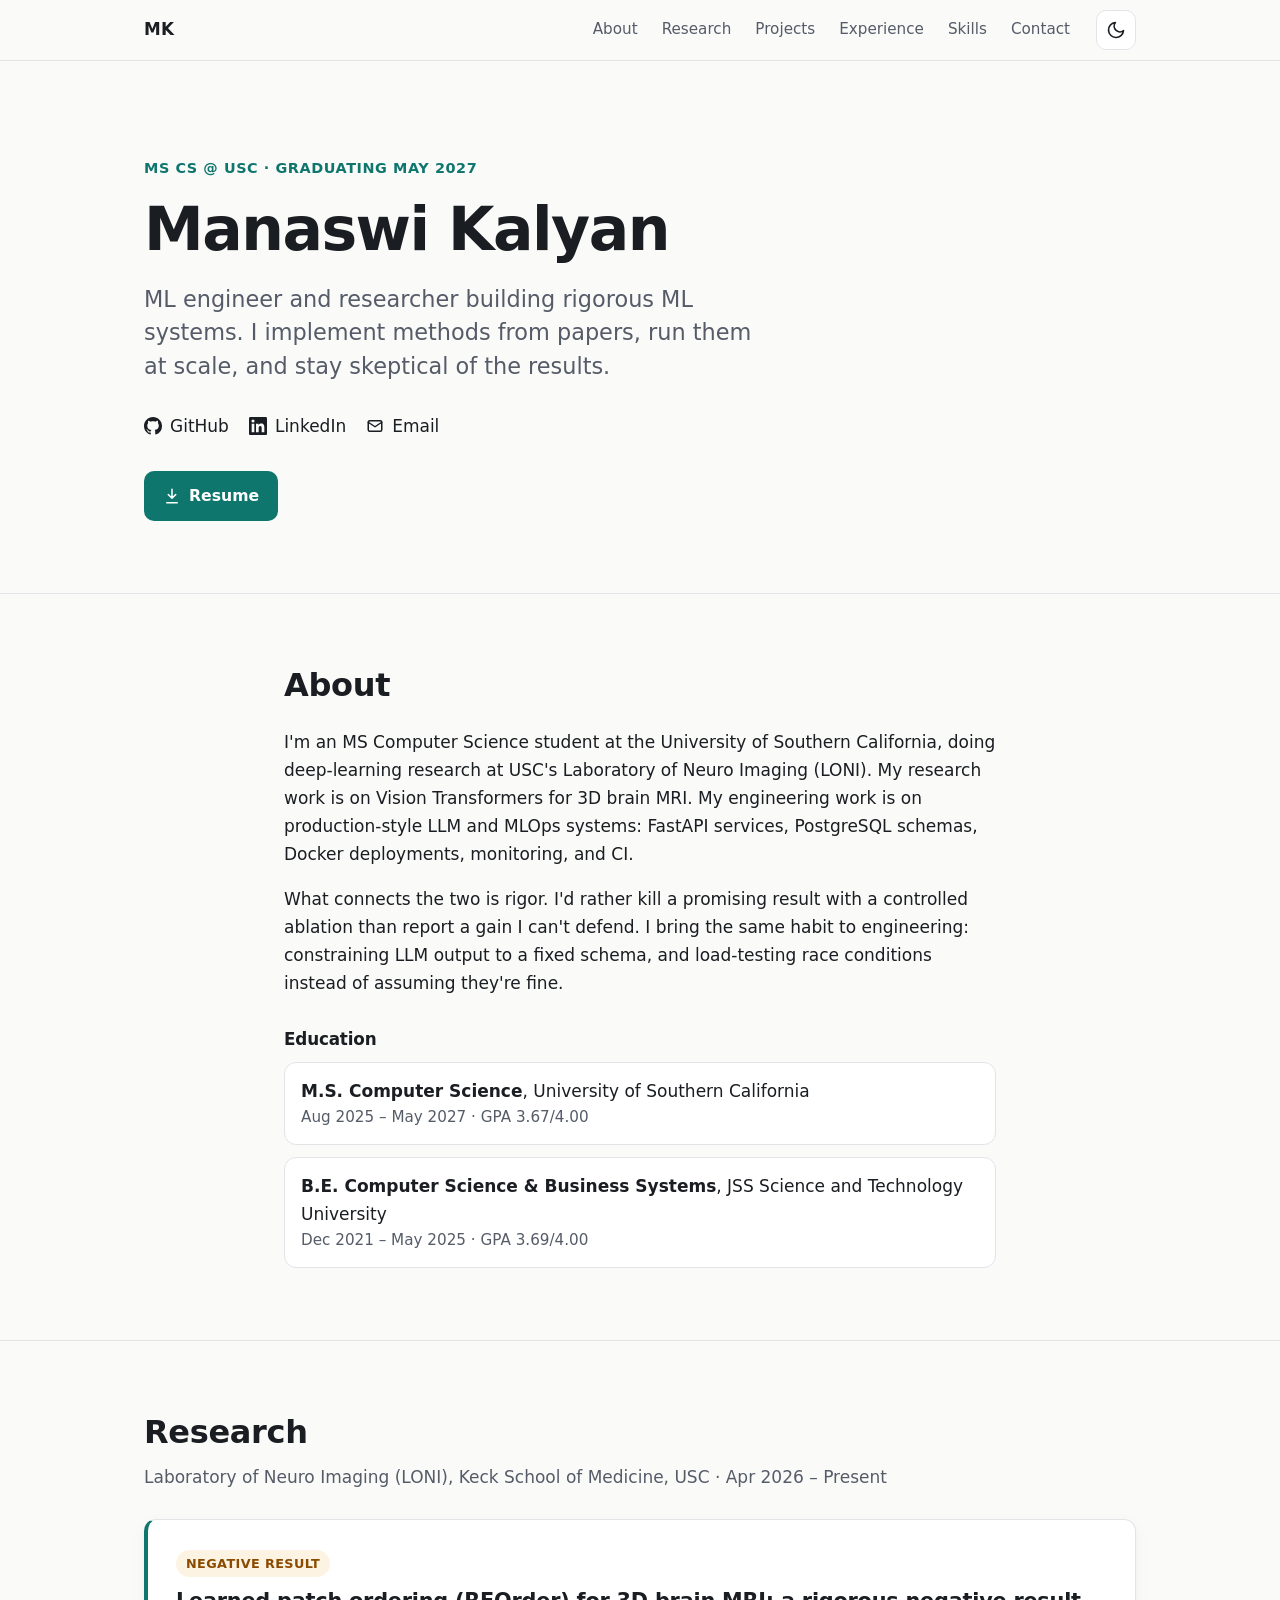
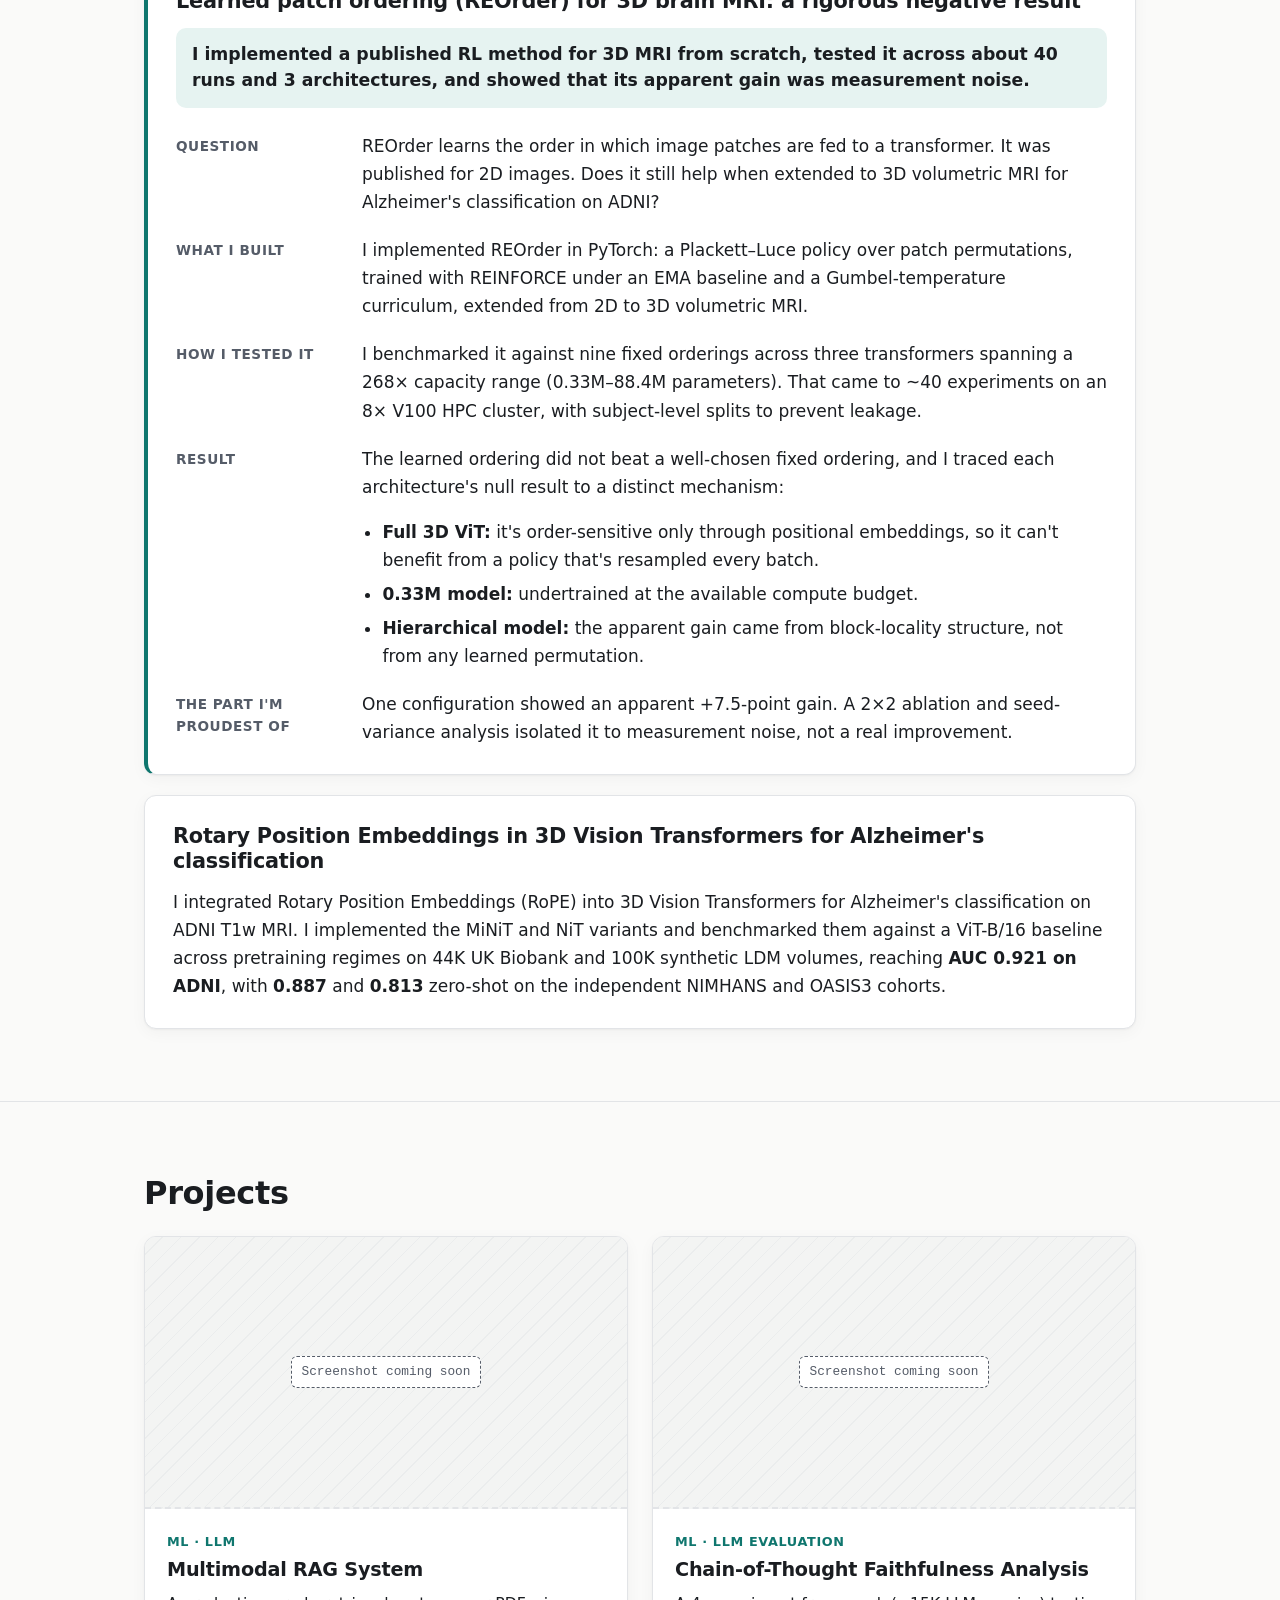
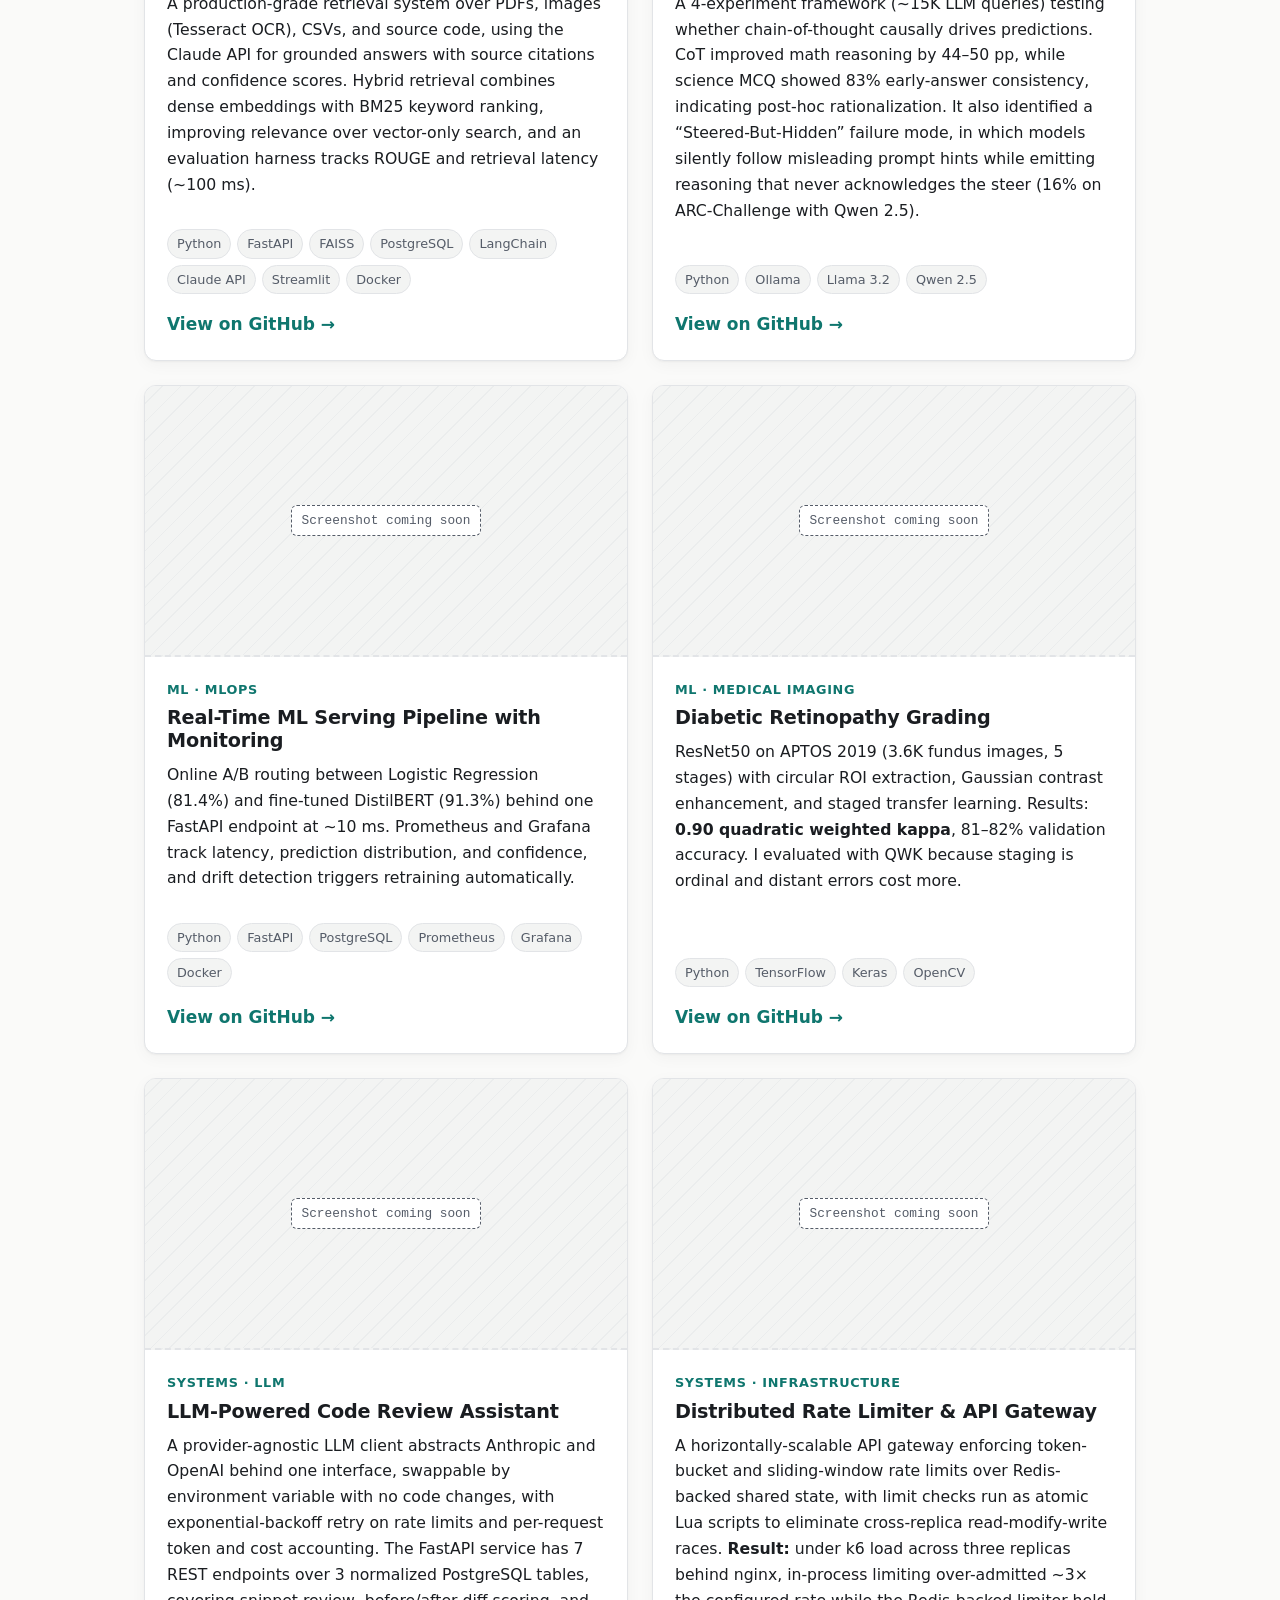
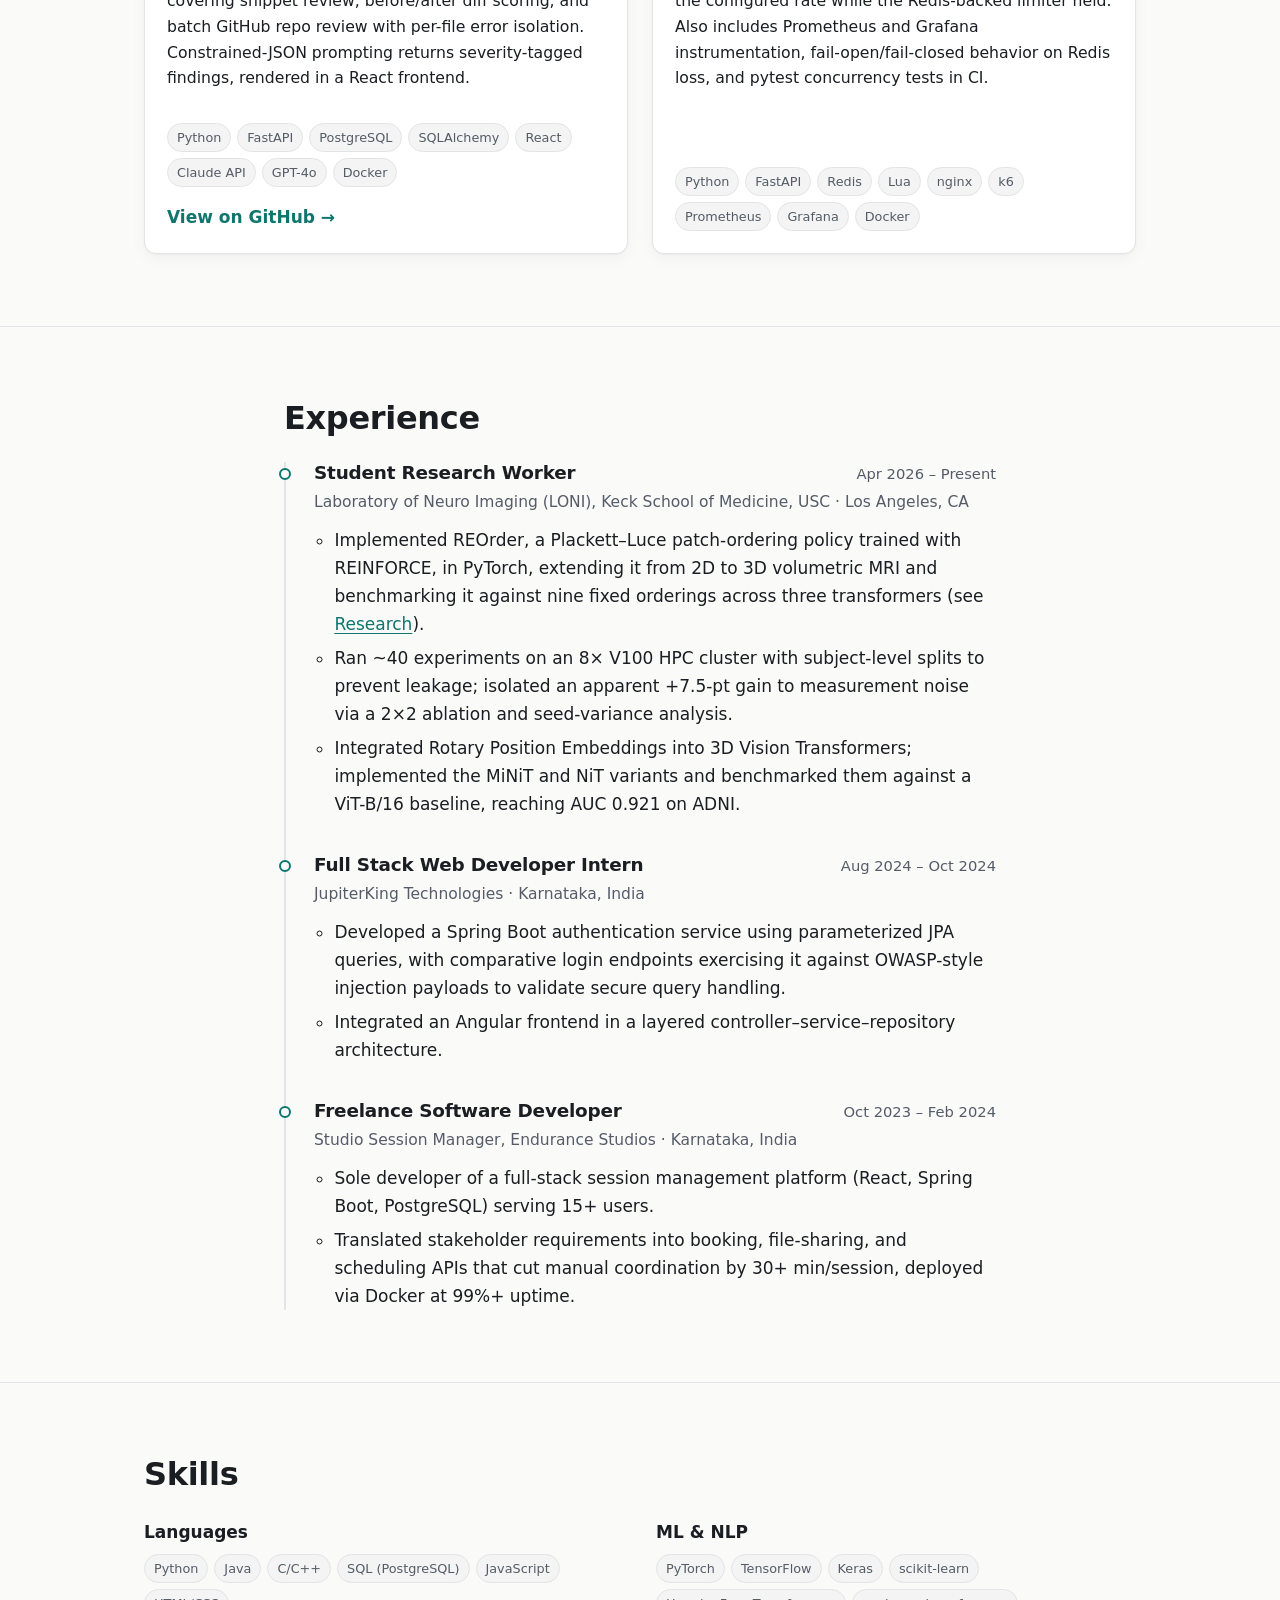
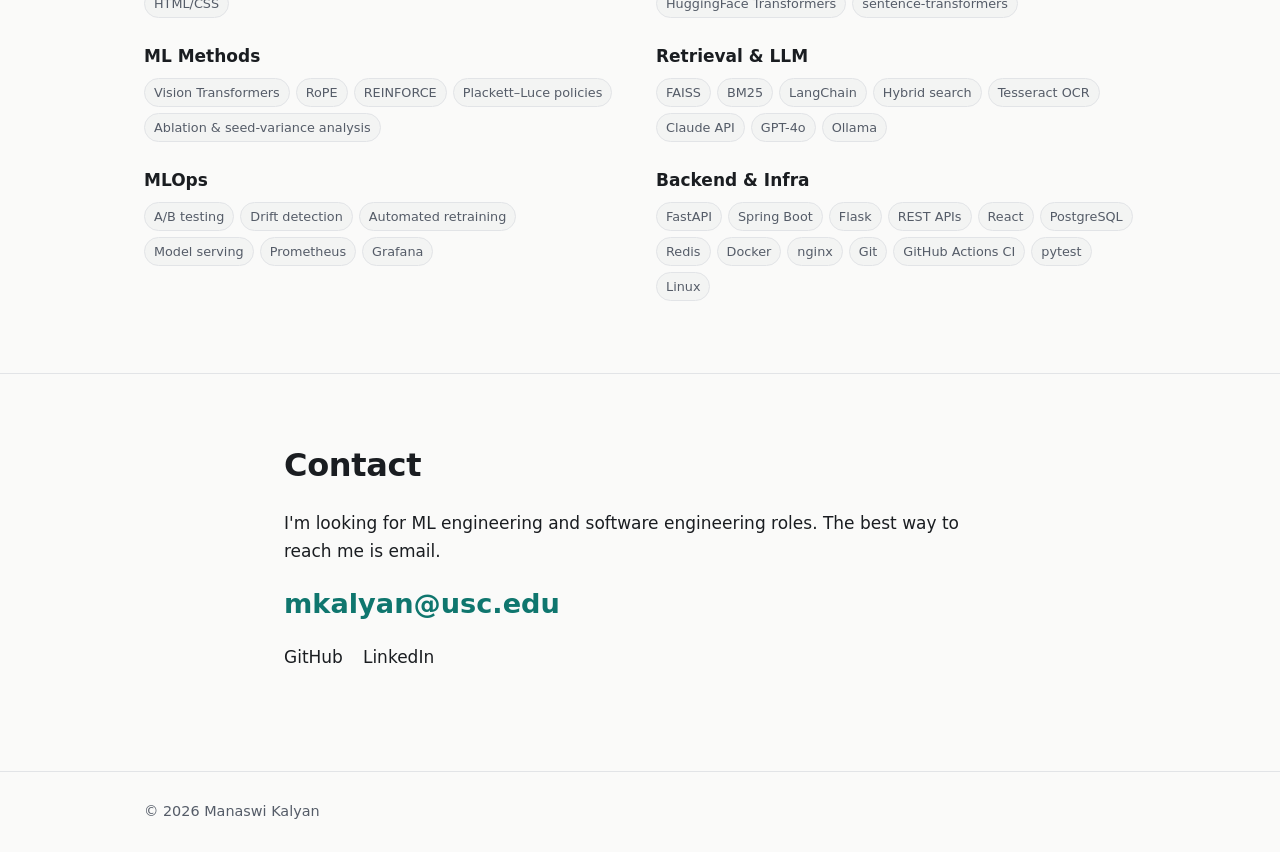
==== index.html @ 708fa66a "Initial portfolio site Co-Authored-By: Claude Opus 5.5 <noreply@anthropic.com>" ====
<!doctype html>
<html lang="en">
<head>
  <meta charset="utf-8">
  <meta name="viewport" content="width=device-width, initial-scale=1">
  <meta name="color-scheme" content="light dark">
  <title>Manaswi Kalyan · ML Engineer &amp; Researcher</title>
  <meta name="description" content="Manaswi Kalyan: MS CS student at USC doing deep-learning research at the Laboratory of Neuro Imaging, building rigorous ML systems and production-grade LLM and MLOps projects.">
  <meta property="og:title" content="Manaswi Kalyan · ML Engineer &amp; Researcher">
  <meta property="og:description" content="Rigorous ML systems: I implement methods from papers, run them at scale, and stay skeptical of the results.">
  <meta property="og:type" content="website">
  <link rel="icon" href="data:image/svg+xml,%3Csvg xmlns='http://www.w3.org/2000/svg' viewBox='0 0 64 64'%3E%3Crect width='64' height='64' rx='14' fill='%230f766e'/%3E%3Ctext x='32' y='42' font-family='system-ui,sans-serif' font-size='28' font-weight='700' fill='white' text-anchor='middle'%3EMK%3C/text%3E%3C/svg%3E">
  <link rel="stylesheet" href="styles.css">
  <!-- Apply a saved theme before the page paints, so there's no light/dark flash. -->
  <script>
    (function () {
      try {
        var t = localStorage.getItem('theme');
        if (t === 'light' || t === 'dark') document.documentElement.setAttribute('data-theme', t);
      } catch (e) {}
    })();
  </script>
  <script src="script.js" defer></script>
</head>
<body>
  <a class="skip-link" href="#main">Skip to content</a>

  <header class="site-header">
    <div class="container header-inner">
      <a class="brand" href="#top" aria-label="Manaswi Kalyan, back to top">MK</a>
      <nav aria-label="Primary">
        <button class="menu-toggle" type="button" aria-expanded="false" aria-controls="nav-links">
          <span class="visually-hidden">Menu</span>
          <svg aria-hidden="true" width="22" height="22" viewBox="0 0 24 24" fill="none" stroke="currentColor" stroke-width="2" stroke-linecap="round"><path d="M4 7h16M4 12h16M4 17h16"/></svg>
        </button>
        <ul id="nav-links" class="nav-links">
          <li><a href="#about">About</a></li>
          <li><a href="#research">Research</a></li>
          <li><a href="#projects">Projects</a></li>
          <li><a href="#experience">Experience</a></li>
          <li><a href="#skills">Skills</a></li>
          <li><a href="#contact">Contact</a></li>
        </ul>
      </nav>
      <button class="theme-toggle" type="button" aria-label="Switch color theme">
        <svg class="icon-moon" aria-hidden="true" width="20" height="20" viewBox="0 0 24 24" fill="none" stroke="currentColor" stroke-width="2" stroke-linecap="round" stroke-linejoin="round"><path d="M21 12.8A9 9 0 1 1 11.2 3a7 7 0 0 0 9.8 9.8z"/></svg>
        <svg class="icon-sun" aria-hidden="true" width="20" height="20" viewBox="0 0 24 24" fill="none" stroke="currentColor" stroke-width="2" stroke-linecap="round"><circle cx="12" cy="12" r="4"/><path d="M12 2v2M12 20v2M4.9 4.9l1.4 1.4M17.7 17.7l1.4 1.4M2 12h2M20 12h2M4.9 19.1l1.4-1.4M17.7 6.3l1.4-1.4"/></svg>
      </button>
    </div>
  </header>

  <main id="main">
    <!-- ============ HERO ============ -->
    <section id="top" class="hero">
      <div class="container">
        <p class="eyebrow">MS CS @ USC · graduating May 2027</p>
        <h1>Manaswi Kalyan</h1>
        <p class="tagline">ML engineer and researcher building rigorous ML systems. I implement methods from papers, run them at scale, and stay skeptical of the results.</p>

        <ul class="social" aria-label="Profiles">
          <li>
            <a href="https://github.com/manaswiiii" rel="noopener" target="_blank">
              <svg aria-hidden="true" width="18" height="18" viewBox="0 0 16 16" fill="currentColor"><path d="M8 0C3.58 0 0 3.58 0 8c0 3.54 2.29 6.53 5.47 7.59.4.07.55-.17.55-.38 0-.19-.01-.82-.01-1.49-2.01.37-2.53-.49-2.69-.94-.09-.23-.48-.94-.82-1.13-.28-.15-.68-.52-.01-.53.63-.01 1.08.58 1.23.82.72 1.21 1.87.87 2.33.66.07-.52.28-.87.51-1.07-1.78-.2-3.64-.89-3.64-3.95 0-.87.31-1.59.82-2.15-.08-.2-.36-1.02.08-2.12 0 0 .67-.21 2.2.82.64-.18 1.32-.27 2-.27.68 0 1.36.09 2 .27 1.53-1.04 2.2-.82 2.2-.82.44 1.1.16 1.92.08 2.12.51.56.82 1.27.82 2.15 0 3.07-1.87 3.75-3.65 3.95.29.25.54.73.54 1.48 0 1.07-.01 1.93-.01 2.2 0 .21.15.46.55.38A8.013 8.013 0 0016 8c0-4.42-3.58-8-8-8z"/></svg>
              GitHub
            </a>
          </li>
          <li>
            <a href="https://www.linkedin.com/in/manaswi-kalyan-5a318822a" rel="noopener" target="_blank">
              <svg aria-hidden="true" width="18" height="18" viewBox="0 0 24 24" fill="currentColor"><path d="M20.45 20.45h-3.55v-5.57c0-1.33-.03-3.04-1.85-3.04-1.86 0-2.14 1.45-2.14 2.94v5.67H9.35V9h3.41v1.56h.05c.48-.9 1.64-1.85 3.37-1.85 3.6 0 4.27 2.37 4.27 5.46v6.28zM5.34 7.43a2.06 2.06 0 1 1 0-4.12 2.06 2.06 0 0 1 0 4.12zM7.12 20.45H3.56V9h3.56v11.45zM22.22 0H1.77C.79 0 0 .77 0 1.73v20.54C0 23.23.79 24 1.77 24h20.45c.98 0 1.78-.77 1.78-1.73V1.73C24 .77 23.2 0 22.22 0z"/></svg>
              LinkedIn
            </a>
          </li>
          <li>
            <a href="mailto:mkalyan@usc.edu">
              <svg aria-hidden="true" width="18" height="18" viewBox="0 0 24 24" fill="none" stroke="currentColor" stroke-width="2" stroke-linecap="round" stroke-linejoin="round"><rect x="3" y="5" width="18" height="14" rx="2"/><path d="m3 7 9 6 9-6"/></svg>
              Email
            </a>
          </li>
        </ul>

        <div class="cta">
          <a class="btn btn-primary" href="resume.pdf" download="Manaswi_Kalyan_Resume.pdf">
            <svg aria-hidden="true" width="18" height="18" viewBox="0 0 24 24" fill="none" stroke="currentColor" stroke-width="2" stroke-linecap="round" stroke-linejoin="round"><path d="M12 3v12M7 10l5 5 5-5M5 21h14"/></svg>
            Resume
          </a>
        </div>
      </div>
    </section>

    <!-- ============ ABOUT ============ -->
    <section id="about" class="section" aria-labelledby="about-title">
      <div class="container narrow">
        <h2 id="about-title">About</h2>
        <p>I'm an MS Computer Science student at the University of Southern California, doing deep-learning research at USC's Laboratory of Neuro Imaging (LONI). My research work is on Vision Transformers for 3D brain MRI. My engineering work is on production-style LLM and MLOps systems: FastAPI services, PostgreSQL schemas, Docker deployments, monitoring, and CI.</p>
        <p>What connects the two is rigor. I'd rather kill a promising result with a controlled ablation than report a gain I can't defend. I bring the same habit to engineering: constraining LLM output to a fixed schema, and load-testing race conditions instead of assuming they're fine.</p>

        <h3 class="subhead">Education</h3>
        <ul class="education">
          <li>
            <div class="edu-main"><strong>M.S. Computer Science</strong>, University of Southern California</div>
            <div class="edu-meta">Aug 2025 – May 2027 · GPA 3.67/4.00</div>
          </li>
          <li>
            <div class="edu-main"><strong>B.E. Computer Science &amp; Business Systems</strong>, JSS Science and Technology University</div>
            <div class="edu-meta">Dec 2021 – May 2025 · GPA 3.69/4.00</div>
          </li>
        </ul>
      </div>
    </section>

    <!-- ============ RESEARCH ============ -->
    <section id="research" class="section" aria-labelledby="research-title">
      <div class="container">
        <h2 id="research-title">Research</h2>
        <p class="section-intro">Laboratory of Neuro Imaging (LONI), Keck School of Medicine, USC · Apr 2026 – Present</p>

        <article class="research-card featured" aria-labelledby="reorder-title">
          <p class="badge">Negative result</p>
          <h3 id="reorder-title">Learned patch ordering (REOrder) for 3D brain MRI: a rigorous negative result</h3>
          <p class="tldr">I implemented a published RL method for 3D MRI from scratch, tested it across about 40 runs and 3 architectures, and showed that its apparent gain was measurement noise.</p>

          <dl class="research-steps">
            <div>
              <dt>Question</dt>
              <dd>REOrder learns the order in which image patches are fed to a transformer. It was published for 2D images. Does it still help when extended to 3D volumetric MRI for Alzheimer's classification on ADNI?</dd>
            </div>
            <div>
              <dt>What I built</dt>
              <dd>I implemented REOrder in PyTorch: a Plackett–Luce policy over patch permutations, trained with REINFORCE under an EMA baseline and a Gumbel-temperature curriculum, extended from 2D to 3D volumetric MRI.</dd>
            </div>
            <div>
              <dt>How I tested it</dt>
              <dd>I benchmarked it against nine fixed orderings across three transformers spanning a 268× capacity range (0.33M–88.4M parameters). That came to ~40 experiments on an 8× V100 HPC cluster, with subject-level splits to prevent leakage.</dd>
            </div>
            <div>
              <dt>Result</dt>
              <dd>
                <p>The learned ordering did not beat a well-chosen fixed ordering, and I traced each architecture's null result to a distinct mechanism:</p>
                <ul>
                  <li><strong>Full 3D ViT:</strong> it's order-sensitive only through positional embeddings, so it can't benefit from a policy that's resampled every batch.</li>
                  <li><strong>0.33M model:</strong> undertrained at the available compute budget.</li>
                  <li><strong>Hierarchical model:</strong> the apparent gain came from block-locality structure, not from any learned permutation.</li>
                </ul>
              </dd>
            </div>
            <div>
              <dt>The part I'm proudest of</dt>
              <dd>One configuration showed an apparent +7.5-point gain. A 2×2 ablation and seed-variance analysis isolated it to measurement noise, not a real improvement.</dd>
            </div>
          </dl>
        </article>

        <article class="research-card" aria-labelledby="rope-title">
          <h3 id="rope-title">Rotary Position Embeddings in 3D Vision Transformers for Alzheimer's classification</h3>
          <p>I integrated Rotary Position Embeddings (RoPE) into 3D Vision Transformers for Alzheimer's classification on ADNI T1w MRI. I implemented the MiNiT and NiT variants and benchmarked them against a ViT-B/16 baseline across pretraining regimes on 44K UK Biobank and 100K synthetic LDM volumes, reaching <strong>AUC 0.921 on ADNI</strong>, with <strong>0.887</strong> and <strong>0.813</strong> zero-shot on the independent NIMHANS and OASIS3 cohorts.</p>
        </article>
      </div>
    </section>

    <!-- ============ PROJECTS ============ -->
    <!--
      HOW TO ADD A SCREENSHOT
      1. Save the image in assets/screenshots/ (for example multimodal-rag.png).
      2. In that project's card, replace the whole <div class="shot">...</div> with:
           <img class="shot-img" src="assets/screenshots/multimodal-rag.png"
                alt="Describe what the screenshot shows" loading="lazy" width="1280" height="720">
    -->
    <section id="projects" class="section" aria-labelledby="projects-title">
      <div class="container">
        <h2 id="projects-title">Projects</h2>

        <div class="project-grid">
          <article class="project-card">
            <div class="shot"><span>Screenshot coming soon</span></div>
            <div class="project-body">
              <p class="kind">ML · LLM</p>
              <h3>Multimodal RAG System</h3>
              <p>A production-grade retrieval system over PDFs, images (Tesseract OCR), CSVs, and source code, using the Claude API for grounded answers with source citations and confidence scores. Hybrid retrieval combines dense embeddings with BM25 keyword ranking, improving relevance over vector-only search, and an evaluation harness tracks ROUGE and retrieval latency (~100 ms).</p>
              <ul class="tags" aria-label="Technologies">
                <li>Python</li><li>FastAPI</li><li>FAISS</li><li>PostgreSQL</li><li>LangChain</li><li>Claude API</li><li>Streamlit</li><li>Docker</li>
              </ul>
              <a class="repo-link" href="https://github.com/manaswiiii/multimodal-rag" rel="noopener" target="_blank">View on GitHub<span class="visually-hidden">: Multimodal RAG System</span> →</a>
            </div>
          </article>

          <article class="project-card">
            <div class="shot"><span>Screenshot coming soon</span></div>
            <div class="project-body">
              <p class="kind">ML · LLM evaluation</p>
              <h3>Chain-of-Thought Faithfulness Analysis</h3>
              <p>A 4-experiment framework (~15K LLM queries) testing whether chain-of-thought causally drives predictions. CoT improved math reasoning by 44–50 pp, while science MCQ showed 83% early-answer consistency, indicating post-hoc rationalization. It also identified a “Steered-But-Hidden” failure mode, in which models silently follow misleading prompt hints while emitting reasoning that never acknowledges the steer (16% on ARC-Challenge with Qwen 2.5).</p>
              <ul class="tags" aria-label="Technologies">
                <li>Python</li><li>Ollama</li><li>Llama 3.2</li><li>Qwen 2.5</li>
              </ul>
              <a class="repo-link" href="https://github.com/manaswiiii/cot_faithfulness" rel="noopener" target="_blank">View on GitHub<span class="visually-hidden">: Chain-of-Thought Faithfulness Analysis</span> →</a>
            </div>
          </article>

          <article class="project-card">
            <div class="shot"><span>Screenshot coming soon</span></div>
            <div class="project-body">
              <p class="kind">ML · MLOps</p>
              <h3>Real-Time ML Serving Pipeline with Monitoring</h3>
              <p>Online A/B routing between Logistic Regression (81.4%) and fine-tuned DistilBERT (91.3%) behind one FastAPI endpoint at ~10 ms. Prometheus and Grafana track latency, prediction distribution, and confidence, and drift detection triggers retraining automatically.</p>
              <ul class="tags" aria-label="Technologies">
                <li>Python</li><li>FastAPI</li><li>PostgreSQL</li><li>Prometheus</li><li>Grafana</li><li>Docker</li>
              </ul>
              <a class="repo-link" href="https://github.com/manaswiiii/ml-pipeline-monitor" rel="noopener" target="_blank">View on GitHub<span class="visually-hidden">: Real-Time ML Serving Pipeline</span> →</a>
            </div>
          </article>

          <article class="project-card">
            <div class="shot"><span>Screenshot coming soon</span></div>
            <div class="project-body">
              <p class="kind">ML · Medical imaging</p>
              <h3>Diabetic Retinopathy Grading</h3>
              <p>ResNet50 on APTOS 2019 (3.6K fundus images, 5 stages) with circular ROI extraction, Gaussian contrast enhancement, and staged transfer learning. Results: <strong>0.90 quadratic weighted kappa</strong>, 81–82% validation accuracy. I evaluated with QWK because staging is ordinal and distant errors cost more.</p>
              <ul class="tags" aria-label="Technologies">
                <li>Python</li><li>TensorFlow</li><li>Keras</li><li>OpenCV</li>
              </ul>
              <a class="repo-link" href="https://github.com/manaswiiii/diabetic-retinopathy-detection" rel="noopener" target="_blank">View on GitHub<span class="visually-hidden">: Diabetic Retinopathy Grading</span> →</a>
            </div>
          </article>

          <article class="project-card">
            <div class="shot"><span>Screenshot coming soon</span></div>
            <div class="project-body">
              <p class="kind">Systems · LLM</p>
              <h3>LLM-Powered Code Review Assistant</h3>
              <p>A provider-agnostic LLM client abstracts Anthropic and OpenAI behind one interface, swappable by environment variable with no code changes, with exponential-backoff retry on rate limits and per-request token and cost accounting. The FastAPI service has 7 REST endpoints over 3 normalized PostgreSQL tables, covering snippet review, before/after diff scoring, and batch GitHub repo review with per-file error isolation. Constrained-JSON prompting returns severity-tagged findings, rendered in a React frontend.</p>
              <ul class="tags" aria-label="Technologies">
                <li>Python</li><li>FastAPI</li><li>PostgreSQL</li><li>SQLAlchemy</li><li>React</li><li>Claude API</li><li>GPT-4o</li><li>Docker</li>
              </ul>
              <a class="repo-link" href="https://github.com/manaswiiii/code-review-assistant" rel="noopener" target="_blank">View on GitHub<span class="visually-hidden">: LLM-Powered Code Review Assistant</span> →</a>
            </div>
          </article>

          <article class="project-card">
            <div class="shot"><span>Screenshot coming soon</span></div>
            <div class="project-body">
              <p class="kind">Systems · Infrastructure</p>
              <h3>Distributed Rate Limiter &amp; API Gateway</h3>
              <p>A horizontally-scalable API gateway enforcing token-bucket and sliding-window rate limits over Redis-backed shared state, with limit checks run as atomic Lua scripts to eliminate cross-replica read-modify-write races. <strong>Result:</strong> under k6 load across three replicas behind nginx, in-process limiting over-admitted ~3× the configured rate while the Redis-backed limiter held. Also includes Prometheus and Grafana instrumentation, fail-open/fail-closed behavior on Redis loss, and pytest concurrency tests in CI.</p>
              <ul class="tags" aria-label="Technologies">
                <li>Python</li><li>FastAPI</li><li>Redis</li><li>Lua</li><li>nginx</li><li>k6</li><li>Prometheus</li><li>Grafana</li><li>Docker</li>
              </ul>
            </div>
          </article>

        </div>
      </div>
    </section>

    <!-- ============ EXPERIENCE ============ -->
    <section id="experience" class="section" aria-labelledby="experience-title">
      <div class="container narrow">
        <h2 id="experience-title">Experience</h2>

        <ol class="timeline">
          <li>
            <div class="role-head">
              <h3>Student Research Worker</h3>
              <p class="dates">Apr 2026 – Present</p>
            </div>
            <p class="org">Laboratory of Neuro Imaging (LONI), Keck School of Medicine, USC · Los Angeles, CA</p>
            <ul>
              <li>Implemented REOrder, a Plackett–Luce patch-ordering policy trained with REINFORCE, in PyTorch, extending it from 2D to 3D volumetric MRI and benchmarking it against nine fixed orderings across three transformers (see <a href="#research">Research</a>).</li>
              <li>Ran ~40 experiments on an 8× V100 HPC cluster with subject-level splits to prevent leakage; isolated an apparent +7.5-pt gain to measurement noise via a 2×2 ablation and seed-variance analysis.</li>
              <li>Integrated Rotary Position Embeddings into 3D Vision Transformers; implemented the MiNiT and NiT variants and benchmarked them against a ViT-B/16 baseline, reaching AUC 0.921 on ADNI.</li>
            </ul>
          </li>
          <li>
            <div class="role-head">
              <h3>Full Stack Web Developer Intern</h3>
              <p class="dates">Aug 2024 – Oct 2024</p>
            </div>
            <p class="org">JupiterKing Technologies · Karnataka, India</p>
            <ul>
              <li>Developed a Spring Boot authentication service using parameterized JPA queries, with comparative login endpoints exercising it against OWASP-style injection payloads to validate secure query handling.</li>
              <li>Integrated an Angular frontend in a layered controller–service–repository architecture.</li>
            </ul>
          </li>
          <li>
            <div class="role-head">
              <h3>Freelance Software Developer</h3>
              <p class="dates">Oct 2023 – Feb 2024</p>
            </div>
            <p class="org">Studio Session Manager, Endurance Studios · Karnataka, India</p>
            <ul>
              <li>Sole developer of a full-stack session management platform (React, Spring Boot, PostgreSQL) serving 15+ users.</li>
              <li>Translated stakeholder requirements into booking, file-sharing, and scheduling APIs that cut manual coordination by 30+ min/session, deployed via Docker at 99%+ uptime.</li>
            </ul>
          </li>
        </ol>
      </div>
    </section>

    <!-- ============ SKILLS ============ -->
    <section id="skills" class="section" aria-labelledby="skills-title">
      <div class="container">
        <h2 id="skills-title">Skills</h2>
        <dl class="skills">
          <div>
            <dt>Languages</dt>
            <dd><ul class="tags"><li>Python</li><li>Java</li><li>C/C++</li><li>SQL (PostgreSQL)</li><li>JavaScript</li><li>HTML/CSS</li></ul></dd>
          </div>
          <div>
            <dt>ML &amp; NLP</dt>
            <dd><ul class="tags"><li>PyTorch</li><li>TensorFlow</li><li>Keras</li><li>scikit-learn</li><li>HuggingFace Transformers</li><li>sentence-transformers</li></ul></dd>
          </div>
          <div>
            <dt>ML Methods</dt>
            <dd><ul class="tags"><li>Vision Transformers</li><li>RoPE</li><li>REINFORCE</li><li>Plackett–Luce policies</li><li>Ablation &amp; seed-variance analysis</li></ul></dd>
          </div>
          <div>
            <dt>Retrieval &amp; LLM</dt>
            <dd><ul class="tags"><li>FAISS</li><li>BM25</li><li>LangChain</li><li>Hybrid search</li><li>Tesseract OCR</li><li>Claude API</li><li>GPT-4o</li><li>Ollama</li></ul></dd>
          </div>
          <div>
            <dt>MLOps</dt>
            <dd><ul class="tags"><li>A/B testing</li><li>Drift detection</li><li>Automated retraining</li><li>Model serving</li><li>Prometheus</li><li>Grafana</li></ul></dd>
          </div>
          <div>
            <dt>Backend &amp; Infra</dt>
            <dd><ul class="tags"><li>FastAPI</li><li>Spring Boot</li><li>Flask</li><li>REST APIs</li><li>React</li><li>PostgreSQL</li><li>Redis</li><li>Docker</li><li>nginx</li><li>Git</li><li>GitHub Actions CI</li><li>pytest</li><li>Linux</li></ul></dd>
          </div>
        </dl>
      </div>
    </section>

    <!-- ============ CONTACT ============ -->
    <section id="contact" class="section contact" aria-labelledby="contact-title">
      <div class="container narrow">
        <h2 id="contact-title">Contact</h2>
        <p>I'm looking for ML engineering and software engineering roles. The best way to reach me is email.</p>
        <p class="contact-email"><a href="mailto:mkalyan@usc.edu">mkalyan@usc.edu</a></p>
        <ul class="social" aria-label="Profiles">
          <li><a href="https://github.com/manaswiiii" rel="noopener" target="_blank">GitHub</a></li>
          <li><a href="https://www.linkedin.com/in/manaswi-kalyan-5a318822a" rel="noopener" target="_blank">LinkedIn</a></li>
        </ul>
      </div>
    </section>
  </main>

  <footer class="site-footer">
    <div class="container">
      <p>© <span id="year">2026</span> Manaswi Kalyan</p>
    </div>
  </footer>
</body>
</html>
---- styles.css ----
/* ---------- Color tokens (light is the default) ---------- */
:root {
  --bg: #fafaf9;
  --surface: #ffffff;
  --surface-2: #f3f4f3;
  --text: #1a1d21;
  --muted: #555c68;
  --border: #e2e4e7;
  --accent: #0f766e;
  --accent-strong: #0b5f58;
  --on-accent: #ffffff;
  --accent-soft: #e6f3f1;
  --warn-soft: #fdf3e2;
  --warn-text: #8a4b00;
  --shadow: 0 1px 2px rgb(0 0 0 / 0.04), 0 4px 16px rgb(0 0 0 / 0.04);

  --radius: 12px;
  --font: system-ui, -apple-system, "Segoe UI", Roboto, "Helvetica Neue", Arial, sans-serif;
  --mono: ui-monospace, SFMono-Regular, Menlo, Consolas, monospace;
  color-scheme: light;
}

/* Dark tokens: follow the OS setting unless the visitor picked light... */
@media (prefers-color-scheme: dark) {
  :root:not([data-theme="light"]) {
    --bg: #0e1014;
    --surface: #151920;
    --surface-2: #1b2029;
    --text: #e6e8ec;
    --muted: #a0a8b6;
    --border: #272d37;
    --accent: #5fd4c4;
    --accent-strong: #8ae3d7;
    --on-accent: #06201d;
    --accent-soft: #10302d;
    --warn-soft: #33260f;
    --warn-text: #f3c77a;
    --shadow: none;
    color-scheme: dark;
  }
}
/* ...or when they explicitly picked dark with the toggle. */
:root[data-theme="dark"] {
  --bg: #0e1014;
  --surface: #151920;
  --surface-2: #1b2029;
  --text: #e6e8ec;
  --muted: #a0a8b6;
  --border: #272d37;
  --accent: #5fd4c4;
  --accent-strong: #8ae3d7;
  --on-accent: #06201d;
  --accent-soft: #10302d;
  --warn-soft: #33260f;
  --warn-text: #f3c77a;
  --shadow: none;
  color-scheme: dark;
}

/* ---------- Base ---------- */
*, *::before, *::after { box-sizing: border-box; }

html { scroll-behavior: smooth; scroll-padding-top: 72px; }
@media (prefers-reduced-motion: reduce) {
  html { scroll-behavior: auto; }
  * { transition: none !important; }
}

body {
  margin: 0;
  background: var(--bg);
  color: var(--text);
  font-family: var(--font);
  font-size: 1.0625rem;
  line-height: 1.65;
  -webkit-font-smoothing: antialiased;
  overflow-wrap: break-word;
}

h1, h2, h3 { line-height: 1.2; margin: 0; letter-spacing: -0.01em; }
p { margin: 0 0 1em; }
p:last-child { margin-bottom: 0; }
a { color: var(--accent); text-underline-offset: 3px; }
a:hover { color: var(--accent-strong); }
:focus-visible { outline: 3px solid var(--accent); outline-offset: 3px; border-radius: 4px; }
img { max-width: 100%; height: auto; display: block; }

.container { width: 100%; max-width: 1040px; margin: 0 auto; padding: 0 24px; }
.container.narrow { max-width: 760px; }

.visually-hidden {
  position: absolute !important; width: 1px; height: 1px; padding: 0; margin: -1px;
  overflow: hidden; clip: rect(0 0 0 0); white-space: nowrap; border: 0;
}
.skip-link {
  position: absolute; left: 16px; top: -48px; z-index: 100;
  background: var(--accent); color: var(--on-accent);
  padding: 8px 14px; border-radius: 8px; text-decoration: none; font-weight: 600;
}
.skip-link:focus { top: 12px; color: var(--on-accent); }

/* ---------- Header / nav ---------- */
.site-header {
  position: sticky; top: 0; z-index: 50;
  background: color-mix(in srgb, var(--bg) 88%, transparent);
  backdrop-filter: saturate(160%) blur(10px);
  -webkit-backdrop-filter: saturate(160%) blur(10px);
  border-bottom: 1px solid var(--border);
}
.header-inner { display: flex; align-items: center; gap: 16px; height: 60px; }
.brand {
  font-weight: 800; font-size: 1.05rem; letter-spacing: 0.02em;
  color: var(--text); text-decoration: none; margin-right: auto;
}
.nav-links { list-style: none; margin: 0; padding: 0; display: flex; gap: 4px; }
.nav-links a {
  display: block; padding: 6px 10px; border-radius: 8px;
  color: var(--muted); text-decoration: none; font-size: 0.95rem; font-weight: 500;
}
.nav-links a:hover { color: var(--text); background: var(--surface-2); }

.menu-toggle, .theme-toggle {
  display: inline-flex; align-items: center; justify-content: center;
  width: 40px; height: 40px; border-radius: 10px;
  border: 1px solid var(--border); background: var(--surface); color: var(--text);
  cursor: pointer;
}
.menu-toggle:hover, .theme-toggle:hover { background: var(--surface-2); }
.menu-toggle { display: none; }

/* Show the moon in light mode, the sun in dark mode. */
.icon-sun { display: none; }
:root[data-theme="dark"] .icon-sun { display: block; }
:root[data-theme="dark"] .icon-moon { display: none; }
@media (prefers-color-scheme: dark) {
  :root:not([data-theme="light"]) .icon-sun { display: block; }
  :root:not([data-theme="light"]) .icon-moon { display: none; }
}

@media (max-width: 760px) {
  .menu-toggle { display: inline-flex; }
  nav { order: 3; }
  .theme-toggle { order: 2; }
  .nav-links {
    display: none;
    position: absolute; left: 0; right: 0; top: 60px;
    flex-direction: column; gap: 0;
    background: var(--bg); border-bottom: 1px solid var(--border);
    padding: 8px 16px 16px;
  }
  .nav-links.open { display: flex; }
  .nav-links a { padding: 12px 8px; font-size: 1rem; }
}

/* ---------- Hero ---------- */
.hero { padding: 96px 0 72px; }
.eyebrow {
  color: var(--accent); font-weight: 600; font-size: 0.9rem;
  letter-spacing: 0.04em; text-transform: uppercase; margin-bottom: 12px;
}
.hero h1 { font-size: clamp(2.4rem, 6vw, 3.75rem); font-weight: 800; letter-spacing: -0.025em; }
.tagline {
  font-size: clamp(1.15rem, 2.2vw, 1.4rem); color: var(--muted);
  max-width: 44ch; margin: 18px 0 28px; line-height: 1.5;
}

.social { list-style: none; padding: 0; margin: 0 0 28px; display: flex; flex-wrap: wrap; gap: 8px 20px; }
.social a {
  display: inline-flex; align-items: center; gap: 8px;
  color: var(--text); text-decoration: none; font-weight: 500;
}
.social a:hover { color: var(--accent); }

.cta { display: flex; flex-wrap: wrap; gap: 12px; }
.btn {
  display: inline-flex; align-items: center; gap: 8px;
  padding: 11px 18px; border-radius: 10px;
  font-weight: 600; font-size: 0.98rem; text-decoration: none;
  border: 1px solid transparent; transition: background 0.15s, border-color 0.15s;
}
.btn-primary { background: var(--accent); color: var(--on-accent); }
.btn-primary:hover { background: var(--accent-strong); color: var(--on-accent); }

/* ---------- Sections ---------- */
.section { padding: 72px 0; border-top: 1px solid var(--border); }
.section h2 { font-size: clamp(1.6rem, 3vw, 2rem); font-weight: 750; margin-bottom: 24px; }
.section-intro { color: var(--muted); margin-top: -12px; margin-bottom: 28px; }
.subhead { font-size: 1.05rem; margin: 32px 0 12px; }

/* About: education */
.education { list-style: none; padding: 0; margin: 0; display: grid; gap: 12px; }
.education li {
  padding: 14px 16px; border: 1px solid var(--border);
  border-radius: var(--radius); background: var(--surface);
}
.edu-meta { color: var(--muted); font-size: 0.95rem; }

/* ---------- Research ---------- */
.research-card {
  background: var(--surface); border: 1px solid var(--border);
  border-radius: var(--radius); padding: 28px; box-shadow: var(--shadow);
}
.research-card + .research-card { margin-top: 20px; }
.research-card h3 { font-size: 1.3rem; margin-bottom: 14px; }
.research-card.featured { border-left: 4px solid var(--accent); }
.badge {
  display: inline-block; margin-bottom: 12px;
  padding: 3px 10px; border-radius: 999px;
  background: var(--warn-soft); color: var(--warn-text);
  font-size: 0.8rem; font-weight: 700; letter-spacing: 0.03em; text-transform: uppercase;
}
.tldr {
  font-weight: 700; font-size: 1.08rem; line-height: 1.5;
  padding: 14px 16px; border-radius: 10px; background: var(--accent-soft);
  margin-bottom: 24px;
}
.research-steps { margin: 0; display: grid; gap: 20px; }
.research-steps > div { display: grid; grid-template-columns: 170px 1fr; gap: 16px; }
.research-steps dt {
  font-weight: 700; font-size: 0.85rem; letter-spacing: 0.04em;
  text-transform: uppercase; color: var(--muted); padding-top: 3px;
}
.research-steps dd { margin: 0; }
.research-steps ul { margin: 0; padding-left: 1.2em; display: grid; gap: 6px; }
@media (max-width: 640px) {
  .research-steps > div { grid-template-columns: 1fr; gap: 4px; }
  .research-card { padding: 20px; }
}

/* ---------- Projects ---------- */
.project-grid { display: grid; grid-template-columns: repeat(2, minmax(0, 1fr)); gap: 24px; }
@media (max-width: 760px) { .project-grid { grid-template-columns: 1fr; } }

.project-card {
  display: flex; flex-direction: column;
  background: var(--surface); border: 1px solid var(--border);
  border-radius: var(--radius); overflow: hidden; box-shadow: var(--shadow);
}
.shot, .shot-img { aspect-ratio: 16 / 9; width: 100%; object-fit: cover; }
.shot {
  display: flex; align-items: center; justify-content: center;
  background:
    repeating-linear-gradient(135deg, transparent 0 12px, color-mix(in srgb, var(--border) 45%, transparent) 12px 13px),
    var(--surface-2);
  border-bottom: 2px dashed var(--border);
}
.shot span {
  font-family: var(--mono); font-size: 0.8rem; color: var(--muted);
  background: var(--surface); border: 1px dashed var(--muted);
  padding: 4px 10px; border-radius: 6px;
}
.shot-img { border-bottom: 1px solid var(--border); }
.project-body { padding: 22px; display: flex; flex-direction: column; flex: 1; }
.kind {
  color: var(--accent); font-size: 0.8rem; font-weight: 700;
  letter-spacing: 0.05em; text-transform: uppercase; margin-bottom: 6px;
}
.project-body h3 { font-size: 1.2rem; margin-bottom: 10px; }
.project-body > p:not(.kind) { color: var(--text); font-size: 0.98rem; }
.repo-link { margin-top: 16px; font-weight: 600; text-decoration: none; align-self: flex-start; }
.repo-link:hover { text-decoration: underline; }

.tags { list-style: none; padding: 0; margin: 16px 0 0; display: flex; flex-wrap: wrap; gap: 6px; }
.tags li {
  font-size: 0.8rem; padding: 3px 9px; border-radius: 999px;
  background: var(--surface-2); color: var(--muted); border: 1px solid var(--border);
}
.project-body .tags { margin-top: auto; padding-top: 16px; }

/* ---------- Experience ---------- */
.timeline { list-style: none; margin: 0; padding: 0; }
.timeline > li {
  position: relative; padding: 0 0 36px 28px;
  border-left: 2px solid var(--border);
}
.timeline > li:last-child { padding-bottom: 0; }
.timeline > li::before {
  content: ""; position: absolute; left: -7px; top: 6px;
  width: 12px; height: 12px; border-radius: 50%;
  background: var(--bg); border: 2px solid var(--accent);
}
.role-head { display: flex; flex-wrap: wrap; justify-content: space-between; align-items: baseline; gap: 4px 16px; }
.role-head h3 { font-size: 1.15rem; }
.dates { color: var(--muted); font-size: 0.92rem; margin: 0; font-variant-numeric: tabular-nums; }
.org { color: var(--muted); margin: 4px 0 10px; font-size: 0.97rem; }
.timeline ul { margin: 0; padding-left: 1.2em; display: grid; gap: 6px; }

/* ---------- Skills ---------- */
.skills { margin: 0; display: grid; grid-template-columns: repeat(2, minmax(0, 1fr)); gap: 24px 32px; }
.skills dt { font-weight: 700; margin-bottom: 2px; }
.skills dd { margin: 0; }
.skills .tags { margin-top: 8px; }
@media (max-width: 640px) { .skills { grid-template-columns: 1fr; } }

/* ---------- Contact / footer ---------- */
.contact-email { font-size: clamp(1.3rem, 3vw, 1.7rem); font-weight: 700; margin: 12px 0 16px; }
.contact-email a { text-decoration: none; }
.contact-email a:hover { text-decoration: underline; }

.site-footer { border-top: 1px solid var(--border); padding: 28px 0; color: var(--muted); font-size: 0.9rem; }

@media (max-width: 480px) {
  .container { padding: 0 16px; }
  .hero { padding: 64px 0 56px; }
  .section { padding: 56px 0; }
}
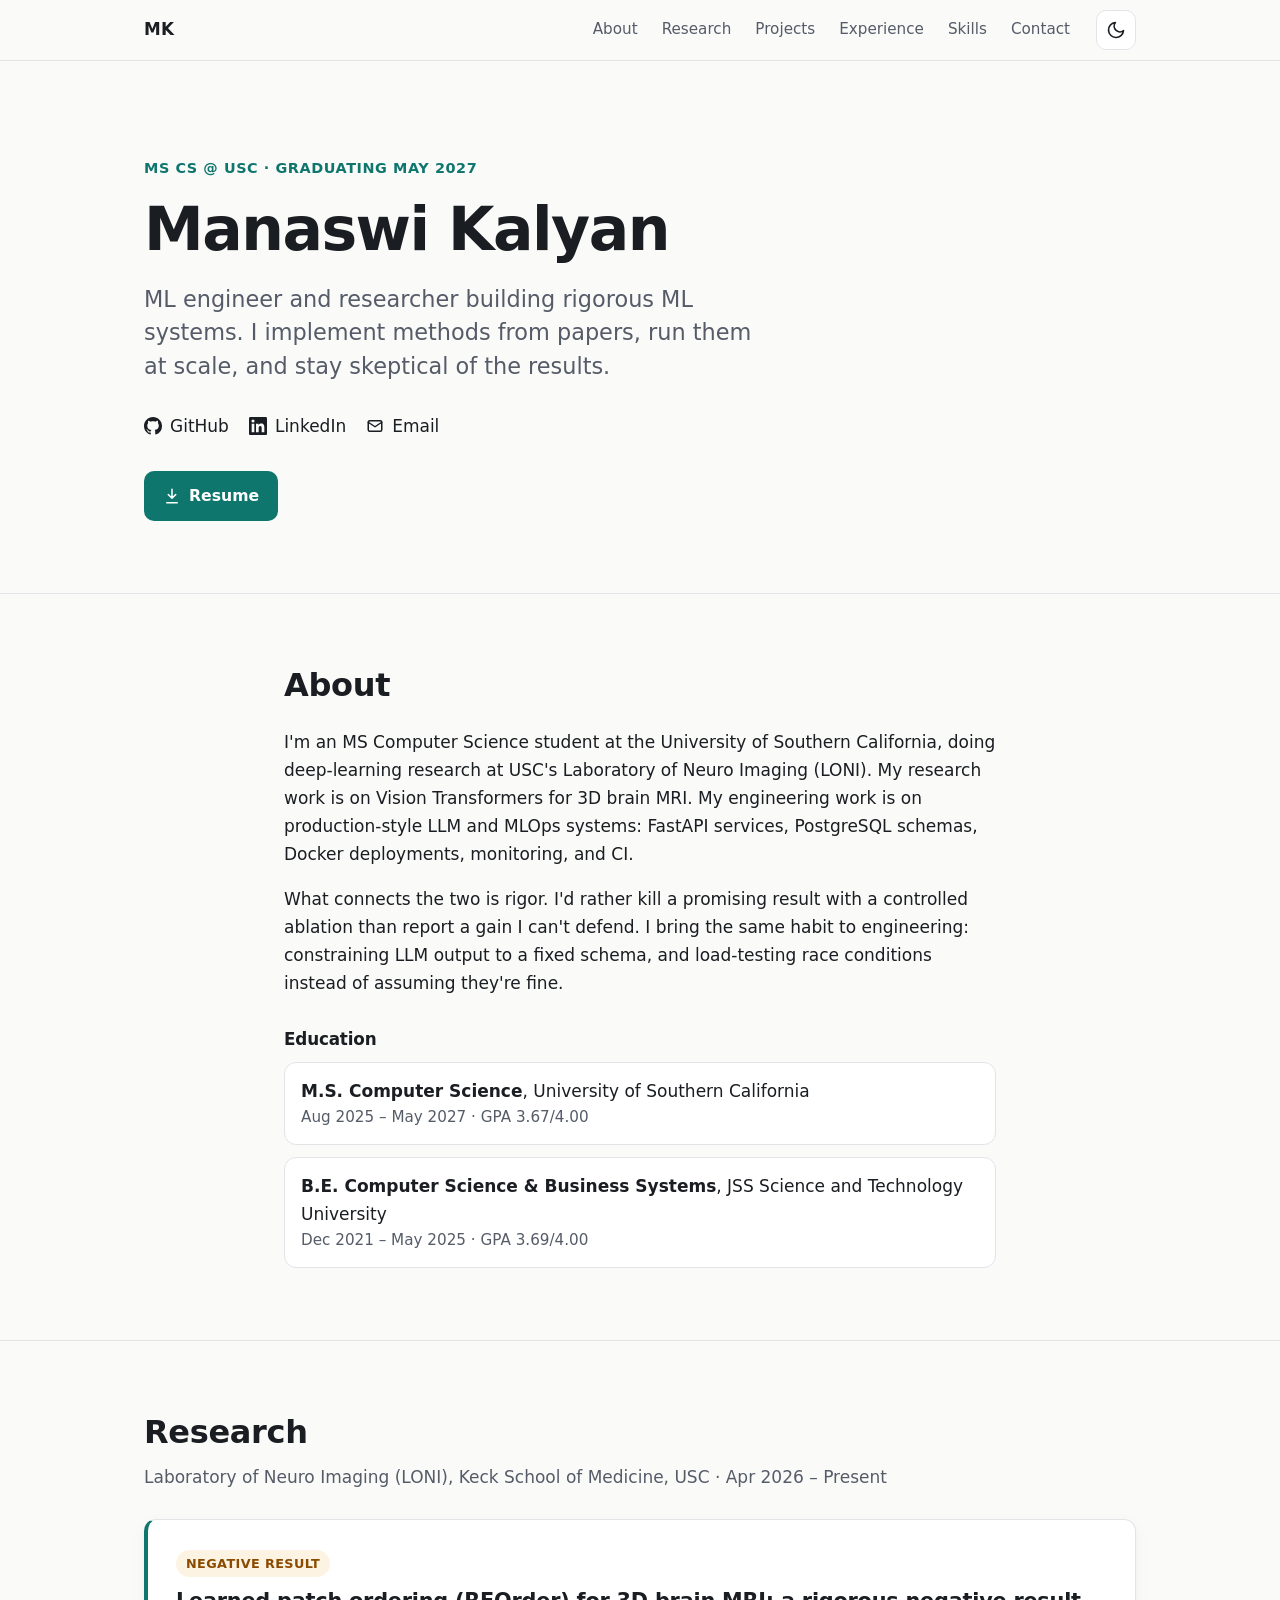
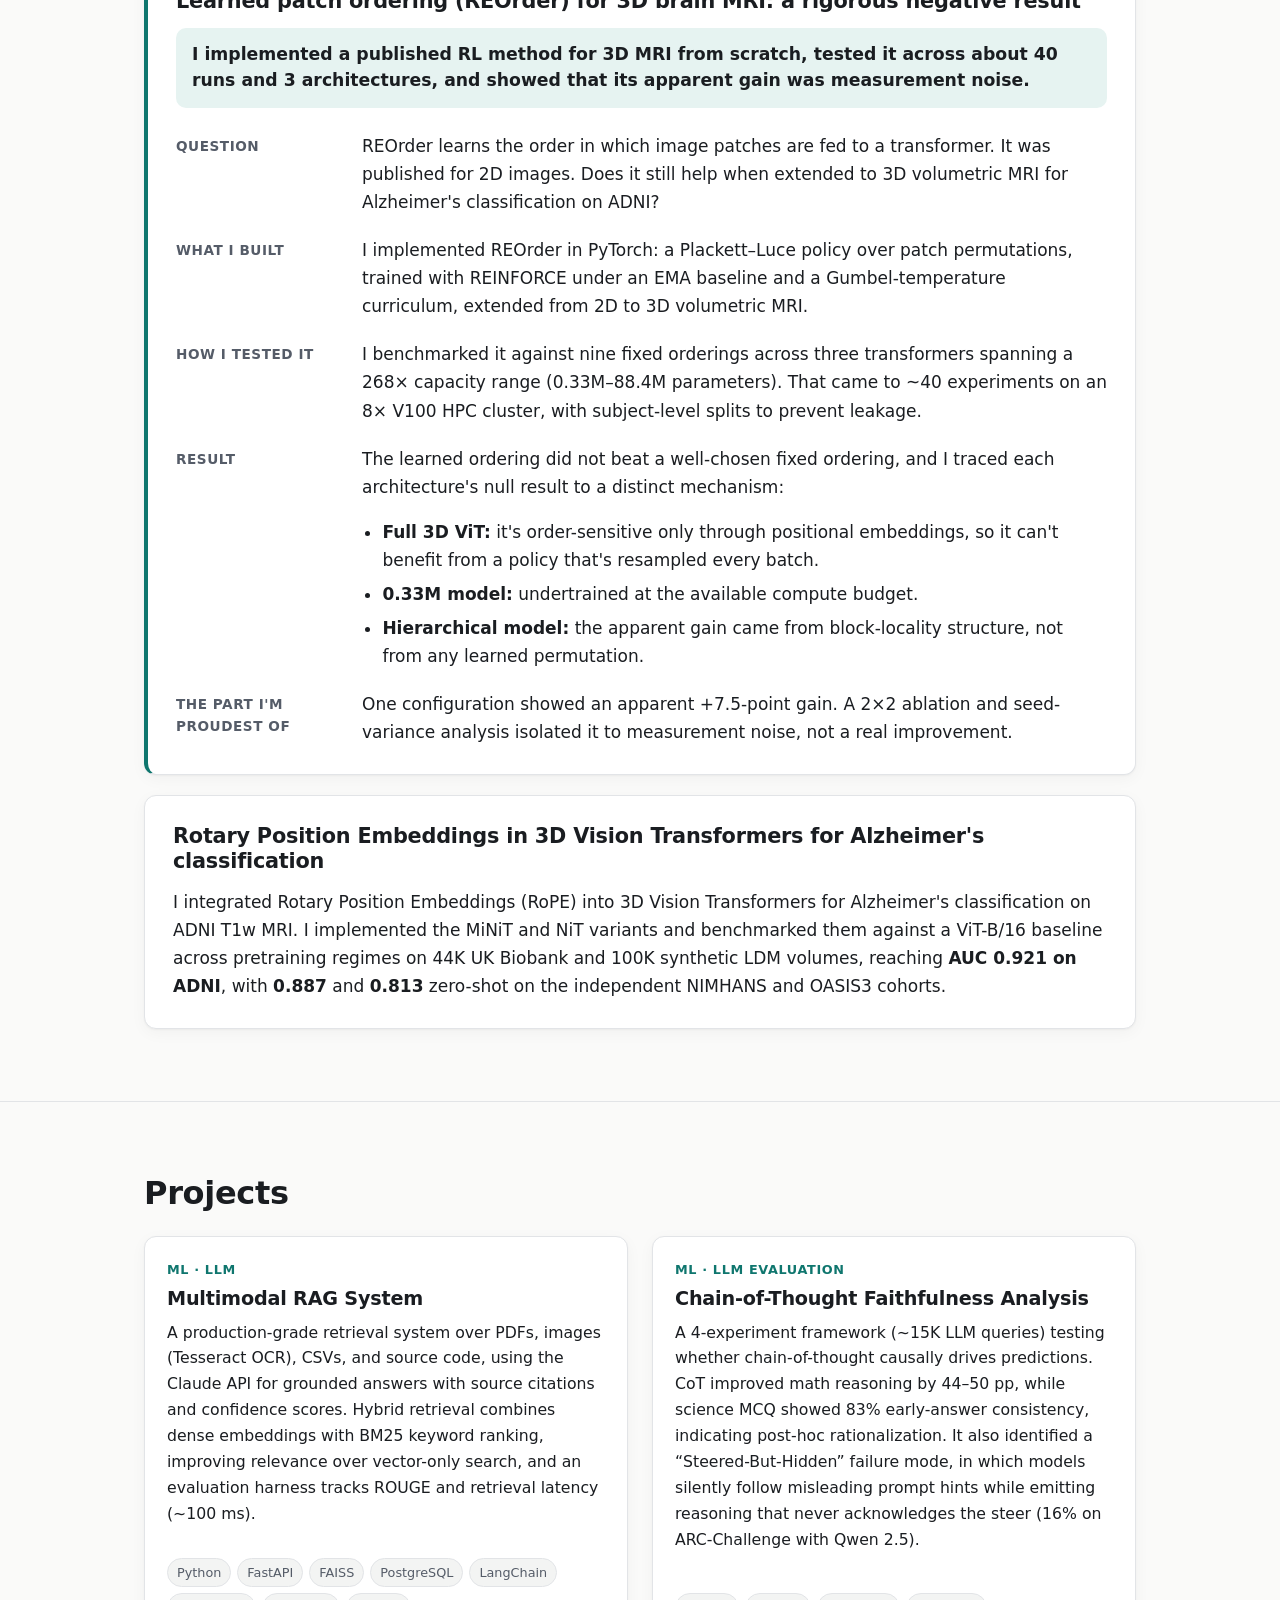
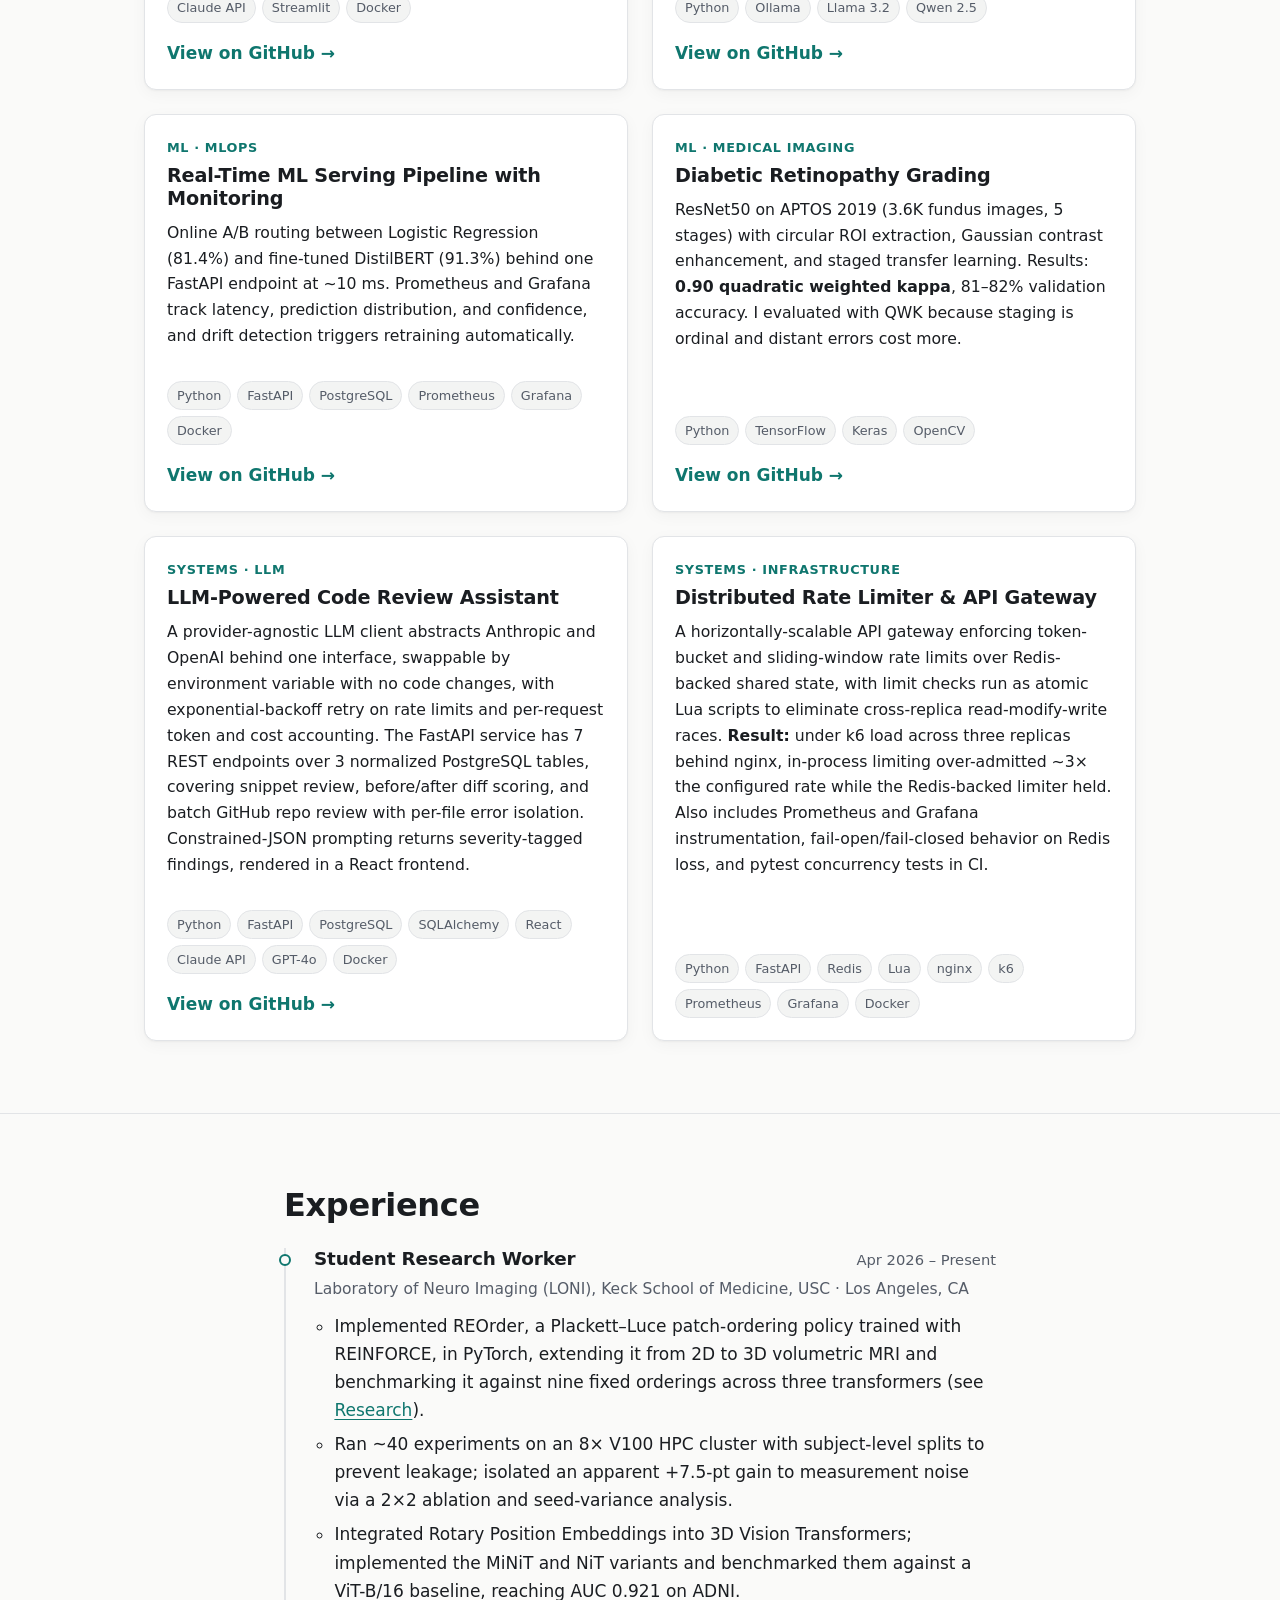
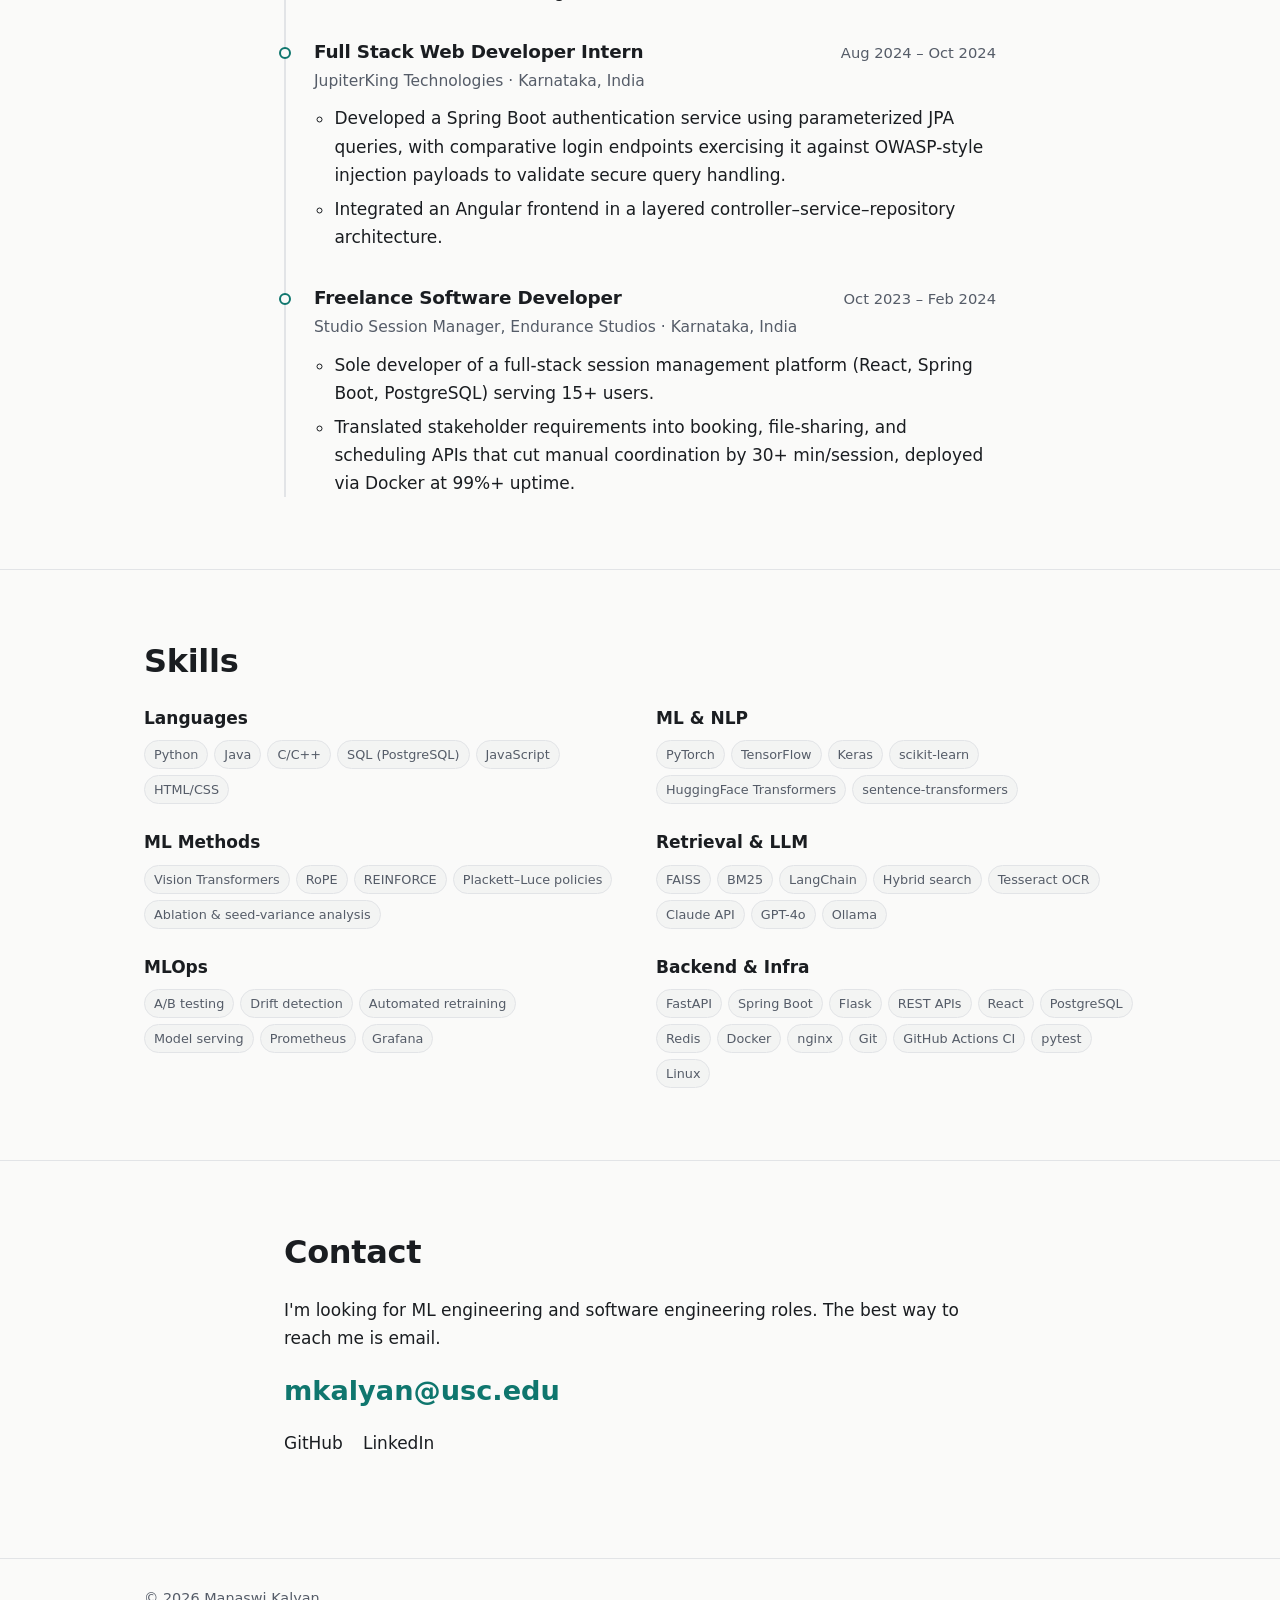
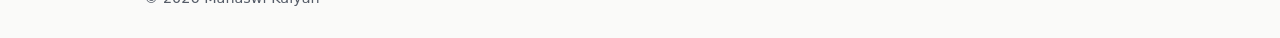
==== commit f7682700: "Hide screenshot placeholders, add hidden rate limiter repo link" ====
--- a/index.html
+++ b/index.html
@@ -9,7 +9,9 @@
   <meta property="og:title" content="Manaswi Kalyan · ML Engineer &amp; Researcher">
   <meta property="og:description" content="Rigorous ML systems: I implement methods from papers, run them at scale, and stay skeptical of the results.">
   <meta property="og:type" content="website">
-  <link rel="icon" href="data:image/svg+xml,%3Csvg xmlns='http://www.w3.org/2000/svg' viewBox='0 0 64 64'%3E%3Crect width='64' height='64' rx='14' fill='%230f766e'/%3E%3Ctext x='32' y='42' font-family='system-ui,sans-serif' font-size='28' font-weight='700' fill='white' text-anchor='middle'%3EMK%3C/text%3E%3C/svg%3E">
+  <link rel="icon" href="favicon.ico" sizes="48x48">
+  <link rel="icon" href="favicon.svg" type="image/svg+xml">
+  <link rel="apple-touch-icon" href="apple-touch-icon.png">
   <link rel="stylesheet" href="styles.css">
   <!-- Apply a saved theme before the page paints, so there's no light/dark flash. -->
   <script>
@@ -159,6 +161,10 @@
 
     <!-- ============ PROJECTS ============ -->
     <!--
+      SCREENSHOT PLACEHOLDERS ARE HIDDEN FOR NOW
+      The "hide-placeholders" class on the project grid below hides every
+      "Screenshot coming soon" box. Delete that class to show them again.
+
       HOW TO ADD A SCREENSHOT
       1. Save the image in assets/screenshots/ (for example multimodal-rag.png).
       2. In that project's card, replace the whole <div class="shot">...</div> with:
@@ -169,7 +175,7 @@
       <div class="container">
         <h2 id="projects-title">Projects</h2>
 
-        <div class="project-grid">
+        <div class="project-grid hide-placeholders">
           <article class="project-card">
             <div class="shot"><span>Screenshot coming soon</span></div>
             <div class="project-body">
@@ -244,6 +250,8 @@
               <ul class="tags" aria-label="Technologies">
                 <li>Python</li><li>FastAPI</li><li>Redis</li><li>Lua</li><li>nginx</li><li>k6</li><li>Prometheus</li><li>Grafana</li><li>Docker</li>
               </ul>
+              <!-- TO DO: replace REPO-NAME with the real repo name, then delete the word "hidden" to show this link. -->
+              <a class="repo-link" href="https://github.com/manaswiiii/REPO-NAME" rel="noopener" target="_blank" hidden>View on GitHub<span class="visually-hidden">: Distributed Rate Limiter &amp; API Gateway</span> →</a>
             </div>
           </article>
 
--- a/styles.css
+++ b/styles.css
@@ -250,6 +250,7 @@
   padding: 4px 10px; border-radius: 6px;
 }
 .shot-img { border-bottom: 1px solid var(--border); }
+.hide-placeholders .shot { display: none; }
 .project-body { padding: 22px; display: flex; flex-direction: column; flex: 1; }
 .kind {
   color: var(--accent); font-size: 0.8rem; font-weight: 700;
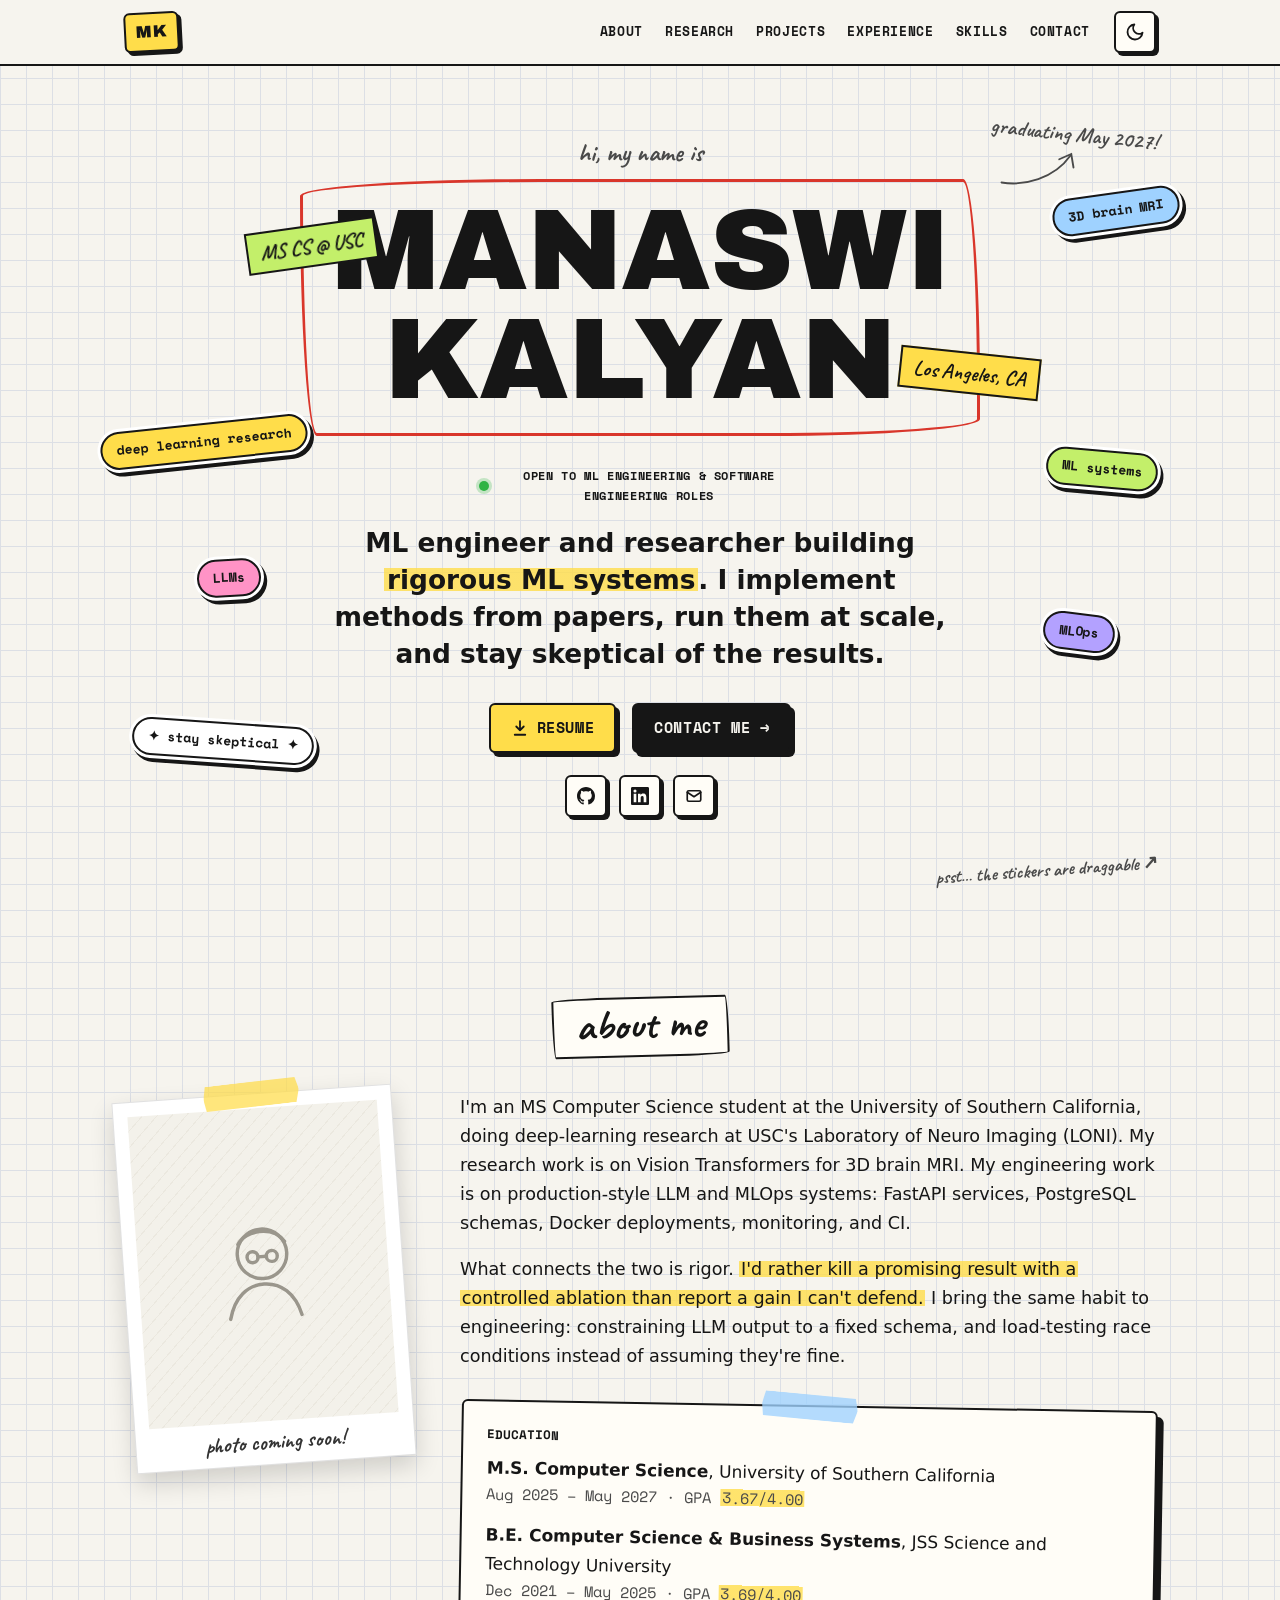
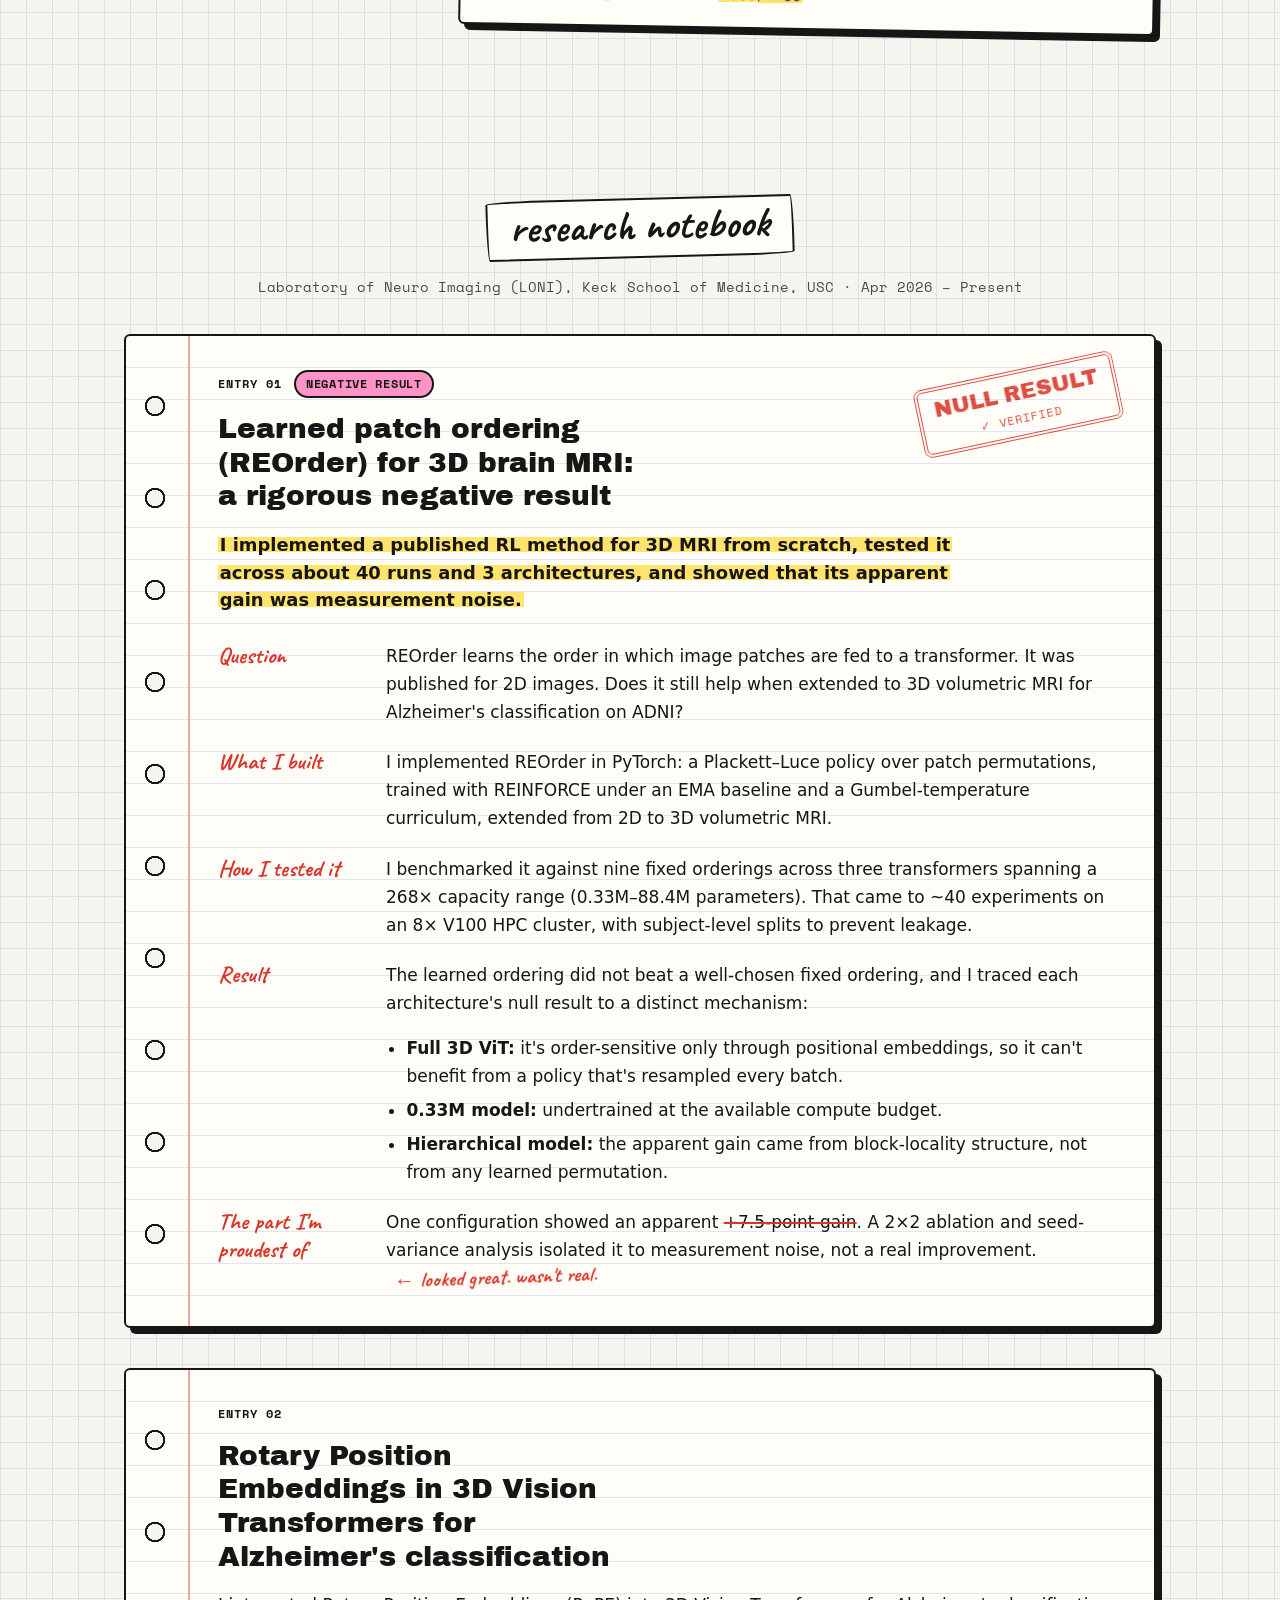
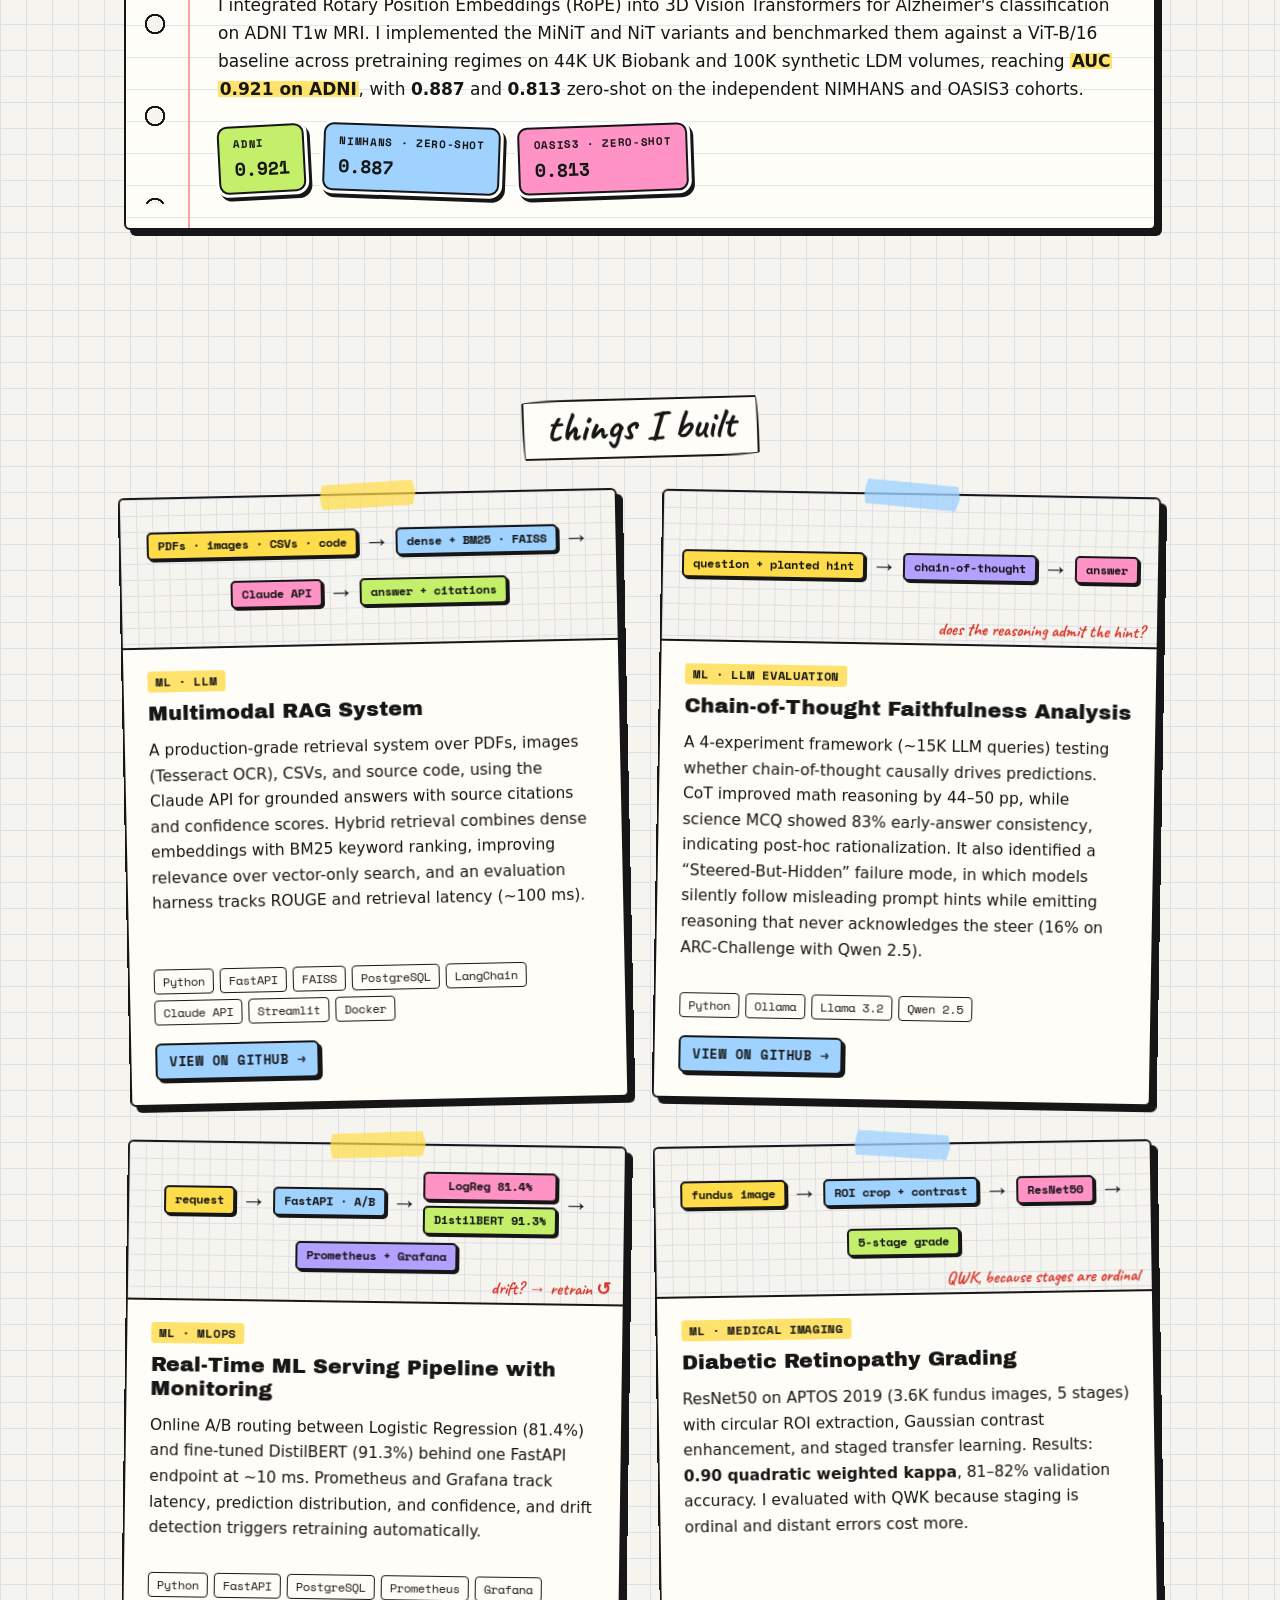
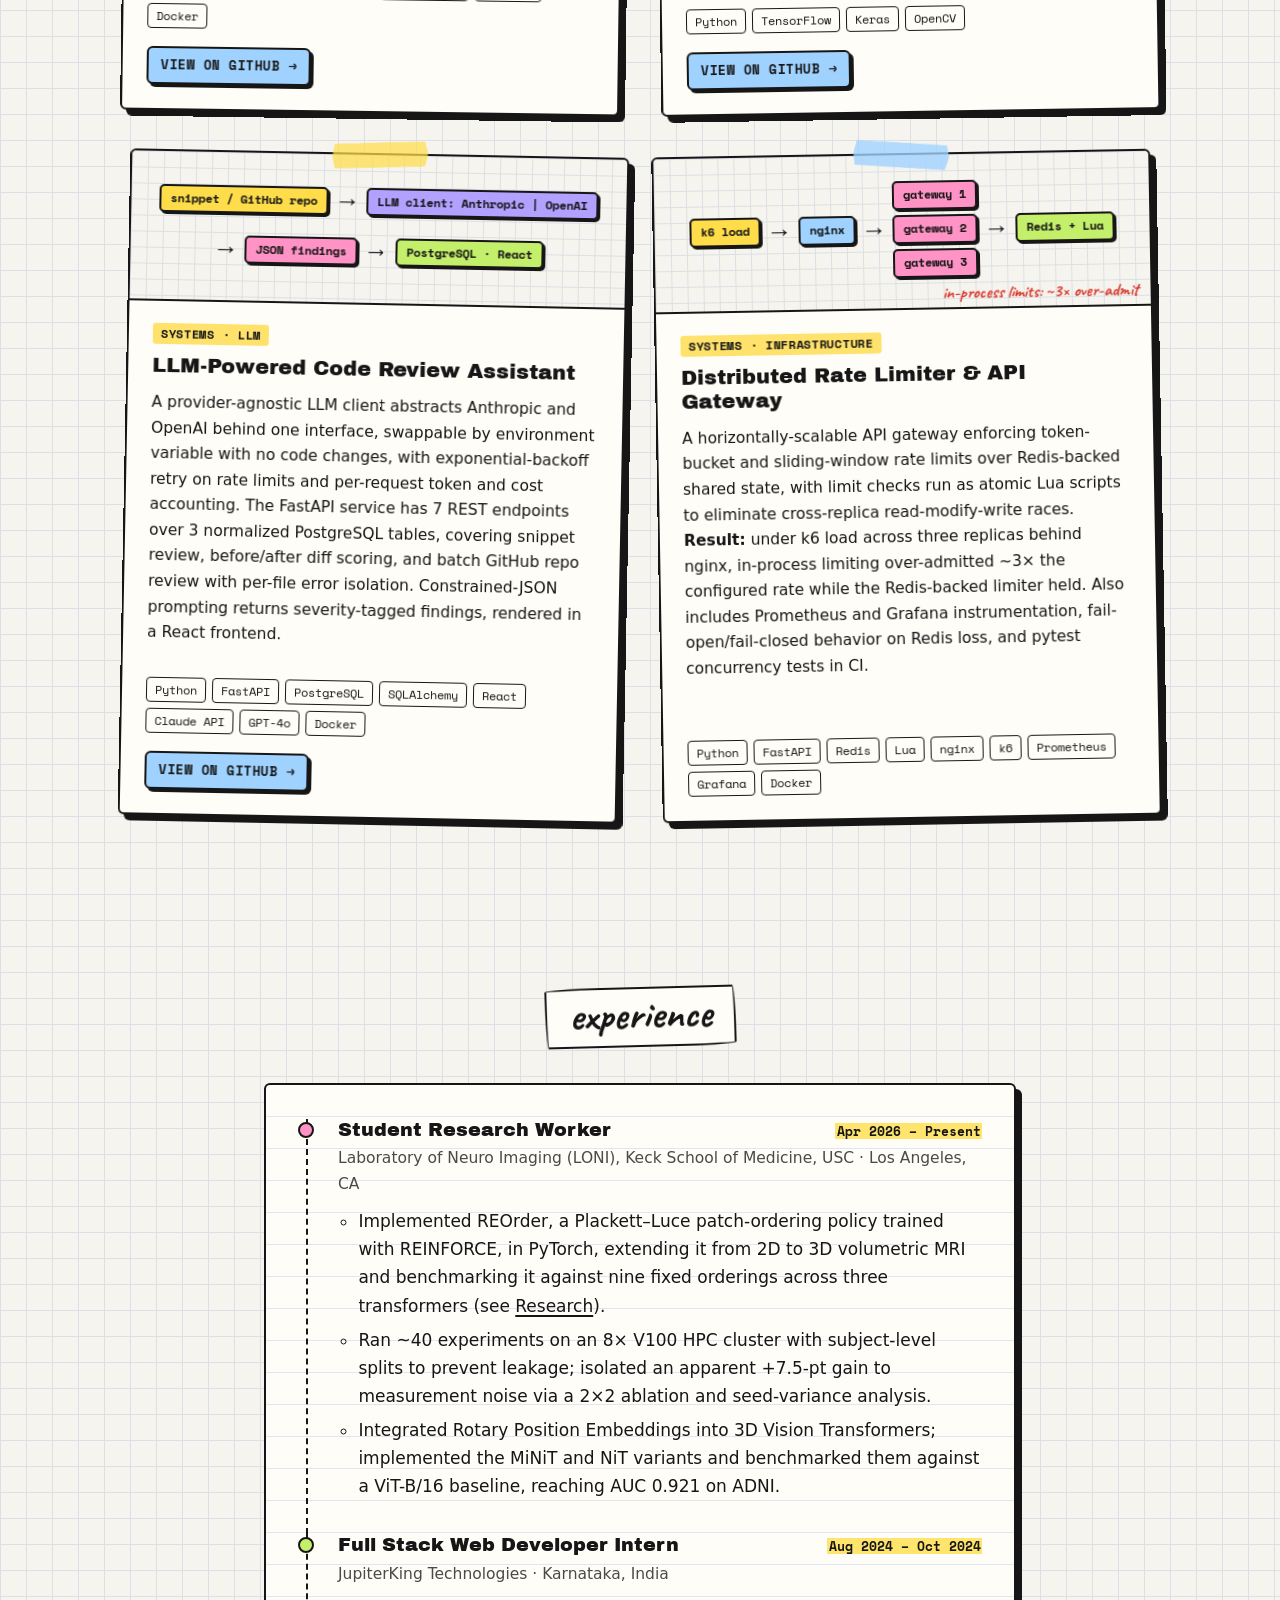
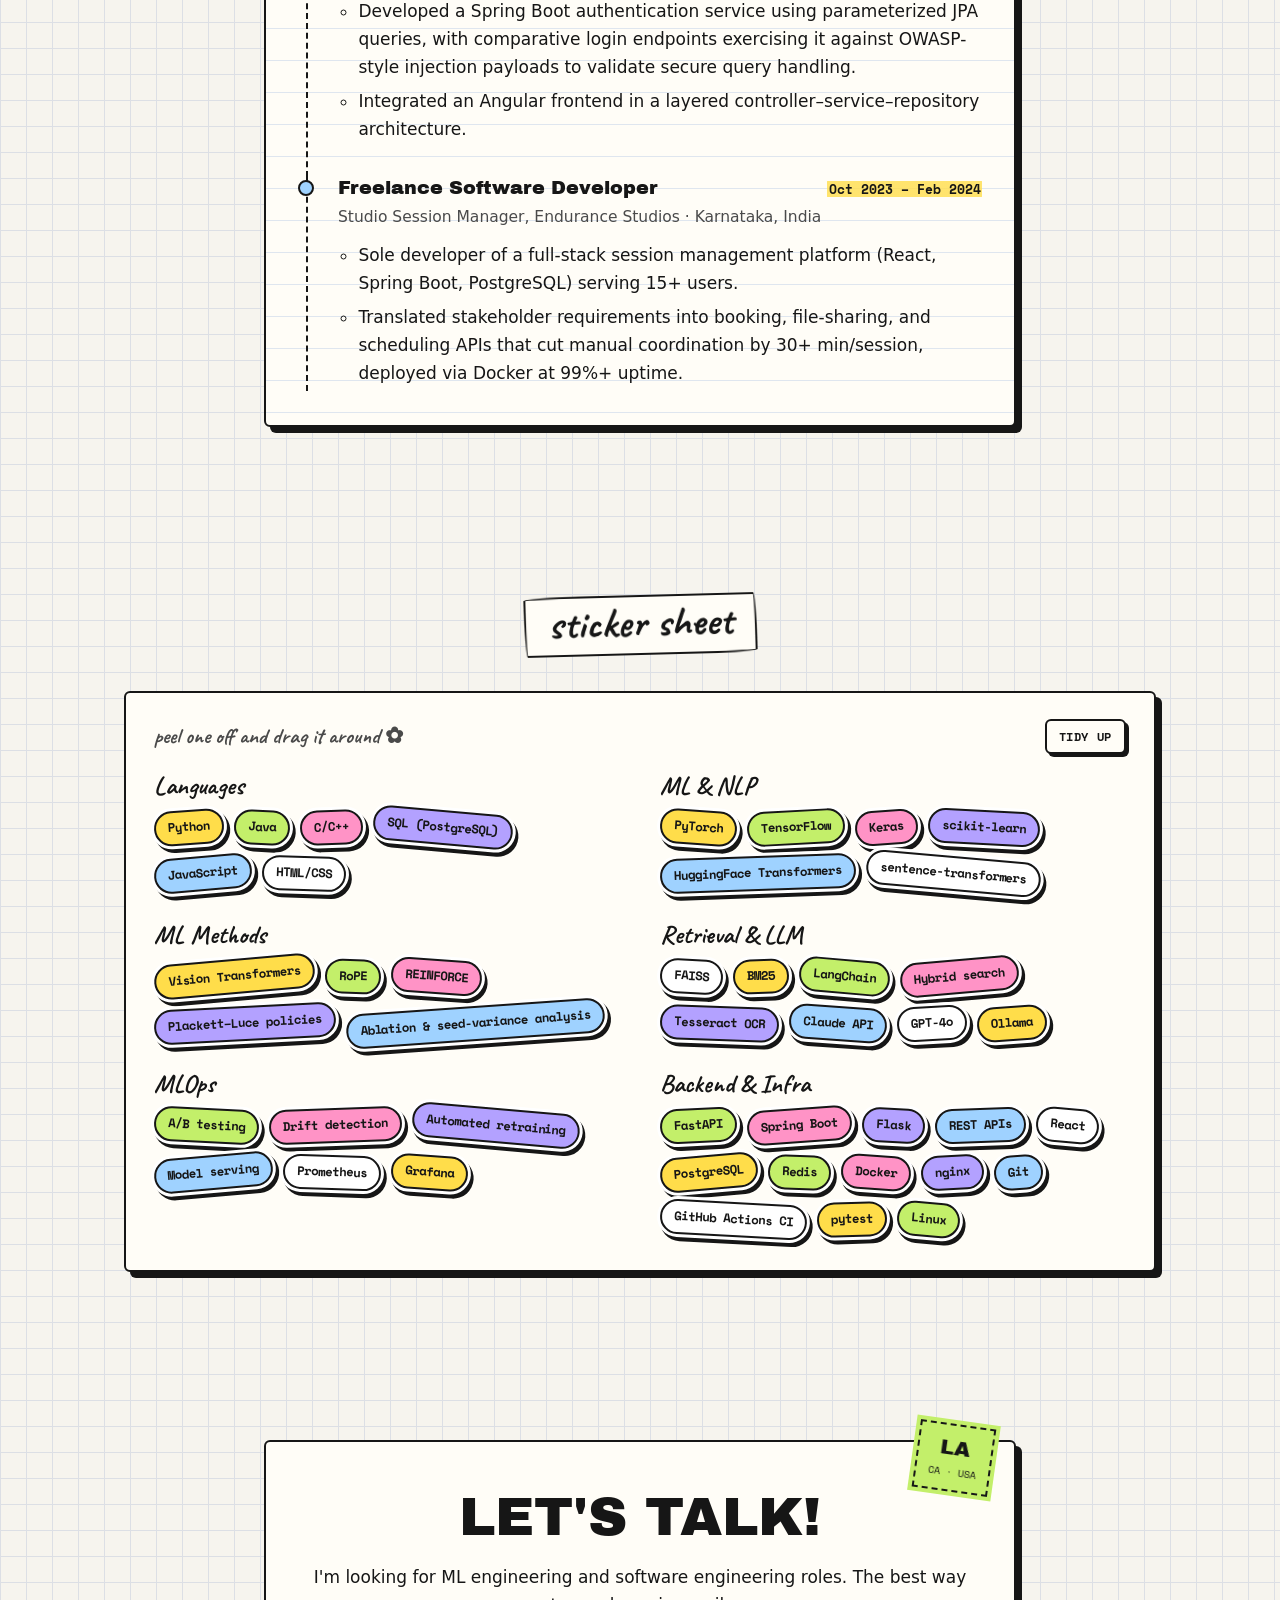
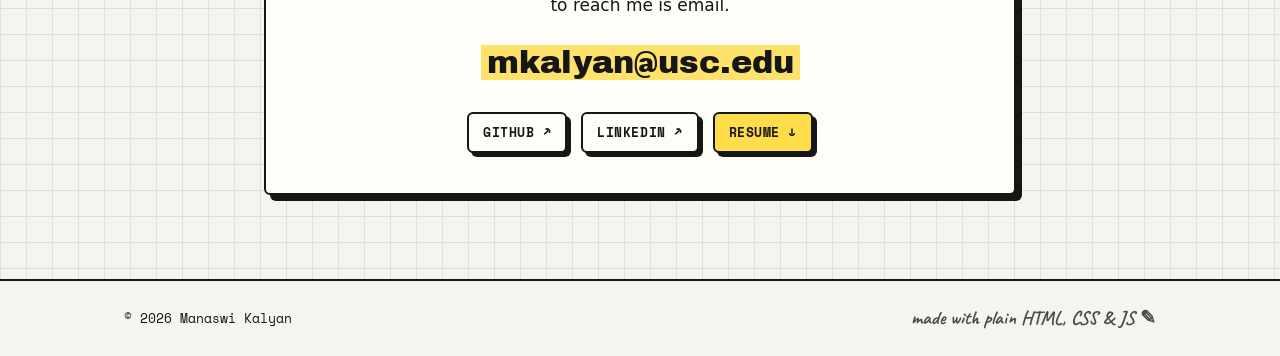
==== commit 51dc39e6: "Redesign: lab notebook theme (graph paper, stickers, notebook research pages, blueprint dark mode) C" ====
--- a/index.html
+++ b/index.html
@@ -12,13 +12,18 @@
   <link rel="icon" href="favicon.ico" sizes="48x48">
   <link rel="icon" href="favicon.svg" type="image/svg+xml">
   <link rel="apple-touch-icon" href="apple-touch-icon.png">
+  <link rel="preconnect" href="https://fonts.googleapis.com">
+  <link rel="preconnect" href="https://fonts.gstatic.com" crossorigin>
+  <link rel="stylesheet" href="https://fonts.googleapis.com/css2?family=Archivo+Black&family=Caveat:wght@500;700&family=Space+Mono:wght@400;700&display=swap">
   <link rel="stylesheet" href="styles.css">
-  <!-- Apply a saved theme before the page paints, so there's no light/dark flash. -->
+  <!-- Apply a saved theme before the page paints, and flag that JS is on (for animations). -->
   <script>
     (function () {
+      var root = document.documentElement;
+      root.classList.add('js');
       try {
         var t = localStorage.getItem('theme');
-        if (t === 'light' || t === 'dark') document.documentElement.setAttribute('data-theme', t);
+        if (t === 'light' || t === 'dark') root.setAttribute('data-theme', t);
       } catch (e) {}
     })();
   </script>
@@ -31,9 +36,9 @@
     <div class="container header-inner">
       <a class="brand" href="#top" aria-label="Manaswi Kalyan, back to top">MK</a>
       <nav aria-label="Primary">
-        <button class="menu-toggle" type="button" aria-expanded="false" aria-controls="nav-links">
+        <button class="menu-toggle icon-btn" type="button" aria-expanded="false" aria-controls="nav-links">
           <span class="visually-hidden">Menu</span>
-          <svg aria-hidden="true" width="22" height="22" viewBox="0 0 24 24" fill="none" stroke="currentColor" stroke-width="2" stroke-linecap="round"><path d="M4 7h16M4 12h16M4 17h16"/></svg>
+          <svg aria-hidden="true" width="20" height="20" viewBox="0 0 24 24" fill="none" stroke="currentColor" stroke-width="2.4" stroke-linecap="round"><path d="M4 7h16M4 12h16M4 17h16"/></svg>
         </button>
         <ul id="nav-links" class="nav-links">
           <li><a href="#about">About</a></li>
@@ -44,9 +49,9 @@
           <li><a href="#contact">Contact</a></li>
         </ul>
       </nav>
-      <button class="theme-toggle" type="button" aria-label="Switch color theme">
-        <svg class="icon-moon" aria-hidden="true" width="20" height="20" viewBox="0 0 24 24" fill="none" stroke="currentColor" stroke-width="2" stroke-linecap="round" stroke-linejoin="round"><path d="M21 12.8A9 9 0 1 1 11.2 3a7 7 0 0 0 9.8 9.8z"/></svg>
-        <svg class="icon-sun" aria-hidden="true" width="20" height="20" viewBox="0 0 24 24" fill="none" stroke="currentColor" stroke-width="2" stroke-linecap="round"><circle cx="12" cy="12" r="4"/><path d="M12 2v2M12 20v2M4.9 4.9l1.4 1.4M17.7 17.7l1.4 1.4M2 12h2M20 12h2M4.9 19.1l1.4-1.4M17.7 6.3l1.4-1.4"/></svg>
+      <button class="theme-toggle icon-btn" type="button" aria-label="Switch color theme">
+        <svg class="icon-moon" aria-hidden="true" width="20" height="20" viewBox="0 0 24 24" fill="none" stroke="currentColor" stroke-width="2.2" stroke-linecap="round" stroke-linejoin="round"><path d="M21 12.8A9 9 0 1 1 11.2 3a7 7 0 0 0 9.8 9.8z"/></svg>
+        <svg class="icon-sun" aria-hidden="true" width="20" height="20" viewBox="0 0 24 24" fill="none" stroke="currentColor" stroke-width="2.2" stroke-linecap="round"><circle cx="12" cy="12" r="4"/><path d="M12 2v2M12 20v2M4.9 4.9l1.4 1.4M17.7 17.7l1.4 1.4M2 12h2M20 12h2M4.9 19.1l1.4-1.4M17.7 6.3l1.4-1.4"/></svg>
       </button>
     </div>
   </header>
@@ -54,74 +59,116 @@
   <main id="main">
     <!-- ============ HERO ============ -->
     <section id="top" class="hero">
-      <div class="container">
-        <p class="eyebrow">MS CS @ USC · graduating May 2027</p>
-        <h1>Manaswi Kalyan</h1>
-        <p class="tagline">ML engineer and researcher building rigorous ML systems. I implement methods from papers, run them at scale, and stay skeptical of the results.</p>
-
-        <ul class="social" aria-label="Profiles">
-          <li>
-            <a href="https://github.com/manaswiiii" rel="noopener" target="_blank">
-              <svg aria-hidden="true" width="18" height="18" viewBox="0 0 16 16" fill="currentColor"><path d="M8 0C3.58 0 0 3.58 0 8c0 3.54 2.29 6.53 5.47 7.59.4.07.55-.17.55-.38 0-.19-.01-.82-.01-1.49-2.01.37-2.53-.49-2.69-.94-.09-.23-.48-.94-.82-1.13-.28-.15-.68-.52-.01-.53.63-.01 1.08.58 1.23.82.72 1.21 1.87.87 2.33.66.07-.52.28-.87.51-1.07-1.78-.2-3.64-.89-3.64-3.95 0-.87.31-1.59.82-2.15-.08-.2-.36-1.02.08-2.12 0 0 .67-.21 2.2.82.64-.18 1.32-.27 2-.27.68 0 1.36.09 2 .27 1.53-1.04 2.2-.82 2.2-.82.44 1.1.16 1.92.08 2.12.51.56.82 1.27.82 2.15 0 3.07-1.87 3.75-3.65 3.95.29.25.54.73.54 1.48 0 1.07-.01 1.93-.01 2.2 0 .21.15.46.55.38A8.013 8.013 0 0016 8c0-4.42-3.58-8-8-8z"/></svg>
-              GitHub
-            </a>
-          </li>
-          <li>
-            <a href="https://www.linkedin.com/in/manaswi-kalyan-5a318822a" rel="noopener" target="_blank">
-              <svg aria-hidden="true" width="18" height="18" viewBox="0 0 24 24" fill="currentColor"><path d="M20.45 20.45h-3.55v-5.57c0-1.33-.03-3.04-1.85-3.04-1.86 0-2.14 1.45-2.14 2.94v5.67H9.35V9h3.41v1.56h.05c.48-.9 1.64-1.85 3.37-1.85 3.6 0 4.27 2.37 4.27 5.46v6.28zM5.34 7.43a2.06 2.06 0 1 1 0-4.12 2.06 2.06 0 0 1 0 4.12zM7.12 20.45H3.56V9h3.56v11.45zM22.22 0H1.77C.79 0 0 .77 0 1.73v20.54C0 23.23.79 24 1.77 24h20.45c.98 0 1.78-.77 1.78-1.73V1.73C24 .77 23.2 0 22.22 0z"/></svg>
-              LinkedIn
-            </a>
-          </li>
-          <li>
-            <a href="mailto:mkalyan@usc.edu">
-              <svg aria-hidden="true" width="18" height="18" viewBox="0 0 24 24" fill="none" stroke="currentColor" stroke-width="2" stroke-linecap="round" stroke-linejoin="round"><rect x="3" y="5" width="18" height="14" rx="2"/><path d="m3 7 9 6 9-6"/></svg>
-              Email
-            </a>
-          </li>
-        </ul>
+      <div class="container hero-inner">
+        <p class="hand hi" aria-hidden="true">hi, my name is</p>
+
+        <div class="name-wrap">
+          <span class="note-chip chip-left" aria-hidden="true">MS CS @ USC</span>
+          <span class="note-chip chip-right" aria-hidden="true">Los Angeles, CA</span>
+          <h1 class="name"><span>Manaswi</span> <span>Kalyan</span></h1>
+          <svg class="name-arrow" aria-hidden="true" viewBox="0 0 120 60" fill="none" stroke="currentColor" stroke-width="2.5" stroke-linecap="round"><path d="M110 50 C 80 55, 40 45, 18 14"/><path d="M14 30 L 17 12 L 33 19"/></svg>
+          <p class="hand name-note" aria-hidden="true">graduating May 2027!</p>
+        </div>
+
+        <p class="status"><span class="dot" aria-hidden="true"></span> Open to ML engineering &amp; software engineering roles</p>
+
+        <p class="tagline">ML engineer and researcher building <mark class="hl">rigorous ML systems</mark>. I implement methods from papers, run them at scale, and stay skeptical of the results.</p>
 
         <div class="cta">
-          <a class="btn btn-primary" href="resume.pdf" download="Manaswi_Kalyan_Resume.pdf">
-            <svg aria-hidden="true" width="18" height="18" viewBox="0 0 24 24" fill="none" stroke="currentColor" stroke-width="2" stroke-linecap="round" stroke-linejoin="round"><path d="M12 3v12M7 10l5 5 5-5M5 21h14"/></svg>
+          <a class="btn btn-yellow" href="resume.pdf" download="Manaswi_Kalyan_Resume.pdf">
+            <svg aria-hidden="true" width="18" height="18" viewBox="0 0 24 24" fill="none" stroke="currentColor" stroke-width="2.4" stroke-linecap="round" stroke-linejoin="round"><path d="M12 3v12M7 10l5 5 5-5M5 21h14"/></svg>
             Resume
           </a>
-        </div>
+          <a class="btn btn-ink" href="#contact">Contact me →</a>
+        </div>
+
+        <ul class="social" aria-label="Profiles">
+          <li>
+            <a class="icon-btn" href="https://github.com/manaswiiii" rel="noopener" target="_blank" aria-label="GitHub">
+              <svg aria-hidden="true" width="18" height="18" viewBox="0 0 16 16" fill="currentColor"><path d="M8 0C3.58 0 0 3.58 0 8c0 3.54 2.29 6.53 5.47 7.59.4.07.55-.17.55-.38 0-.19-.01-.82-.01-1.49-2.01.37-2.53-.49-2.69-.94-.09-.23-.48-.94-.82-1.13-.28-.15-.68-.52-.01-.53.63-.01 1.08.58 1.23.82.72 1.21 1.87.87 2.33.66.07-.52.28-.87.51-1.07-1.78-.2-3.64-.89-3.64-3.95 0-.87.31-1.59.82-2.15-.08-.2-.36-1.02.08-2.12 0 0 .67-.21 2.2.82.64-.18 1.32-.27 2-.27.68 0 1.36.09 2 .27 1.53-1.04 2.2-.82 2.2-.82.44 1.1.16 1.92.08 2.12.51.56.82 1.27.82 2.15 0 3.07-1.87 3.75-3.65 3.95.29.25.54.73.54 1.48 0 1.07-.01 1.93-.01 2.2 0 .21.15.46.55.38A8.013 8.013 0 0016 8c0-4.42-3.58-8-8-8z"/></svg>
+            </a>
+          </li>
+          <li>
+            <a class="icon-btn" href="https://www.linkedin.com/in/manaswi-kalyan-5a318822a" rel="noopener" target="_blank" aria-label="LinkedIn">
+              <svg aria-hidden="true" width="18" height="18" viewBox="0 0 24 24" fill="currentColor"><path d="M20.45 20.45h-3.55v-5.57c0-1.33-.03-3.04-1.85-3.04-1.86 0-2.14 1.45-2.14 2.94v5.67H9.35V9h3.41v1.56h.05c.48-.9 1.64-1.85 3.37-1.85 3.6 0 4.27 2.37 4.27 5.46v6.28zM5.34 7.43a2.06 2.06 0 1 1 0-4.12 2.06 2.06 0 0 1 0 4.12zM7.12 20.45H3.56V9h3.56v11.45zM22.22 0H1.77C.79 0 0 .77 0 1.73v20.54C0 23.23.79 24 1.77 24h20.45c.98 0 1.78-.77 1.78-1.73V1.73C24 .77 23.2 0 22.22 0z"/></svg>
+            </a>
+          </li>
+          <li>
+            <a class="icon-btn" href="mailto:mkalyan@usc.edu" aria-label="Email">
+              <svg aria-hidden="true" width="18" height="18" viewBox="0 0 24 24" fill="none" stroke="currentColor" stroke-width="2.2" stroke-linecap="round" stroke-linejoin="round"><rect x="3" y="5" width="18" height="14" rx="2"/><path d="m3 7 9 6 9-6"/></svg>
+            </a>
+          </li>
+        </ul>
+
+        <!-- Decorative stickers: drag them around. -->
+        <div class="hero-stickers" aria-hidden="true">
+          <span class="sticker s-yellow" data-drag style="--r:-6deg">deep learning research</span>
+          <span class="sticker s-lime" data-drag style="--r:5deg">ML systems</span>
+          <span class="sticker s-pink" data-drag style="--r:-3deg">LLMs</span>
+          <span class="sticker s-purple" data-drag style="--r:7deg">MLOps</span>
+          <span class="sticker s-blue" data-drag style="--r:-8deg">3D brain MRI</span>
+          <span class="sticker s-white" data-drag style="--r:4deg">✦ stay skeptical ✦</span>
+        </div>
+        <p class="hand drag-hint" aria-hidden="true">psst… the stickers are draggable ↗</p>
       </div>
     </section>
 
     <!-- ============ ABOUT ============ -->
     <section id="about" class="section" aria-labelledby="about-title">
-      <div class="container narrow">
-        <h2 id="about-title">About</h2>
-        <p>I'm an MS Computer Science student at the University of Southern California, doing deep-learning research at USC's Laboratory of Neuro Imaging (LONI). My research work is on Vision Transformers for 3D brain MRI. My engineering work is on production-style LLM and MLOps systems: FastAPI services, PostgreSQL schemas, Docker deployments, monitoring, and CI.</p>
-        <p>What connects the two is rigor. I'd rather kill a promising result with a controlled ablation than report a gain I can't defend. I bring the same habit to engineering: constraining LLM output to a fixed schema, and load-testing race conditions instead of assuming they're fine.</p>
-
-        <h3 class="subhead">Education</h3>
-        <ul class="education">
-          <li>
-            <div class="edu-main"><strong>M.S. Computer Science</strong>, University of Southern California</div>
-            <div class="edu-meta">Aug 2025 – May 2027 · GPA 3.67/4.00</div>
-          </li>
-          <li>
-            <div class="edu-main"><strong>B.E. Computer Science &amp; Business Systems</strong>, JSS Science and Technology University</div>
-            <div class="edu-meta">Dec 2021 – May 2025 · GPA 3.69/4.00</div>
-          </li>
-        </ul>
+      <div class="container">
+        <h2 id="about-title" class="label-heading"><span>about me</span></h2>
+
+        <div class="about-grid">
+          <!--
+            PHOTO SLOT: when your photo is in assets/photos/, replace the
+            <div class="photo-placeholder">...</div> below with:
+              <img src="assets/photos/me.jpg" alt="Manaswi Kalyan" width="600" height="750" loading="lazy">
+          -->
+          <figure class="polaroid tape" style="--r:-4deg">
+            <div class="photo-placeholder" aria-hidden="true">
+              <svg viewBox="0 0 100 100" fill="none" stroke="currentColor" stroke-width="2.5" stroke-linecap="round" stroke-linejoin="round"><circle cx="50" cy="42" r="18"/><path d="M24 88c4-16 14-24 26-24s22 8 26 24"/><path d="M33 34c6-10 26-12 34 0"/><circle cx="43" cy="44" r="4"/><circle cx="57" cy="44" r="4"/><path d="M47 44h6"/></svg>
+            </div>
+            <figcaption class="hand">photo coming soon!</figcaption>
+          </figure>
+
+          <div class="about-text">
+            <p>I'm an MS Computer Science student at the University of Southern California, doing deep-learning research at USC's Laboratory of Neuro Imaging (LONI). My research work is on Vision Transformers for 3D brain MRI. My engineering work is on production-style LLM and MLOps systems: FastAPI services, PostgreSQL schemas, Docker deployments, monitoring, and CI.</p>
+            <p>What connects the two is rigor. <mark class="hl">I'd rather kill a promising result with a controlled ablation than report a gain I can't defend.</mark> I bring the same habit to engineering: constraining LLM output to a fixed schema, and load-testing race conditions instead of assuming they're fine.</p>
+
+            <div class="index-card tape tape-blue" style="--r:1deg">
+              <h3 class="mono-label">Education</h3>
+              <ul class="education">
+                <li>
+                  <div><strong>M.S. Computer Science</strong>, University of Southern California</div>
+                  <div class="meta">Aug 2025 – May 2027 · GPA <mark class="hl">3.67/4.00</mark></div>
+                </li>
+                <li>
+                  <div><strong>B.E. Computer Science &amp; Business Systems</strong>, JSS Science and Technology University</div>
+                  <div class="meta">Dec 2021 – May 2025 · GPA <mark class="hl">3.69/4.00</mark></div>
+                </li>
+              </ul>
+            </div>
+          </div>
+        </div>
       </div>
     </section>
 
     <!-- ============ RESEARCH ============ -->
     <section id="research" class="section" aria-labelledby="research-title">
       <div class="container">
-        <h2 id="research-title">Research</h2>
+        <h2 id="research-title" class="label-heading"><span>research notebook</span></h2>
         <p class="section-intro">Laboratory of Neuro Imaging (LONI), Keck School of Medicine, USC · Apr 2026 – Present</p>
 
-        <article class="research-card featured" aria-labelledby="reorder-title">
-          <p class="badge">Negative result</p>
+        <article class="notebook" aria-labelledby="reorder-title">
+          <div class="nb-head">
+            <span class="mono-label">Entry 01</span>
+            <span class="badge">Negative result</span>
+          </div>
+          <p class="stamp" aria-hidden="true">Null result<br><small>✓ verified</small></p>
           <h3 id="reorder-title">Learned patch ordering (REOrder) for 3D brain MRI: a rigorous negative result</h3>
-          <p class="tldr">I implemented a published RL method for 3D MRI from scratch, tested it across about 40 runs and 3 architectures, and showed that its apparent gain was measurement noise.</p>
-
-          <dl class="research-steps">
+          <p class="tldr"><mark class="hl">I implemented a published RL method for 3D MRI from scratch, tested it across about 40 runs and 3 architectures, and showed that its apparent gain was measurement noise.</mark></p>
+
+          <dl class="nb-steps">
             <div>
               <dt>Question</dt>
               <dd>REOrder learns the order in which image patches are fed to a transformer. It was published for 2D images. Does it still help when extended to 3D volumetric MRI for Alzheimer's classification on ADNI?</dd>
@@ -147,37 +194,49 @@
             </div>
             <div>
               <dt>The part I'm proudest of</dt>
-              <dd>One configuration showed an apparent +7.5-point gain. A 2×2 ablation and seed-variance analysis isolated it to measurement noise, not a real improvement.</dd>
+              <dd>One configuration showed an apparent <s>+7.5-point gain</s>. A 2×2 ablation and seed-variance analysis isolated it to measurement noise, not a real improvement.
+                <span class="hand margin-note" aria-hidden="true">← looked great. wasn't real.</span>
+              </dd>
             </div>
           </dl>
         </article>
 
-        <article class="research-card" aria-labelledby="rope-title">
+        <article class="notebook nb-short" aria-labelledby="rope-title">
+          <div class="nb-head">
+            <span class="mono-label">Entry 02</span>
+          </div>
           <h3 id="rope-title">Rotary Position Embeddings in 3D Vision Transformers for Alzheimer's classification</h3>
-          <p>I integrated Rotary Position Embeddings (RoPE) into 3D Vision Transformers for Alzheimer's classification on ADNI T1w MRI. I implemented the MiNiT and NiT variants and benchmarked them against a ViT-B/16 baseline across pretraining regimes on 44K UK Biobank and 100K synthetic LDM volumes, reaching <strong>AUC 0.921 on ADNI</strong>, with <strong>0.887</strong> and <strong>0.813</strong> zero-shot on the independent NIMHANS and OASIS3 cohorts.</p>
+          <p>I integrated Rotary Position Embeddings (RoPE) into 3D Vision Transformers for Alzheimer's classification on ADNI T1w MRI. I implemented the MiNiT and NiT variants and benchmarked them against a ViT-B/16 baseline across pretraining regimes on 44K UK Biobank and 100K synthetic LDM volumes, reaching <mark class="hl"><strong>AUC 0.921 on ADNI</strong></mark>, with <strong>0.887</strong> and <strong>0.813</strong> zero-shot on the independent NIMHANS and OASIS3 cohorts.</p>
+          <ul class="score-strip" aria-label="AUC by cohort">
+            <li class="sticker s-lime" style="--r:-3deg"><span>ADNI</span> 0.921</li>
+            <li class="sticker s-blue" style="--r:2deg"><span>NIMHANS · zero-shot</span> 0.887</li>
+            <li class="sticker s-pink" style="--r:-2deg"><span>OASIS3 · zero-shot</span> 0.813</li>
+          </ul>
         </article>
       </div>
     </section>
 
     <!-- ============ PROJECTS ============ -->
     <!--
-      SCREENSHOT PLACEHOLDERS ARE HIDDEN FOR NOW
-      The "hide-placeholders" class on the project grid below hides every
-      "Screenshot coming soon" box. Delete that class to show them again.
-
-      HOW TO ADD A SCREENSHOT
+      Each card starts with a hand-drawn style "sketch" of how the system works.
+      HOW TO ADD A SCREENSHOT INSTEAD
       1. Save the image in assets/screenshots/ (for example multimodal-rag.png).
-      2. In that project's card, replace the whole <div class="shot">...</div> with:
+      2. In that project's card, replace the whole <div class="sketch" ...>...</div> with:
            <img class="shot-img" src="assets/screenshots/multimodal-rag.png"
                 alt="Describe what the screenshot shows" loading="lazy" width="1280" height="720">
     -->
     <section id="projects" class="section" aria-labelledby="projects-title">
       <div class="container">
-        <h2 id="projects-title">Projects</h2>
-
-        <div class="project-grid hide-placeholders">
-          <article class="project-card">
-            <div class="shot"><span>Screenshot coming soon</span></div>
+        <h2 id="projects-title" class="label-heading"><span>things I built</span></h2>
+
+        <div class="project-grid">
+          <article class="project-card tape" style="--r:-1.2deg">
+            <div class="sketch" role="img" aria-label="Diagram: PDFs, images, CSVs and code go into hybrid retrieval (dense plus BM25 over FAISS), then the Claude API, producing an answer with citations.">
+              <span class="node n-yellow">PDFs · images · CSVs · code</span><span class="arr">→</span>
+              <span class="node n-blue">dense + BM25 · FAISS</span><span class="arr">→</span>
+              <span class="node n-pink">Claude API</span><span class="arr">→</span>
+              <span class="node n-lime">answer + citations</span>
+            </div>
             <div class="project-body">
               <p class="kind">ML · LLM</p>
               <h3>Multimodal RAG System</h3>
@@ -189,8 +248,13 @@
             </div>
           </article>
 
-          <article class="project-card">
-            <div class="shot"><span>Screenshot coming soon</span></div>
+          <article class="project-card tape tape-blue" style="--r:1deg">
+            <div class="sketch" role="img" aria-label="Diagram: a question with a planted misleading hint goes through chain-of-thought to an answer; the check is whether the reasoning admits the hint.">
+              <span class="node n-yellow">question + planted hint</span><span class="arr">→</span>
+              <span class="node n-purple">chain-of-thought</span><span class="arr">→</span>
+              <span class="node n-pink">answer</span>
+              <span class="hand sketch-note">does the reasoning admit the hint?</span>
+            </div>
             <div class="project-body">
               <p class="kind">ML · LLM evaluation</p>
               <h3>Chain-of-Thought Faithfulness Analysis</h3>
@@ -202,8 +266,14 @@
             </div>
           </article>
 
-          <article class="project-card">
-            <div class="shot"><span>Screenshot coming soon</span></div>
+          <article class="project-card tape" style="--r:0.8deg">
+            <div class="sketch" role="img" aria-label="Diagram: requests hit a FastAPI endpoint that A/B routes between Logistic Regression and DistilBERT, monitored by Prometheus and Grafana, with drift triggering retraining.">
+              <span class="node n-yellow">request</span><span class="arr">→</span>
+              <span class="node n-blue">FastAPI · A/B</span><span class="arr">→</span>
+              <span class="stack"><span class="node n-pink">LogReg 81.4%</span><span class="node n-lime">DistilBERT 91.3%</span></span><span class="arr">→</span>
+              <span class="node n-purple">Prometheus + Grafana</span>
+              <span class="hand sketch-note">drift? → retrain ↺</span>
+            </div>
             <div class="project-body">
               <p class="kind">ML · MLOps</p>
               <h3>Real-Time ML Serving Pipeline with Monitoring</h3>
@@ -215,8 +285,14 @@
             </div>
           </article>
 
-          <article class="project-card">
-            <div class="shot"><span>Screenshot coming soon</span></div>
+          <article class="project-card tape tape-blue" style="--r:-0.9deg">
+            <div class="sketch" role="img" aria-label="Diagram: a fundus image goes through ROI crop and contrast enhancement, then ResNet50, producing a 5-stage grade.">
+              <span class="node n-yellow">fundus image</span><span class="arr">→</span>
+              <span class="node n-blue">ROI crop + contrast</span><span class="arr">→</span>
+              <span class="node n-pink">ResNet50</span><span class="arr">→</span>
+              <span class="node n-lime">5-stage grade</span>
+              <span class="hand sketch-note">QWK, because stages are ordinal</span>
+            </div>
             <div class="project-body">
               <p class="kind">ML · Medical imaging</p>
               <h3>Diabetic Retinopathy Grading</h3>
@@ -228,8 +304,13 @@
             </div>
           </article>
 
-          <article class="project-card">
-            <div class="shot"><span>Screenshot coming soon</span></div>
+          <article class="project-card tape" style="--r:1.1deg">
+            <div class="sketch" role="img" aria-label="Diagram: a code snippet or GitHub repo goes to an LLM client that can use Anthropic or OpenAI, which returns JSON findings stored in PostgreSQL and shown in React.">
+              <span class="node n-yellow">snippet / GitHub repo</span><span class="arr">→</span>
+              <span class="node n-purple">LLM client: Anthropic | OpenAI</span><span class="arr">→</span>
+              <span class="node n-pink">JSON findings</span><span class="arr">→</span>
+              <span class="node n-lime">PostgreSQL · React</span>
+            </div>
             <div class="project-body">
               <p class="kind">Systems · LLM</p>
               <h3>LLM-Powered Code Review Assistant</h3>
@@ -241,8 +322,14 @@
             </div>
           </article>
 
-          <article class="project-card">
-            <div class="shot"><span>Screenshot coming soon</span></div>
+          <article class="project-card tape tape-blue" style="--r:-1deg">
+            <div class="sketch" role="img" aria-label="Diagram: k6 load goes through nginx to three gateway replicas that share limits in Redis via atomic Lua scripts.">
+              <span class="node n-yellow">k6 load</span><span class="arr">→</span>
+              <span class="node n-blue">nginx</span><span class="arr">→</span>
+              <span class="stack"><span class="node n-pink">gateway 1</span><span class="node n-pink">gateway 2</span><span class="node n-pink">gateway 3</span></span><span class="arr">→</span>
+              <span class="node n-lime">Redis + Lua</span>
+              <span class="hand sketch-note">in-process limits: ~3× over-admit</span>
+            </div>
             <div class="project-body">
               <p class="kind">Systems · Infrastructure</p>
               <h3>Distributed Rate Limiter &amp; API Gateway</h3>
@@ -254,7 +341,6 @@
               <a class="repo-link" href="https://github.com/manaswiiii/REPO-NAME" rel="noopener" target="_blank" hidden>View on GitHub<span class="visually-hidden">: Distributed Rate Limiter &amp; API Gateway</span> →</a>
             </div>
           </article>
-
         </div>
       </div>
     </section>
@@ -262,13 +348,13 @@
     <!-- ============ EXPERIENCE ============ -->
     <section id="experience" class="section" aria-labelledby="experience-title">
       <div class="container narrow">
-        <h2 id="experience-title">Experience</h2>
-
-        <ol class="timeline">
+        <h2 id="experience-title" class="label-heading"><span>experience</span></h2>
+
+        <ol class="timeline ruled">
           <li>
             <div class="role-head">
               <h3>Student Research Worker</h3>
-              <p class="dates">Apr 2026 – Present</p>
+              <p class="dates"><mark class="hl">Apr 2026 – Present</mark></p>
             </div>
             <p class="org">Laboratory of Neuro Imaging (LONI), Keck School of Medicine, USC · Los Angeles, CA</p>
             <ul>
@@ -280,7 +366,7 @@
           <li>
             <div class="role-head">
               <h3>Full Stack Web Developer Intern</h3>
-              <p class="dates">Aug 2024 – Oct 2024</p>
+              <p class="dates"><mark class="hl">Aug 2024 – Oct 2024</mark></p>
             </div>
             <p class="org">JupiterKing Technologies · Karnataka, India</p>
             <ul>
@@ -291,7 +377,7 @@
           <li>
             <div class="role-head">
               <h3>Freelance Software Developer</h3>
-              <p class="dates">Oct 2023 – Feb 2024</p>
+              <p class="dates"><mark class="hl">Oct 2023 – Feb 2024</mark></p>
             </div>
             <p class="org">Studio Session Manager, Endurance Studios · Karnataka, India</p>
             <ul>
@@ -306,53 +392,64 @@
     <!-- ============ SKILLS ============ -->
     <section id="skills" class="section" aria-labelledby="skills-title">
       <div class="container">
-        <h2 id="skills-title">Skills</h2>
-        <dl class="skills">
-          <div>
-            <dt>Languages</dt>
-            <dd><ul class="tags"><li>Python</li><li>Java</li><li>C/C++</li><li>SQL (PostgreSQL)</li><li>JavaScript</li><li>HTML/CSS</li></ul></dd>
+        <h2 id="skills-title" class="label-heading"><span>sticker sheet</span></h2>
+        <div class="sticker-sheet">
+          <div class="sheet-bar">
+            <p class="hand">peel one off and drag it around ✿</p>
+            <button class="tidy-btn" type="button">tidy up</button>
           </div>
-          <div>
-            <dt>ML &amp; NLP</dt>
-            <dd><ul class="tags"><li>PyTorch</li><li>TensorFlow</li><li>Keras</li><li>scikit-learn</li><li>HuggingFace Transformers</li><li>sentence-transformers</li></ul></dd>
-          </div>
-          <div>
-            <dt>ML Methods</dt>
-            <dd><ul class="tags"><li>Vision Transformers</li><li>RoPE</li><li>REINFORCE</li><li>Plackett–Luce policies</li><li>Ablation &amp; seed-variance analysis</li></ul></dd>
-          </div>
-          <div>
-            <dt>Retrieval &amp; LLM</dt>
-            <dd><ul class="tags"><li>FAISS</li><li>BM25</li><li>LangChain</li><li>Hybrid search</li><li>Tesseract OCR</li><li>Claude API</li><li>GPT-4o</li><li>Ollama</li></ul></dd>
-          </div>
-          <div>
-            <dt>MLOps</dt>
-            <dd><ul class="tags"><li>A/B testing</li><li>Drift detection</li><li>Automated retraining</li><li>Model serving</li><li>Prometheus</li><li>Grafana</li></ul></dd>
-          </div>
-          <div>
-            <dt>Backend &amp; Infra</dt>
-            <dd><ul class="tags"><li>FastAPI</li><li>Spring Boot</li><li>Flask</li><li>REST APIs</li><li>React</li><li>PostgreSQL</li><li>Redis</li><li>Docker</li><li>nginx</li><li>Git</li><li>GitHub Actions CI</li><li>pytest</li><li>Linux</li></ul></dd>
-          </div>
-        </dl>
+          <dl class="skills">
+            <div>
+              <dt>Languages</dt>
+              <dd><ul class="stickers"><li>Python</li><li>Java</li><li>C/C++</li><li>SQL (PostgreSQL)</li><li>JavaScript</li><li>HTML/CSS</li></ul></dd>
+            </div>
+            <div>
+              <dt>ML &amp; NLP</dt>
+              <dd><ul class="stickers"><li>PyTorch</li><li>TensorFlow</li><li>Keras</li><li>scikit-learn</li><li>HuggingFace Transformers</li><li>sentence-transformers</li></ul></dd>
+            </div>
+            <div>
+              <dt>ML Methods</dt>
+              <dd><ul class="stickers"><li>Vision Transformers</li><li>RoPE</li><li>REINFORCE</li><li>Plackett–Luce policies</li><li>Ablation &amp; seed-variance analysis</li></ul></dd>
+            </div>
+            <div>
+              <dt>Retrieval &amp; LLM</dt>
+              <dd><ul class="stickers"><li>FAISS</li><li>BM25</li><li>LangChain</li><li>Hybrid search</li><li>Tesseract OCR</li><li>Claude API</li><li>GPT-4o</li><li>Ollama</li></ul></dd>
+            </div>
+            <div>
+              <dt>MLOps</dt>
+              <dd><ul class="stickers"><li>A/B testing</li><li>Drift detection</li><li>Automated retraining</li><li>Model serving</li><li>Prometheus</li><li>Grafana</li></ul></dd>
+            </div>
+            <div>
+              <dt>Backend &amp; Infra</dt>
+              <dd><ul class="stickers"><li>FastAPI</li><li>Spring Boot</li><li>Flask</li><li>REST APIs</li><li>React</li><li>PostgreSQL</li><li>Redis</li><li>Docker</li><li>nginx</li><li>Git</li><li>GitHub Actions CI</li><li>pytest</li><li>Linux</li></ul></dd>
+            </div>
+          </dl>
+        </div>
       </div>
     </section>
 
     <!-- ============ CONTACT ============ -->
-    <section id="contact" class="section contact" aria-labelledby="contact-title">
+    <section id="contact" class="section" aria-labelledby="contact-title">
       <div class="container narrow">
-        <h2 id="contact-title">Contact</h2>
-        <p>I'm looking for ML engineering and software engineering roles. The best way to reach me is email.</p>
-        <p class="contact-email"><a href="mailto:mkalyan@usc.edu">mkalyan@usc.edu</a></p>
-        <ul class="social" aria-label="Profiles">
-          <li><a href="https://github.com/manaswiiii" rel="noopener" target="_blank">GitHub</a></li>
-          <li><a href="https://www.linkedin.com/in/manaswi-kalyan-5a318822a" rel="noopener" target="_blank">LinkedIn</a></li>
-        </ul>
+        <div class="postcard">
+          <p class="postage" aria-hidden="true">LA<br><small>CA · USA</small></p>
+          <h2 id="contact-title" class="postcard-title">let's talk!</h2>
+          <p>I'm looking for ML engineering and software engineering roles. The best way to reach me is email.</p>
+          <p class="contact-email"><a href="mailto:mkalyan@usc.edu">mkalyan@usc.edu</a></p>
+          <ul class="contact-links" aria-label="Profiles">
+            <li><a class="btn btn-small" href="https://github.com/manaswiiii" rel="noopener" target="_blank">GitHub ↗</a></li>
+            <li><a class="btn btn-small" href="https://www.linkedin.com/in/manaswi-kalyan-5a318822a" rel="noopener" target="_blank">LinkedIn ↗</a></li>
+            <li><a class="btn btn-small btn-yellow" href="resume.pdf" download="Manaswi_Kalyan_Resume.pdf">Resume ↓</a></li>
+          </ul>
+        </div>
       </div>
     </section>
   </main>
 
   <footer class="site-footer">
-    <div class="container">
+    <div class="container footer-inner">
       <p>© <span id="year">2026</span> Manaswi Kalyan</p>
+      <p class="hand">made with plain HTML, CSS &amp; JS ✎</p>
     </div>
   </footer>
 </body>
--- a/styles.css
+++ b/styles.css
@@ -1,134 +1,248 @@
+/* =========================================================
+   Lab notebook theme
+   Light = graph paper. Dark = blueprint.
+   ========================================================= */
+
 /* ---------- Color tokens (light is the default) ---------- */
 :root {
-  --bg: #fafaf9;
-  --surface: #ffffff;
-  --surface-2: #f3f4f3;
-  --text: #1a1d21;
-  --muted: #555c68;
-  --border: #e2e4e7;
-  --accent: #0f766e;
-  --accent-strong: #0b5f58;
-  --on-accent: #ffffff;
-  --accent-soft: #e6f3f1;
-  --warn-soft: #fdf3e2;
-  --warn-text: #8a4b00;
-  --shadow: 0 1px 2px rgb(0 0 0 / 0.04), 0 4px 16px rgb(0 0 0 / 0.04);
-
-  --radius: 12px;
-  --font: system-ui, -apple-system, "Segoe UI", Roboto, "Helvetica Neue", Arial, sans-serif;
-  --mono: ui-monospace, SFMono-Regular, Menlo, Consolas, monospace;
+  --paper: #f6f4ee;
+  --grid: #dcdfe5;
+  --card: #fffdf7;
+  --ink: #161616;
+  --ink-soft: #4a4a4a;
+  --line: #161616;
+  --shadow: #161616;
+  --rule: #dfe6ef;
+  --margin: #f2a3a3;
+
+  /* Sticker colors. Text on them is always dark ink. */
+  --yellow: #ffdd4a;
+  --lime: #c3ef6a;
+  --pink: #ff93c6;
+  --purple: #b3a1ff;
+  --blue: #9fd2ff;
+  --white: #ffffff;
+  --on-color: #161616;
+
+  --hl: rgba(255, 221, 74, 0.8);
+  --red: #d9362b;
+  --tape: rgba(255, 221, 74, 0.72);
+  --tape-blue: rgba(159, 210, 255, 0.78);
+
+  --radius: 6px;
+  --font-body: system-ui, -apple-system, "Segoe UI", Roboto, "Helvetica Neue", Arial, sans-serif;
+  --font-display: "Archivo Black", "Arial Black", system-ui, sans-serif;
+  --font-hand: "Caveat", "Comic Sans MS", cursive;
+  --font-mono: "Space Mono", ui-monospace, SFMono-Regular, Menlo, Consolas, monospace;
   color-scheme: light;
 }
 
-/* Dark tokens: follow the OS setting unless the visitor picked light... */
+/* Blueprint tokens: follow the OS setting unless the visitor picked light... */
 @media (prefers-color-scheme: dark) {
   :root:not([data-theme="light"]) {
-    --bg: #0e1014;
-    --surface: #151920;
-    --surface-2: #1b2029;
-    --text: #e6e8ec;
-    --muted: #a0a8b6;
-    --border: #272d37;
-    --accent: #5fd4c4;
-    --accent-strong: #8ae3d7;
-    --on-accent: #06201d;
-    --accent-soft: #10302d;
-    --warn-soft: #33260f;
-    --warn-text: #f3c77a;
-    --shadow: none;
+    --paper: #0f2340;
+    --grid: rgba(255, 255, 255, 0.07);
+    --card: #15304f;
+    --ink: #f1eee5;
+    --ink-soft: #b8c4d6;
+    --line: #f1eee5;
+    --shadow: #050e1c;
+    --rule: rgba(255, 255, 255, 0.07);
+    --margin: rgba(255, 120, 110, 0.45);
+    --hl: rgba(255, 221, 74, 0.4);
+    --red: #ff6f62;
+    --tape: rgba(255, 221, 74, 0.55);
+    --tape-blue: rgba(159, 210, 255, 0.5);
     color-scheme: dark;
   }
 }
 /* ...or when they explicitly picked dark with the toggle. */
 :root[data-theme="dark"] {
-  --bg: #0e1014;
-  --surface: #151920;
-  --surface-2: #1b2029;
-  --text: #e6e8ec;
-  --muted: #a0a8b6;
-  --border: #272d37;
-  --accent: #5fd4c4;
-  --accent-strong: #8ae3d7;
-  --on-accent: #06201d;
-  --accent-soft: #10302d;
-  --warn-soft: #33260f;
-  --warn-text: #f3c77a;
-  --shadow: none;
+  --paper: #0f2340;
+  --grid: rgba(255, 255, 255, 0.07);
+  --card: #15304f;
+  --ink: #f1eee5;
+  --ink-soft: #b8c4d6;
+  --line: #f1eee5;
+  --shadow: #050e1c;
+  --rule: rgba(255, 255, 255, 0.07);
+  --margin: rgba(255, 120, 110, 0.45);
+  --hl: rgba(255, 221, 74, 0.4);
+  --red: #ff6f62;
+  --tape: rgba(255, 221, 74, 0.55);
+  --tape-blue: rgba(159, 210, 255, 0.5);
   color-scheme: dark;
 }
 
 /* ---------- Base ---------- */
 *, *::before, *::after { box-sizing: border-box; }
 
-html { scroll-behavior: smooth; scroll-padding-top: 72px; }
-@media (prefers-reduced-motion: reduce) {
-  html { scroll-behavior: auto; }
-  * { transition: none !important; }
-}
+html { scroll-behavior: smooth; scroll-padding-top: 76px; }
 
 body {
   margin: 0;
-  background: var(--bg);
-  color: var(--text);
-  font-family: var(--font);
+  color: var(--ink);
+  font-family: var(--font-body);
   font-size: 1.0625rem;
   line-height: 1.65;
   -webkit-font-smoothing: antialiased;
   overflow-wrap: break-word;
-}
-
-h1, h2, h3 { line-height: 1.2; margin: 0; letter-spacing: -0.01em; }
+  overflow-x: hidden;
+  background-color: var(--paper);
+  background-image:
+    linear-gradient(var(--grid) 1px, transparent 1px),
+    linear-gradient(90deg, var(--grid) 1px, transparent 1px);
+  background-size: 26px 26px;
+}
+
+h1, h2, h3 { line-height: 1.15; margin: 0; }
+h3 { font-size: 1.2rem; }
 p { margin: 0 0 1em; }
 p:last-child { margin-bottom: 0; }
-a { color: var(--accent); text-underline-offset: 3px; }
-a:hover { color: var(--accent-strong); }
-:focus-visible { outline: 3px solid var(--accent); outline-offset: 3px; border-radius: 4px; }
+a { color: inherit; text-decoration-thickness: 2px; text-underline-offset: 3px; }
+a:hover { text-decoration-color: var(--pink); }
+:focus-visible { outline: 3px solid var(--purple); outline-offset: 3px; border-radius: 4px; }
 img { max-width: 100%; height: auto; display: block; }
 
-.container { width: 100%; max-width: 1040px; margin: 0 auto; padding: 0 24px; }
-.container.narrow { max-width: 760px; }
+.container { width: 100%; max-width: 1080px; margin: 0 auto; padding: 0 24px; }
+.container.narrow { max-width: 800px; }
 
 .visually-hidden {
   position: absolute !important; width: 1px; height: 1px; padding: 0; margin: -1px;
   overflow: hidden; clip: rect(0 0 0 0); white-space: nowrap; border: 0;
 }
 .skip-link {
-  position: absolute; left: 16px; top: -48px; z-index: 100;
-  background: var(--accent); color: var(--on-accent);
-  padding: 8px 14px; border-radius: 8px; text-decoration: none; font-weight: 600;
-}
-.skip-link:focus { top: 12px; color: var(--on-accent); }
+  position: absolute; left: 16px; top: -60px; z-index: 100;
+  background: var(--yellow); color: var(--on-color); border: 2px solid var(--line);
+  padding: 8px 14px; border-radius: var(--radius); font-weight: 700; text-decoration: none;
+}
+.skip-link:focus { top: 12px; }
+
+/* ---------- Shared bits ---------- */
+.hand { font-family: var(--font-hand); font-weight: 700; font-size: 1.35rem; line-height: 1.2; color: var(--ink-soft); }
+
+.mono-label {
+  font-family: var(--font-mono); font-size: 0.78rem; font-weight: 700;
+  letter-spacing: 0.08em; text-transform: uppercase; margin: 0;
+}
+
+/* Highlighter marks. They "draw" in when scrolled into view (if JS + motion allowed). */
+mark.hl {
+  color: inherit;
+  background: linear-gradient(transparent 12%, var(--hl) 12%, var(--hl) 88%, transparent 88%) no-repeat 0 0 / 100% 100%;
+  padding: 0 0.1em; border-radius: 3px;
+  -webkit-box-decoration-break: clone; box-decoration-break: clone;
+}
+
+/* Hard-shadow box used for cards and buttons. */
+.box, .project-card, .index-card, .notebook, .postcard, .sticker-sheet, .timeline.ruled {
+  background: var(--card);
+  border: 2px solid var(--line);
+  border-radius: var(--radius);
+  box-shadow: 6px 6px 0 var(--shadow);
+}
+
+/* Washi tape on top of an element. */
+.tape { position: relative; }
+.tape::before {
+  content: ""; position: absolute; z-index: 2;
+  top: -13px; left: 50%; width: 96px; height: 26px;
+  transform: translateX(-50%) rotate(-3deg);
+  background: var(--tape);
+  clip-path: polygon(3% 0, 97% 4%, 100% 50%, 96% 100%, 2% 96%, 0 50%);
+}
+.tape.tape-blue::before { background: var(--tape-blue); transform: translateX(-50%) rotate(4deg); }
+
+/* Stickers: colored, die-cut white border, tilted with --r. */
+.sticker {
+  display: inline-block;
+  padding: 6px 14px;
+  font-family: var(--font-mono); font-weight: 700; font-size: 0.85rem;
+  color: var(--on-color);
+  border: 2px solid var(--line);
+  border-radius: 999px;
+  box-shadow: 0 0 0 3px #fff, 3px 4px 0 3px var(--shadow);
+  transform: translate(var(--dx, 0px), var(--dy, 0px)) rotate(var(--r, 0deg));
+  transition: transform 0.18s ease;
+}
+.s-yellow { background: var(--yellow); }
+.s-lime { background: var(--lime); }
+.s-pink { background: var(--pink); }
+.s-purple { background: var(--purple); }
+.s-blue { background: var(--blue); }
+.s-white { background: var(--white); }
+
+[data-drag] { cursor: grab; touch-action: none; user-select: none; -webkit-user-select: none; }
+[data-drag]:hover { transform: translate(var(--dx, 0px), var(--dy, 0px)) rotate(calc(var(--r, 0deg) * -1)) scale(1.06); }
+[data-drag].dragging {
+  cursor: grabbing; z-index: 40; transition: none;
+  transform: translate(var(--dx, 0px), var(--dy, 0px)) rotate(0deg) scale(1.12);
+}
+
+/* Section headings: a handwritten label in a sketchy box. */
+.label-heading { margin: 0 0 36px; text-align: center; }
+.label-heading span {
+  display: inline-block;
+  font-family: var(--font-hand); font-weight: 700; font-size: clamp(2rem, 4.5vw, 2.6rem);
+  padding: 2px 22px 6px;
+  border: 2.5px solid var(--line);
+  border-radius: 255px 15px 225px 15px / 15px 225px 15px 255px;
+  background: var(--card);
+  transform: rotate(-1.5deg);
+}
+.section-intro { text-align: center; color: var(--ink-soft); margin: -18px auto 36px; font-family: var(--font-mono); font-size: 0.85rem; }
+
+/* Buttons */
+.btn {
+  display: inline-flex; align-items: center; gap: 8px;
+  padding: 11px 20px;
+  font-family: var(--font-mono); font-weight: 700; font-size: 0.92rem; text-transform: uppercase; letter-spacing: 0.04em;
+  text-decoration: none; color: var(--ink);
+  background: var(--card); border: 2px solid var(--line); border-radius: var(--radius);
+  box-shadow: 4px 4px 0 var(--shadow);
+  transition: transform 0.12s ease, box-shadow 0.12s ease;
+}
+.btn:hover { transform: translate(-2px, -2px); box-shadow: 6px 6px 0 var(--shadow); text-decoration: none; }
+.btn:active { transform: translate(3px, 3px); box-shadow: 1px 1px 0 var(--shadow); }
+.btn-yellow { background: var(--yellow); color: var(--on-color); }
+.btn-ink { background: var(--ink); color: var(--paper); }
+.btn-small { padding: 8px 14px; font-size: 0.82rem; }
+
+.icon-btn {
+  display: inline-flex; align-items: center; justify-content: center;
+  width: 42px; height: 42px;
+  color: var(--ink); background: var(--card);
+  border: 2px solid var(--line); border-radius: var(--radius);
+  box-shadow: 3px 3px 0 var(--shadow);
+  cursor: pointer; transition: transform 0.12s ease, box-shadow 0.12s ease;
+}
+.icon-btn:hover { transform: translate(-2px, -2px); box-shadow: 5px 5px 0 var(--shadow); background: var(--yellow); color: var(--on-color); }
 
 /* ---------- Header / nav ---------- */
 .site-header {
   position: sticky; top: 0; z-index: 50;
-  background: color-mix(in srgb, var(--bg) 88%, transparent);
-  backdrop-filter: saturate(160%) blur(10px);
-  -webkit-backdrop-filter: saturate(160%) blur(10px);
-  border-bottom: 1px solid var(--border);
-}
-.header-inner { display: flex; align-items: center; gap: 16px; height: 60px; }
+  background: var(--paper);
+  border-bottom: 2px solid var(--line);
+}
+.header-inner { display: flex; align-items: center; gap: 14px; height: 64px; }
 .brand {
-  font-weight: 800; font-size: 1.05rem; letter-spacing: 0.02em;
-  color: var(--text); text-decoration: none; margin-right: auto;
-}
-.nav-links { list-style: none; margin: 0; padding: 0; display: flex; gap: 4px; }
+  font-family: var(--font-display); font-size: 1.05rem; letter-spacing: 0.03em;
+  color: var(--on-color); text-decoration: none;
+  background: var(--yellow); border: 2px solid var(--line); border-radius: var(--radius);
+  padding: 4px 10px; box-shadow: 3px 3px 0 var(--shadow);
+  margin-right: auto; transform: rotate(-3deg);
+}
+.nav-links { list-style: none; margin: 0; padding: 0; display: flex; gap: 2px; }
 .nav-links a {
-  display: block; padding: 6px 10px; border-radius: 8px;
-  color: var(--muted); text-decoration: none; font-size: 0.95rem; font-weight: 500;
-}
-.nav-links a:hover { color: var(--text); background: var(--surface-2); }
-
-.menu-toggle, .theme-toggle {
-  display: inline-flex; align-items: center; justify-content: center;
-  width: 40px; height: 40px; border-radius: 10px;
-  border: 1px solid var(--border); background: var(--surface); color: var(--text);
-  cursor: pointer;
-}
-.menu-toggle:hover, .theme-toggle:hover { background: var(--surface-2); }
+  display: block; padding: 6px 10px; border-radius: var(--radius);
+  font-family: var(--font-mono); font-size: 0.8rem; font-weight: 700; text-transform: uppercase; letter-spacing: 0.05em;
+  text-decoration: none; color: var(--ink);
+}
+.nav-links a:hover { background: var(--hl); }
+
 .menu-toggle { display: none; }
 
-/* Show the moon in light mode, the sun in dark mode. */
+/* Moon in light mode, sun in dark mode. */
 .icon-sun { display: none; }
 :root[data-theme="dark"] .icon-sun { display: block; }
 :root[data-theme="dark"] .icon-moon { display: none; }
@@ -137,171 +251,323 @@
   :root:not([data-theme="light"]) .icon-moon { display: none; }
 }
 
-@media (max-width: 760px) {
+@media (max-width: 800px) {
   .menu-toggle { display: inline-flex; }
   nav { order: 3; }
   .theme-toggle { order: 2; }
   .nav-links {
     display: none;
-    position: absolute; left: 0; right: 0; top: 60px;
+    position: absolute; left: 0; right: 0; top: 64px;
     flex-direction: column; gap: 0;
-    background: var(--bg); border-bottom: 1px solid var(--border);
+    background: var(--paper); border-bottom: 2px solid var(--line);
     padding: 8px 16px 16px;
   }
   .nav-links.open { display: flex; }
-  .nav-links a { padding: 12px 8px; font-size: 1rem; }
+  .nav-links a { padding: 12px 8px; font-size: 0.95rem; }
 }
 
 /* ---------- Hero ---------- */
-.hero { padding: 96px 0 72px; }
-.eyebrow {
-  color: var(--accent); font-weight: 600; font-size: 0.9rem;
-  letter-spacing: 0.04em; text-transform: uppercase; margin-bottom: 12px;
-}
-.hero h1 { font-size: clamp(2.4rem, 6vw, 3.75rem); font-weight: 800; letter-spacing: -0.025em; }
+.hero { padding: 72px 0 96px; }
+.hero-inner { position: relative; text-align: center; }
+.hi { margin: 0 0 4px; font-size: 1.6rem; }
+
+.name-wrap { position: relative; display: inline-block; margin: 6px auto 0; padding: 0 8px; }
+.name {
+  font-family: var(--font-display); font-weight: 400;
+  font-size: clamp(2.8rem, 10.5vw, 7.2rem); line-height: 0.95; letter-spacing: -0.01em;
+  text-transform: uppercase;
+  padding: 14px 28px 18px;
+  border: 3px solid var(--red);
+  border-radius: 255px 18px 225px 18px / 18px 225px 18px 255px;
+}
+.name span { display: block; }
+
+.note-chip {
+  position: absolute; z-index: 3;
+  font-family: var(--font-hand); font-weight: 700; font-size: 1.3rem; color: var(--on-color);
+  padding: 2px 12px; border: 2px solid var(--line);
+}
+.chip-left { left: -46px; top: 18%; background: var(--lime); transform: rotate(-8deg); }
+.chip-right { right: -52px; bottom: 16%; background: var(--yellow); transform: rotate(6deg); }
+
+.name-arrow { position: absolute; width: 90px; right: -96px; top: -34px; color: var(--ink-soft); transform: scaleX(-1); }
+.name-note { position: absolute; right: -170px; top: -58px; margin: 0; transform: rotate(6deg); }
+
+.status {
+  display: flex; align-items: center; justify-content: center; gap: 8px;
+  margin: 30px auto 0; max-width: 46ch;
+  font-family: var(--font-mono); font-size: 0.78rem; font-weight: 700; text-transform: uppercase; letter-spacing: 0.05em;
+}
+.dot { flex: none; width: 10px; height: 10px; border-radius: 50%; background: #2fb344; box-shadow: 0 0 0 3px rgba(47, 179, 68, 0.25); }
+
 .tagline {
-  font-size: clamp(1.15rem, 2.2vw, 1.4rem); color: var(--muted);
-  max-width: 44ch; margin: 18px 0 28px; line-height: 1.5;
-}
-
-.social { list-style: none; padding: 0; margin: 0 0 28px; display: flex; flex-wrap: wrap; gap: 8px 20px; }
-.social a {
-  display: inline-flex; align-items: center; gap: 8px;
-  color: var(--text); text-decoration: none; font-weight: 500;
-}
-.social a:hover { color: var(--accent); }
-
-.cta { display: flex; flex-wrap: wrap; gap: 12px; }
-.btn {
-  display: inline-flex; align-items: center; gap: 8px;
-  padding: 11px 18px; border-radius: 10px;
-  font-weight: 600; font-size: 0.98rem; text-decoration: none;
-  border: 1px solid transparent; transition: background 0.15s, border-color 0.15s;
-}
-.btn-primary { background: var(--accent); color: var(--on-accent); }
-.btn-primary:hover { background: var(--accent-strong); color: var(--on-accent); }
+  max-width: 34ch; margin: 18px auto 30px;
+  font-size: clamp(1.25rem, 2.6vw, 1.65rem); font-weight: 600; line-height: 1.4;
+}
+.cta { display: flex; flex-wrap: wrap; justify-content: center; gap: 16px; margin-bottom: 22px; }
+.social { list-style: none; padding: 0; margin: 0; display: flex; justify-content: center; gap: 12px; }
+
+/* Draggable stickers scattered around the hero (desktop). */
+.hero-stickers { pointer-events: none; }
+.hero-stickers .sticker { position: absolute; pointer-events: auto; font-size: 0.82rem; }
+.hero-stickers .sticker:nth-child(1) { left: 0; top: 42%; }
+.hero-stickers .sticker:nth-child(2) { right: 2%; top: 46%; }
+.hero-stickers .sticker:nth-child(3) { left: 9%; top: 62%; }
+.hero-stickers .sticker:nth-child(4) { right: 6%; top: 70%; }
+.hero-stickers .sticker:nth-child(5) { right: 0; top: 8%; }
+.hero-stickers .sticker:nth-child(6) { left: 3%; top: 86%; }
+.drag-hint { position: absolute; right: 2%; bottom: -64px; margin: 0; font-size: 1.15rem; transform: rotate(-4deg); }
+
+@media (max-width: 1000px) {
+  .chip-left, .chip-right { position: static; display: inline-block; margin: 6px 6px 14px; }
+  .name-wrap { display: block; }
+  .name-arrow, .name-note { display: none; }
+  .hero-stickers { display: flex; flex-wrap: wrap; justify-content: center; gap: 14px 12px; margin-top: 38px; }
+  .hero-stickers .sticker:nth-child(n) { position: relative; left: auto; right: auto; top: auto; }
+  .drag-hint { position: static; margin-top: 18px; }
+}
 
 /* ---------- Sections ---------- */
-.section { padding: 72px 0; border-top: 1px solid var(--border); }
-.section h2 { font-size: clamp(1.6rem, 3vw, 2rem); font-weight: 750; margin-bottom: 24px; }
-.section-intro { color: var(--muted); margin-top: -12px; margin-bottom: 28px; }
-.subhead { font-size: 1.05rem; margin: 32px 0 12px; }
-
-/* About: education */
-.education { list-style: none; padding: 0; margin: 0; display: grid; gap: 12px; }
-.education li {
-  padding: 14px 16px; border: 1px solid var(--border);
-  border-radius: var(--radius); background: var(--surface);
-}
-.edu-meta { color: var(--muted); font-size: 0.95rem; }
-
-/* ---------- Research ---------- */
-.research-card {
-  background: var(--surface); border: 1px solid var(--border);
-  border-radius: var(--radius); padding: 28px; box-shadow: var(--shadow);
-}
-.research-card + .research-card { margin-top: 20px; }
-.research-card h3 { font-size: 1.3rem; margin-bottom: 14px; }
-.research-card.featured { border-left: 4px solid var(--accent); }
+.section { padding: 84px 0; }
+
+/* ---------- About ---------- */
+.about-grid { display: grid; grid-template-columns: 280px 1fr; gap: 56px; align-items: start; }
+.polaroid {
+  margin: 0; padding: 14px 14px 10px;
+  background: #fff; color: #161616;
+  border: 1px solid rgba(0, 0, 0, 0.12);
+  box-shadow: 0 10px 24px rgba(0, 0, 0, 0.16);
+  transform: rotate(var(--r, 0deg));
+  transition: transform 0.2s ease;
+}
+.polaroid:hover { transform: rotate(0deg) scale(1.02); }
+.polaroid img { aspect-ratio: 4 / 5; object-fit: cover; width: 100%; }
+.polaroid figcaption { text-align: center; margin-top: 8px; color: #333; }
+.photo-placeholder {
+  aspect-ratio: 4 / 5; display: grid; place-items: center;
+  background: repeating-linear-gradient(135deg, #f3f1ea 0 10px, #ebe8df 10px 11px);
+  color: #9a968c;
+}
+.photo-placeholder svg { width: 55%; }
+
+.about-text > p { font-size: 1.1rem; }
+.index-card { margin-top: 34px; padding: 26px 24px 20px; transform: rotate(var(--r, 0deg)); }
+.index-card .mono-label { margin-bottom: 12px; }
+.education { list-style: none; margin: 0; padding: 0; display: grid; gap: 14px; }
+.education .meta { color: var(--ink-soft); font-size: 0.95rem; font-family: var(--font-mono); }
+
+@media (max-width: 760px) {
+  .about-grid { grid-template-columns: 1fr; gap: 40px; }
+  .polaroid { max-width: 260px; margin: 0 auto; }
+}
+
+/* ---------- Research: notebook pages ---------- */
+.notebook {
+  position: relative;
+  padding: 34px 36px 34px 92px;
+  background-color: var(--card);
+  background-image:
+    linear-gradient(90deg, transparent 62px, var(--margin) 62px, var(--margin) 64px, transparent 64px),
+    repeating-linear-gradient(var(--card) 0 31px, var(--rule) 31px 32px);
+}
+/* Binder holes down the left edge. */
+.notebook::before {
+  content: ""; position: absolute; left: 18px; top: 24px; bottom: 24px; width: 22px;
+  background: radial-gradient(circle, var(--paper) 0 8px, var(--line) 8px 10px, transparent 10.5px) 0 0 / 22px 92px repeat-y;
+}
+.notebook + .notebook { margin-top: 40px; }
+
+.nb-head { display: flex; flex-wrap: wrap; align-items: center; gap: 12px; margin-bottom: 14px; }
 .badge {
-  display: inline-block; margin-bottom: 12px;
-  padding: 3px 10px; border-radius: 999px;
-  background: var(--warn-soft); color: var(--warn-text);
-  font-size: 0.8rem; font-weight: 700; letter-spacing: 0.03em; text-transform: uppercase;
-}
-.tldr {
-  font-weight: 700; font-size: 1.08rem; line-height: 1.5;
-  padding: 14px 16px; border-radius: 10px; background: var(--accent-soft);
-  margin-bottom: 24px;
-}
-.research-steps { margin: 0; display: grid; gap: 20px; }
-.research-steps > div { display: grid; grid-template-columns: 170px 1fr; gap: 16px; }
-.research-steps dt {
-  font-weight: 700; font-size: 0.85rem; letter-spacing: 0.04em;
-  text-transform: uppercase; color: var(--muted); padding-top: 3px;
-}
-.research-steps dd { margin: 0; }
-.research-steps ul { margin: 0; padding-left: 1.2em; display: grid; gap: 6px; }
-@media (max-width: 640px) {
-  .research-steps > div { grid-template-columns: 1fr; gap: 4px; }
-  .research-card { padding: 20px; }
-}
-
-/* ---------- Projects ---------- */
-.project-grid { display: grid; grid-template-columns: repeat(2, minmax(0, 1fr)); gap: 24px; }
-@media (max-width: 760px) { .project-grid { grid-template-columns: 1fr; } }
+  font-family: var(--font-mono); font-size: 0.75rem; font-weight: 700; text-transform: uppercase; letter-spacing: 0.06em;
+  color: var(--on-color); background: var(--pink); border: 2px solid var(--line);
+  padding: 2px 10px; border-radius: 999px;
+}
+.notebook h3 { font-family: var(--font-display); font-weight: 400; font-size: clamp(1.3rem, 2.6vw, 1.75rem); line-height: 1.2; max-width: 22ch; margin-bottom: 18px; }
+.tldr { font-size: 1.12rem; font-weight: 700; line-height: 1.55; margin-bottom: 28px; max-width: 60ch; }
+
+.stamp {
+  position: absolute; right: 34px; top: 34px; margin: 0;
+  font-family: var(--font-display); font-size: 1.35rem; line-height: 1.05; text-transform: uppercase; text-align: center;
+  color: var(--red); border: 4px double var(--red); border-radius: 8px;
+  padding: 8px 14px;
+  --stamp-r: -12deg;
+  transform: rotate(var(--stamp-r));
+  opacity: 0.88;
+  mix-blend-mode: multiply;
+}
+:root[data-theme="dark"] .stamp { mix-blend-mode: normal; }
+@media (prefers-color-scheme: dark) { :root:not([data-theme="light"]) .stamp { mix-blend-mode: normal; } }
+.stamp small { font-family: var(--font-mono); font-size: 0.75rem; letter-spacing: 0.08em; }
+
+.nb-steps { margin: 0; display: grid; gap: 22px; }
+.nb-steps > div { display: grid; grid-template-columns: 150px 1fr; gap: 18px; }
+.nb-steps dt { font-family: var(--font-hand); font-size: 1.45rem; font-weight: 700; line-height: 1.2; color: var(--red); }
+.nb-steps dd { margin: 0; }
+.nb-steps ul { margin: 0; padding-left: 1.2em; display: grid; gap: 6px; }
+.nb-steps s { text-decoration-color: var(--red); text-decoration-thickness: 2px; }
+.margin-note { display: inline-block; margin-left: 8px; color: var(--red); font-size: 1.3rem; transform: rotate(-2deg); }
+
+.score-strip { list-style: none; padding: 0; margin: 22px 0 0; display: flex; flex-wrap: wrap; gap: 18px; }
+.score-strip .sticker { font-size: 1.15rem; border-radius: 10px; padding: 8px 14px; }
+.score-strip .sticker span { display: block; font-size: 0.68rem; letter-spacing: 0.06em; text-transform: uppercase; }
+
+@media (max-width: 720px) {
+  .notebook { padding: 28px 20px 28px 52px; background-image:
+    linear-gradient(90deg, transparent 38px, var(--margin) 38px, var(--margin) 40px, transparent 40px),
+    repeating-linear-gradient(var(--card) 0 31px, var(--rule) 31px 32px); }
+  .notebook::before { left: 9px; width: 18px; background-size: 18px 80px;
+    background-image: radial-gradient(circle, var(--paper) 0 6px, var(--line) 6px 8px, transparent 8.5px); }
+  .stamp { position: static; display: inline-block; margin: 4px 0 18px; font-size: 1.1rem; --stamp-r: -6deg; }
+  .nb-steps > div { grid-template-columns: 1fr; gap: 2px; }
+}
+
+/* ---------- Projects: taped index cards ---------- */
+.project-grid { display: grid; grid-template-columns: repeat(2, minmax(0, 1fr)); gap: 40px 34px; }
+@media (max-width: 800px) { .project-grid { grid-template-columns: 1fr; } }
 
 .project-card {
   display: flex; flex-direction: column;
-  background: var(--surface); border: 1px solid var(--border);
-  border-radius: var(--radius); overflow: hidden; box-shadow: var(--shadow);
-}
-.shot, .shot-img { aspect-ratio: 16 / 9; width: 100%; object-fit: cover; }
-.shot {
-  display: flex; align-items: center; justify-content: center;
-  background:
-    repeating-linear-gradient(135deg, transparent 0 12px, color-mix(in srgb, var(--border) 45%, transparent) 12px 13px),
-    var(--surface-2);
-  border-bottom: 2px dashed var(--border);
-}
-.shot span {
-  font-family: var(--mono); font-size: 0.8rem; color: var(--muted);
-  background: var(--surface); border: 1px dashed var(--muted);
-  padding: 4px 10px; border-radius: 6px;
-}
-.shot-img { border-bottom: 1px solid var(--border); }
-.hide-placeholders .shot { display: none; }
-.project-body { padding: 22px; display: flex; flex-direction: column; flex: 1; }
+  transform: rotate(var(--r, 0deg));
+  transition: transform 0.2s ease, box-shadow 0.2s ease;
+}
+.project-card:hover { transform: rotate(0deg) translate(-3px, -4px); box-shadow: 10px 10px 0 var(--shadow); }
+
+/* The "how it works" sketch at the top of each card. */
+.sketch {
+  position: relative;
+  display: flex; flex-wrap: wrap; align-items: center; justify-content: center; gap: 8px 6px;
+  min-height: 150px; padding: 26px 18px 30px;
+  border-bottom: 2px solid var(--line);
+  border-radius: var(--radius) var(--radius) 0 0;
+  background-color: var(--paper);
+  background-image:
+    linear-gradient(var(--grid) 1px, transparent 1px),
+    linear-gradient(90deg, var(--grid) 1px, transparent 1px);
+  background-size: 16px 16px;
+}
+.node {
+  font-family: var(--font-mono); font-size: 0.72rem; font-weight: 700; line-height: 1.3;
+  color: var(--on-color); text-align: center;
+  padding: 5px 9px; border: 2px solid var(--line); border-radius: 5px;
+  box-shadow: 2px 2px 0 var(--shadow);
+}
+.n-yellow { background: var(--yellow); }
+.n-blue { background: var(--blue); }
+.n-pink { background: var(--pink); }
+.n-lime { background: var(--lime); }
+.n-purple { background: var(--purple); }
+.stack { display: inline-flex; flex-direction: column; gap: 5px; }
+.arr { font-family: var(--font-hand); font-size: 1.6rem; font-weight: 700; line-height: 1; color: var(--ink); }
+.sketch-note { position: absolute; bottom: 4px; right: 12px; margin: 0; font-size: 1.1rem; color: var(--red); }
+.shot-img { aspect-ratio: 16 / 9; width: 100%; object-fit: cover; border-bottom: 2px solid var(--line); border-radius: var(--radius) var(--radius) 0 0; }
+
+.project-body { padding: 22px 24px 24px; display: flex; flex-direction: column; flex: 1; }
 .kind {
-  color: var(--accent); font-size: 0.8rem; font-weight: 700;
-  letter-spacing: 0.05em; text-transform: uppercase; margin-bottom: 6px;
-}
-.project-body h3 { font-size: 1.2rem; margin-bottom: 10px; }
-.project-body > p:not(.kind) { color: var(--text); font-size: 0.98rem; }
-.repo-link { margin-top: 16px; font-weight: 600; text-decoration: none; align-self: flex-start; }
-.repo-link:hover { text-decoration: underline; }
-
-.tags { list-style: none; padding: 0; margin: 16px 0 0; display: flex; flex-wrap: wrap; gap: 6px; }
+  align-self: flex-start;
+  font-family: var(--font-mono); font-size: 0.72rem; font-weight: 700; text-transform: uppercase; letter-spacing: 0.06em;
+  background: var(--hl); padding: 1px 8px; border-radius: 3px; margin-bottom: 10px;
+}
+.project-body h3 { font-family: var(--font-display); font-weight: 400; font-size: 1.3rem; margin-bottom: 12px; }
+.project-body > p:not(.kind) { font-size: 0.97rem; }
+.tags { list-style: none; padding: 0; margin: auto 0 0; padding-top: 16px; display: flex; flex-wrap: wrap; gap: 6px; }
 .tags li {
-  font-size: 0.8rem; padding: 3px 9px; border-radius: 999px;
-  background: var(--surface-2); color: var(--muted); border: 1px solid var(--border);
-}
-.project-body .tags { margin-top: auto; padding-top: 16px; }
-
-/* ---------- Experience ---------- */
-.timeline { list-style: none; margin: 0; padding: 0; }
-.timeline > li {
-  position: relative; padding: 0 0 36px 28px;
-  border-left: 2px solid var(--border);
-}
-.timeline > li:last-child { padding-bottom: 0; }
+  font-family: var(--font-mono); font-size: 0.72rem;
+  padding: 2px 8px; border: 1.5px solid var(--line); border-radius: 4px;
+}
+.repo-link {
+  align-self: flex-start; margin-top: 18px;
+  font-family: var(--font-mono); font-size: 0.82rem; font-weight: 700; text-transform: uppercase; letter-spacing: 0.04em;
+  text-decoration: none; color: var(--on-color);
+  background: var(--blue); border: 2px solid var(--line); border-radius: var(--radius);
+  padding: 6px 12px; box-shadow: 3px 3px 0 var(--shadow);
+  transition: transform 0.12s ease, box-shadow 0.12s ease;
+}
+.repo-link:hover { transform: translate(-2px, -2px); box-shadow: 5px 5px 0 var(--shadow); }
+.repo-link[hidden] { display: none; }
+
+/* ---------- Experience: ruled timeline ---------- */
+.timeline.ruled {
+  list-style: none; margin: 0; padding: 34px 32px 34px 40px;
+  background-image: repeating-linear-gradient(var(--card) 0 31px, var(--rule) 31px 32px);
+}
+.timeline > li { position: relative; padding: 0 0 34px 30px; border-left: 2.5px dashed var(--line); }
+.timeline > li:last-child { padding-bottom: 4px; }
 .timeline > li::before {
-  content: ""; position: absolute; left: -7px; top: 6px;
-  width: 12px; height: 12px; border-radius: 50%;
-  background: var(--bg); border: 2px solid var(--accent);
-}
+  content: ""; position: absolute; left: -10px; top: 3px;
+  width: 16px; height: 16px; border-radius: 50%;
+  background: var(--pink); border: 2.5px solid var(--line);
+}
+.timeline > li:nth-child(2)::before { background: var(--lime); }
+.timeline > li:nth-child(3)::before { background: var(--blue); }
 .role-head { display: flex; flex-wrap: wrap; justify-content: space-between; align-items: baseline; gap: 4px 16px; }
-.role-head h3 { font-size: 1.15rem; }
-.dates { color: var(--muted); font-size: 0.92rem; margin: 0; font-variant-numeric: tabular-nums; }
-.org { color: var(--muted); margin: 4px 0 10px; font-size: 0.97rem; }
+.role-head h3 { font-family: var(--font-display); font-weight: 400; font-size: 1.2rem; }
+.dates { margin: 0; font-family: var(--font-mono); font-size: 0.82rem; font-weight: 700; }
+.org { color: var(--ink-soft); margin: 4px 0 10px; font-size: 0.97rem; }
 .timeline ul { margin: 0; padding-left: 1.2em; display: grid; gap: 6px; }
 
-/* ---------- Skills ---------- */
-.skills { margin: 0; display: grid; grid-template-columns: repeat(2, minmax(0, 1fr)); gap: 24px 32px; }
-.skills dt { font-weight: 700; margin-bottom: 2px; }
+@media (max-width: 600px) { .timeline.ruled { padding: 26px 18px 26px 26px; } }
+
+/* ---------- Skills: sticker sheet ---------- */
+.sticker-sheet { padding: 26px 28px 34px; }
+.sheet-bar { display: flex; flex-wrap: wrap; align-items: center; justify-content: space-between; gap: 10px; margin-bottom: 18px; }
+.sheet-bar .hand { margin: 0; }
+.tidy-btn {
+  font-family: var(--font-mono); font-size: 0.78rem; font-weight: 700; text-transform: uppercase; letter-spacing: 0.05em;
+  color: var(--ink); background: var(--card); border: 2px solid var(--line); border-radius: var(--radius);
+  padding: 6px 12px; box-shadow: 3px 3px 0 var(--shadow); cursor: pointer;
+}
+.tidy-btn:hover { background: var(--yellow); color: var(--on-color); }
+.skills { margin: 0; display: grid; grid-template-columns: repeat(2, minmax(0, 1fr)); gap: 30px 40px; }
+.skills dt { font-family: var(--font-hand); font-size: 1.6rem; font-weight: 700; line-height: 1.1; margin-bottom: 10px; }
 .skills dd { margin: 0; }
-.skills .tags { margin-top: 8px; }
-@media (max-width: 640px) { .skills { grid-template-columns: 1fr; } }
-
-/* ---------- Contact / footer ---------- */
-.contact-email { font-size: clamp(1.3rem, 3vw, 1.7rem); font-weight: 700; margin: 12px 0 16px; }
-.contact-email a { text-decoration: none; }
+.stickers { list-style: none; padding: 0; margin: 0; display: flex; flex-wrap: wrap; gap: 12px 10px; }
+.stickers li { font-size: 0.78rem; padding: 5px 12px; }
+@media (max-width: 680px) { .skills { grid-template-columns: 1fr; } .sticker-sheet { padding: 22px 18px 28px; } }
+
+/* ---------- Contact: postcard ---------- */
+.postcard { position: relative; padding: 44px 40px 40px; text-align: center; }
+.postcard-title { font-family: var(--font-display); font-weight: 400; font-size: clamp(2.2rem, 6vw, 3.4rem); text-transform: uppercase; margin-bottom: 14px; }
+.postage {
+  position: absolute; right: 22px; top: -18px; margin: 0;
+  font-family: var(--font-display); font-size: 1.3rem; line-height: 1; color: var(--on-color);
+  background: var(--lime); padding: 12px 12px 10px;
+  border: 2px dashed var(--line); outline: 4px solid var(--lime);
+  transform: rotate(8deg);
+}
+.postage small { font-family: var(--font-mono); font-size: 0.6rem; }
+.contact-email { font-family: var(--font-display); font-size: clamp(1.3rem, 4vw, 2rem); margin: 18px 0 22px; }
+.contact-email a { text-decoration: none; background: var(--hl); padding: 0 6px; }
 .contact-email a:hover { text-decoration: underline; }
-
-.site-footer { border-top: 1px solid var(--border); padding: 28px 0; color: var(--muted); font-size: 0.9rem; }
+.contact-links { list-style: none; padding: 0; margin: 0; display: flex; flex-wrap: wrap; justify-content: center; gap: 14px; }
+
+/* ---------- Footer ---------- */
+.site-footer { border-top: 2px solid var(--line); padding: 26px 0; background: var(--paper); }
+.footer-inner { display: flex; flex-wrap: wrap; justify-content: space-between; align-items: center; gap: 8px; }
+.site-footer p { margin: 0; font-family: var(--font-mono); font-size: 0.82rem; }
+.site-footer .hand { font-family: var(--font-hand); font-size: 1.2rem; }
+
+/* ---------- Scroll-in effects ----------
+   Everything is fully visible by default. When an element scrolls into view,
+   JS adds .in and the effect replays as a bonus (only if motion is allowed). */
+@media (prefers-reduced-motion: no-preference) {
+  .js mark.hl.in { animation: hl-draw 0.9s ease both; }
+  .js .stamp.in { animation: stamp-thunk 0.45s cubic-bezier(0.3, 1.6, 0.5, 1) both; }
+}
+@keyframes hl-draw { from { background-size: 0% 100%; } to { background-size: 100% 100%; } }
+@keyframes stamp-thunk {
+  from { opacity: 0; transform: rotate(var(--stamp-r)) scale(1.8); }
+  to { opacity: 0.88; transform: rotate(var(--stamp-r)) scale(1); }
+}
+@media (prefers-reduced-motion: reduce) {
+  html { scroll-behavior: auto; }
+  *, *::before, *::after { transition: none !important; animation: none !important; }
+}
 
 @media (max-width: 480px) {
   .container { padding: 0 16px; }
-  .hero { padding: 64px 0 56px; }
-  .section { padding: 56px 0; }
-}
+  .hero { padding: 48px 0 72px; }
+  .section { padding: 64px 0; }
+  .name { padding: 12px 16px 14px; }
+  .postcard { padding: 40px 20px 30px; }
+}
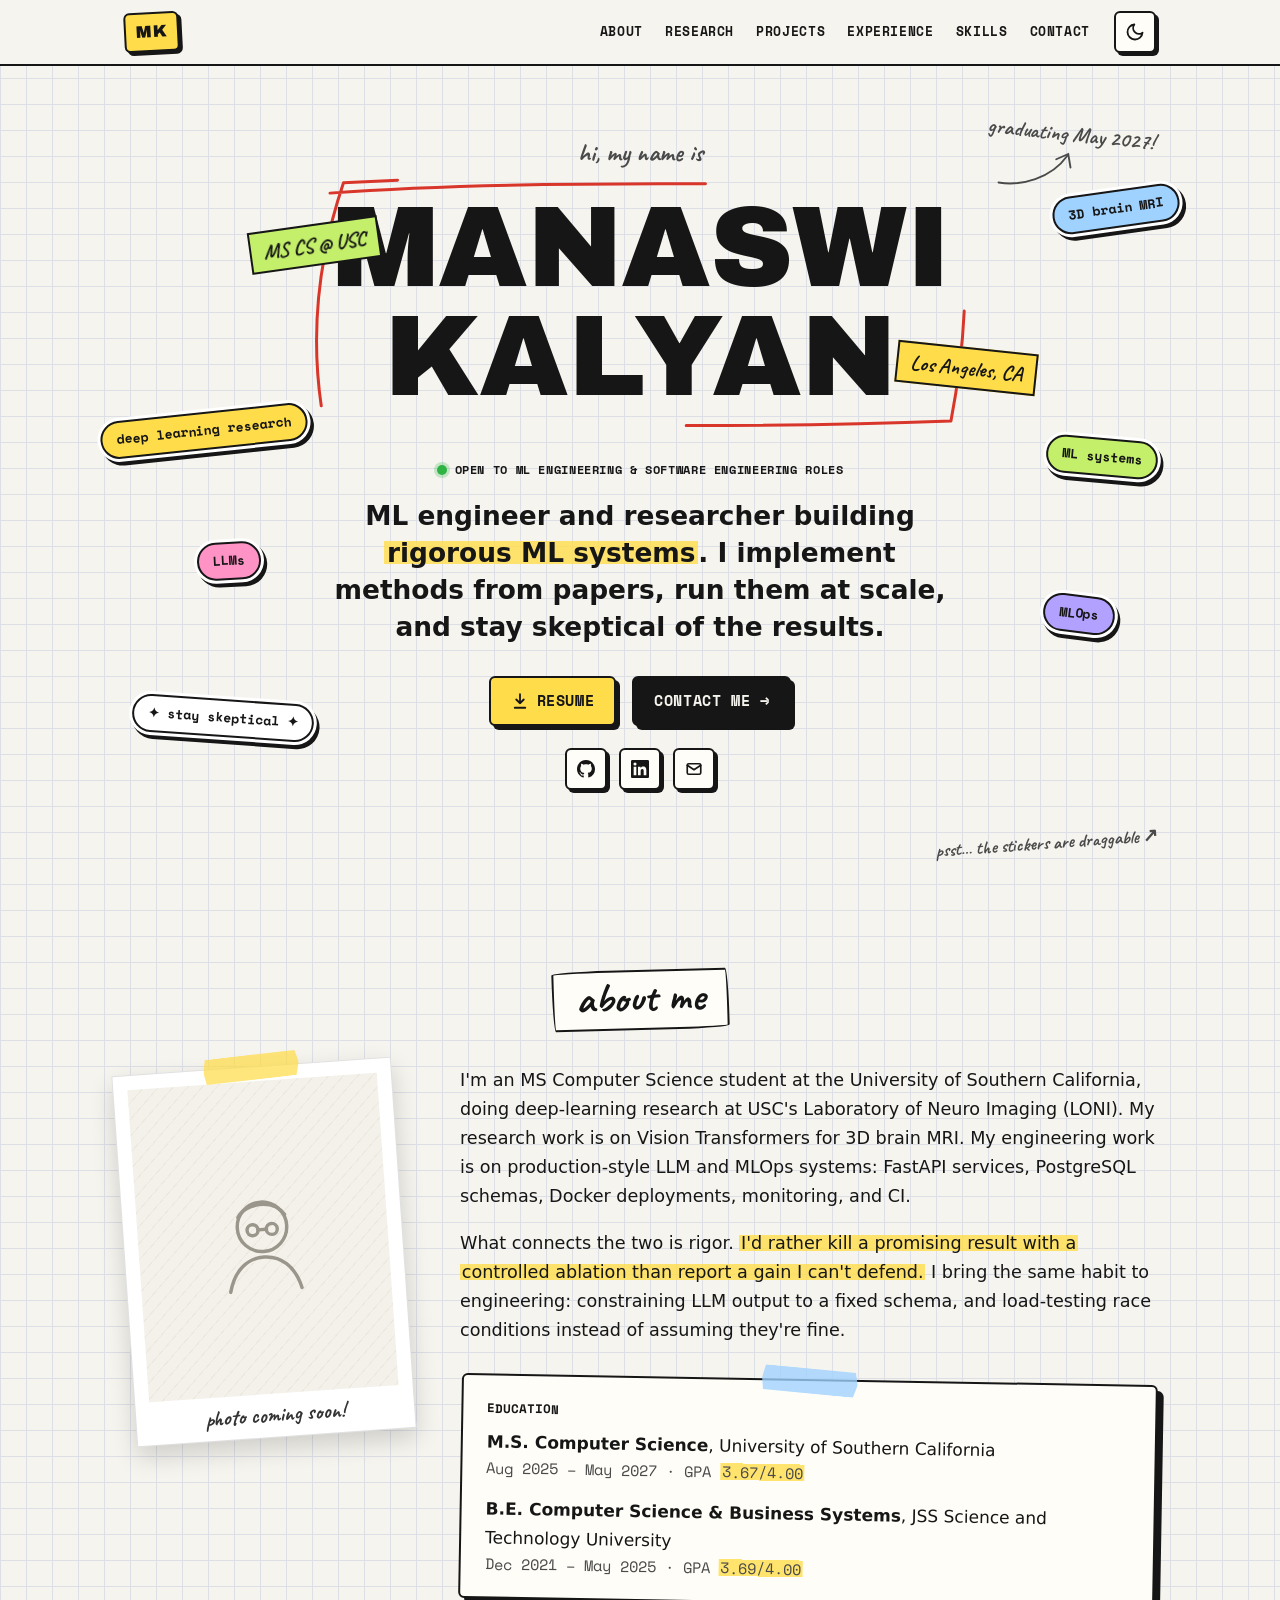
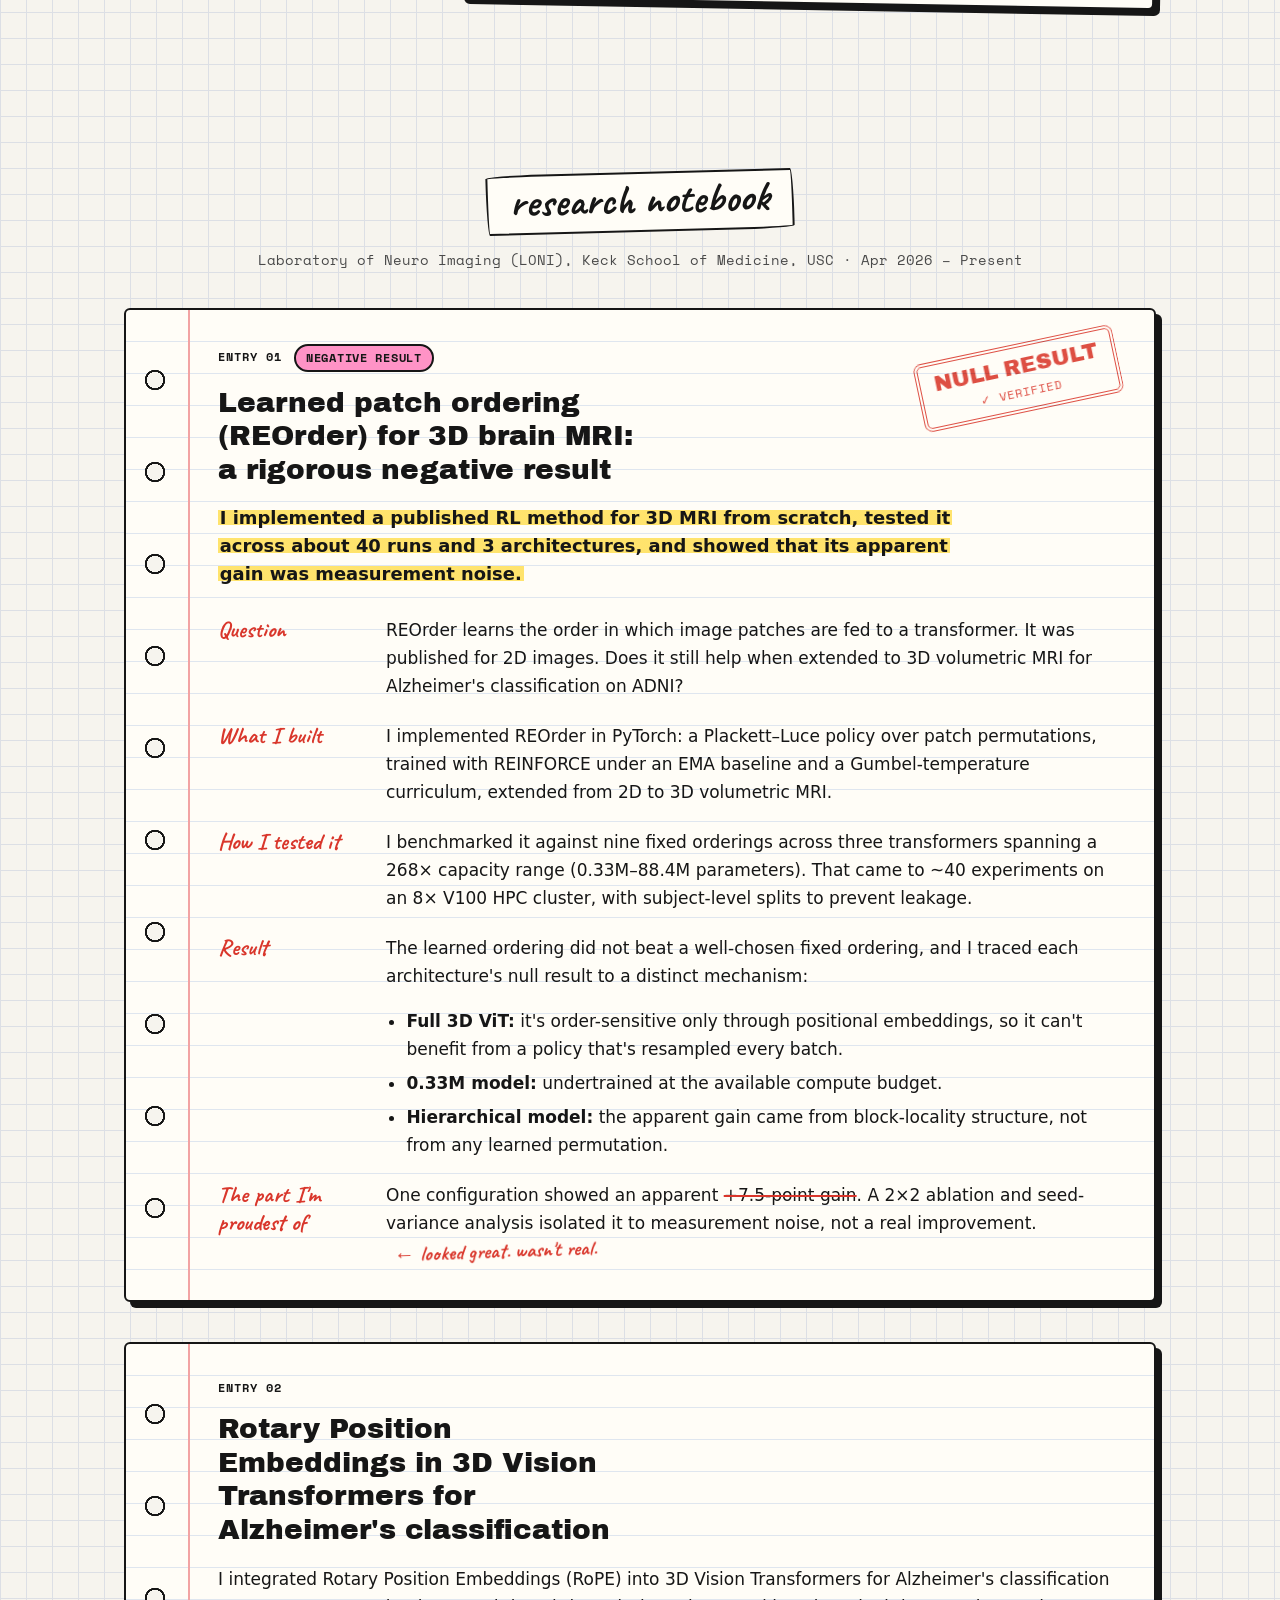
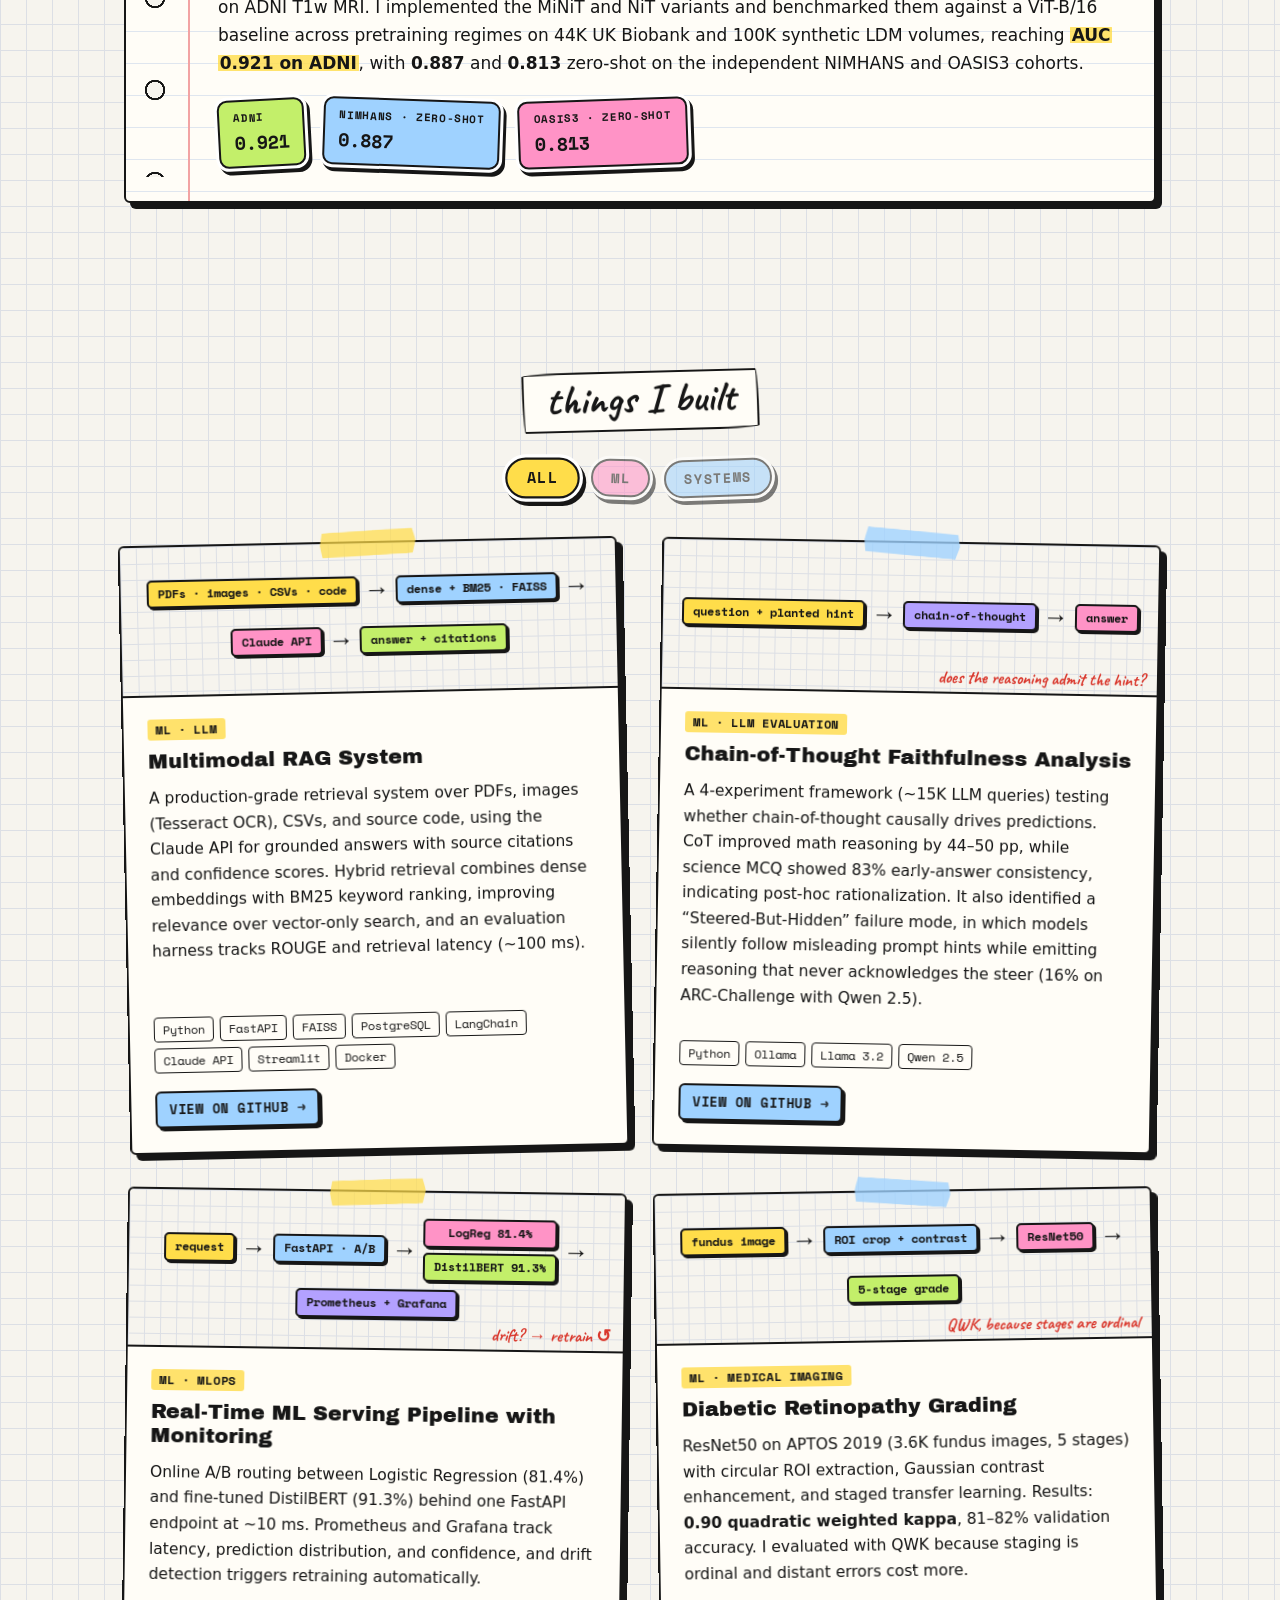
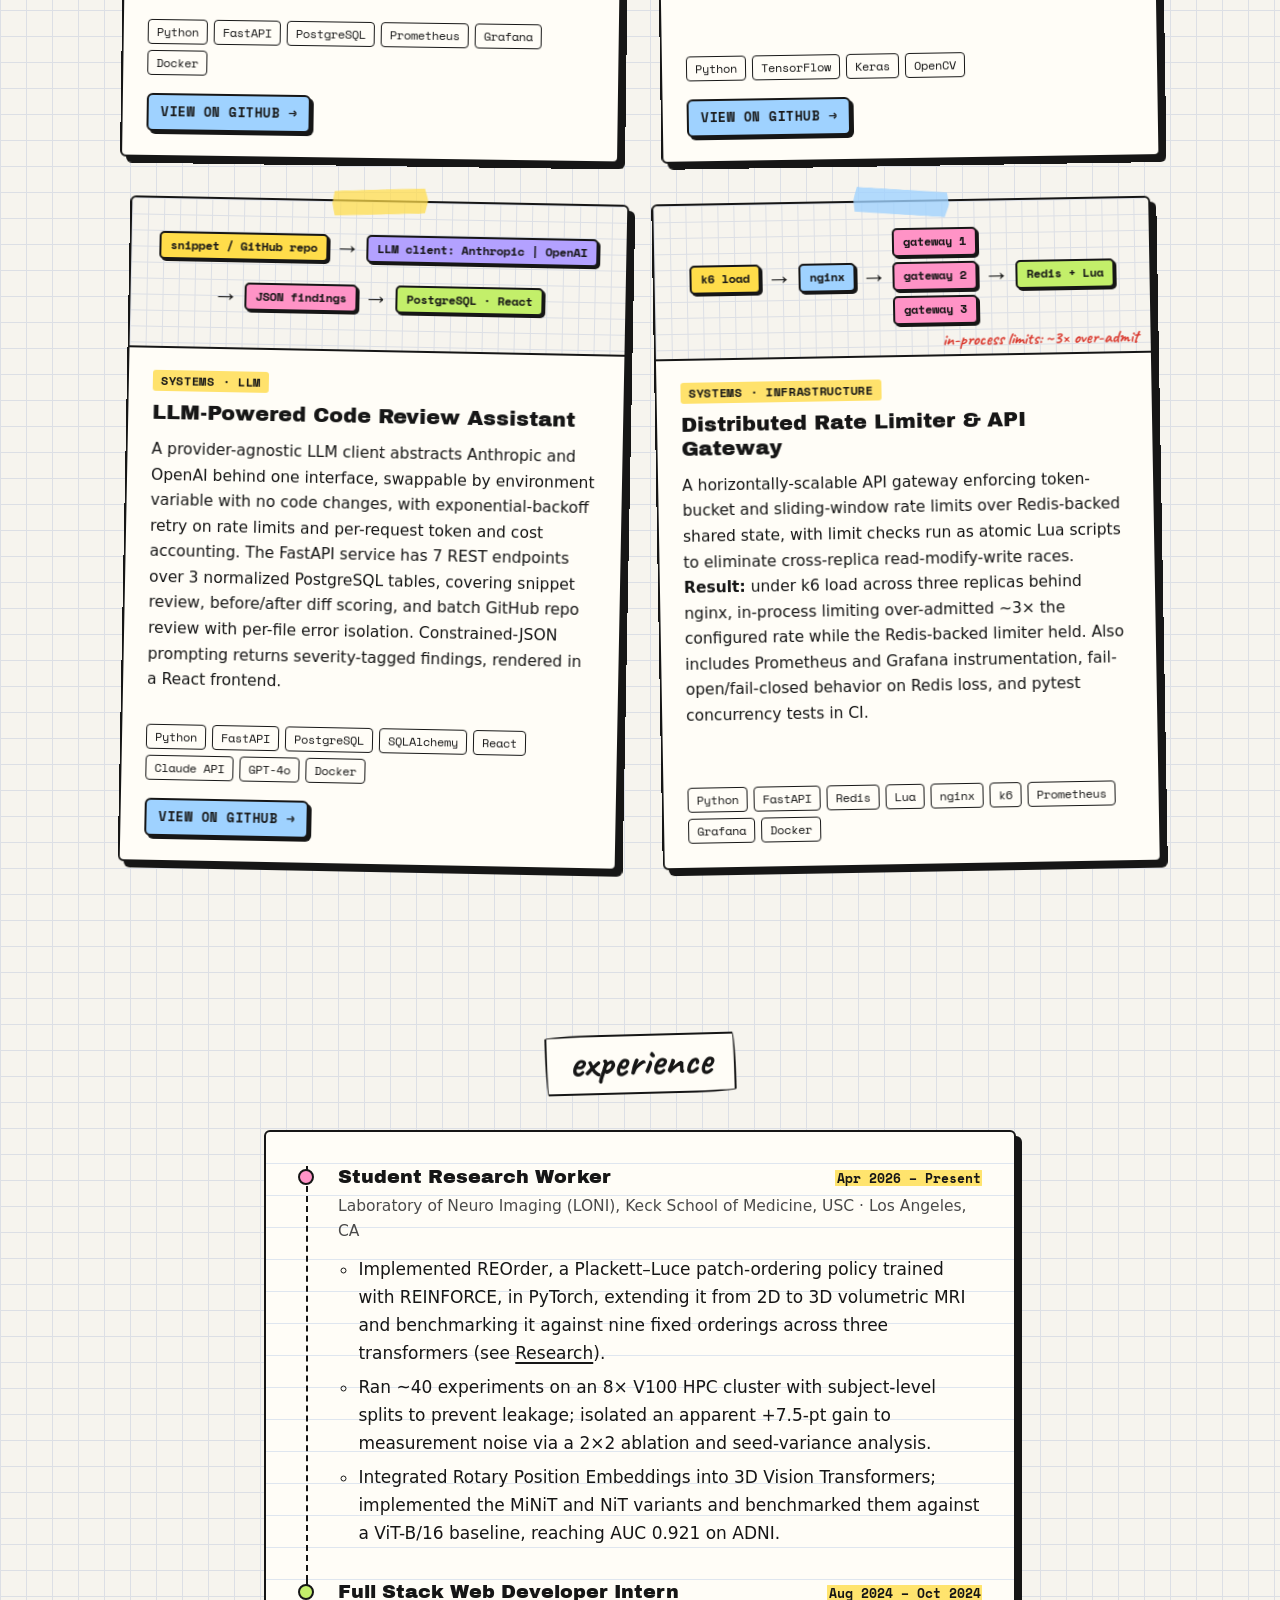
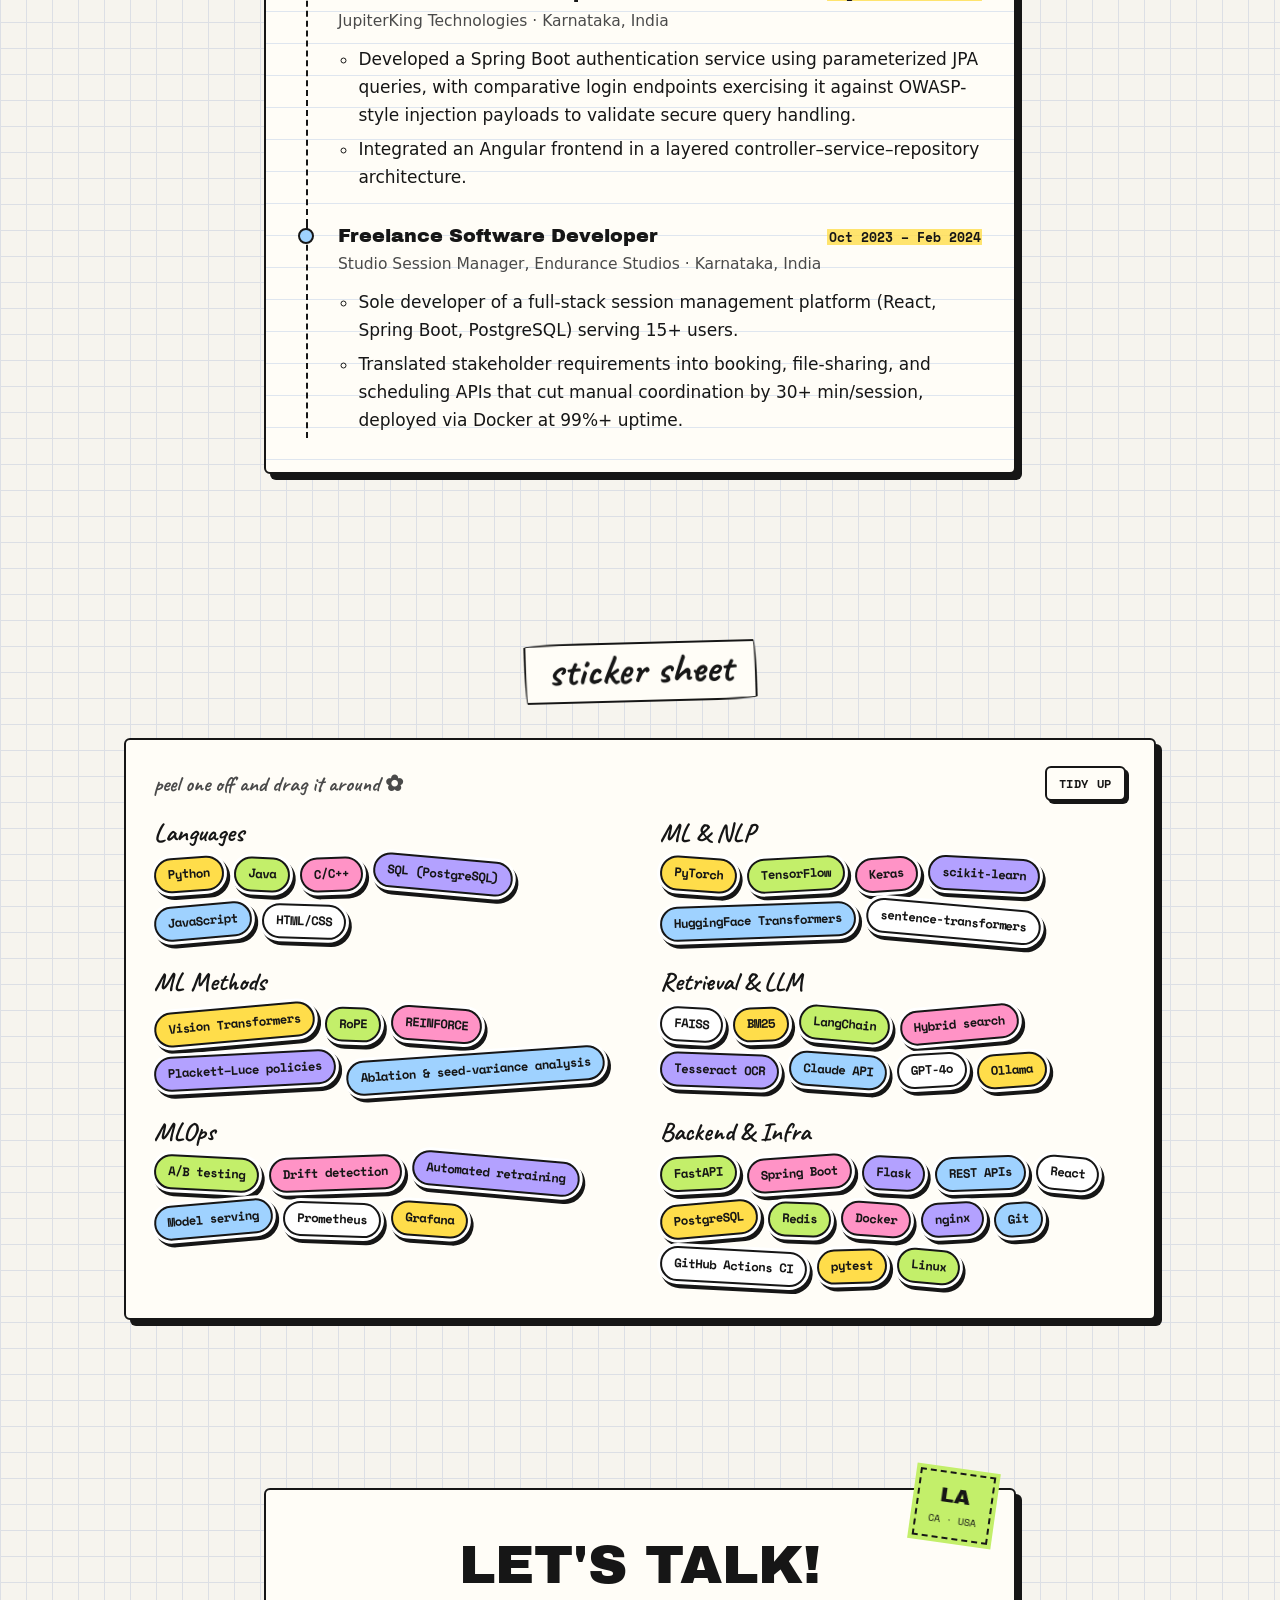
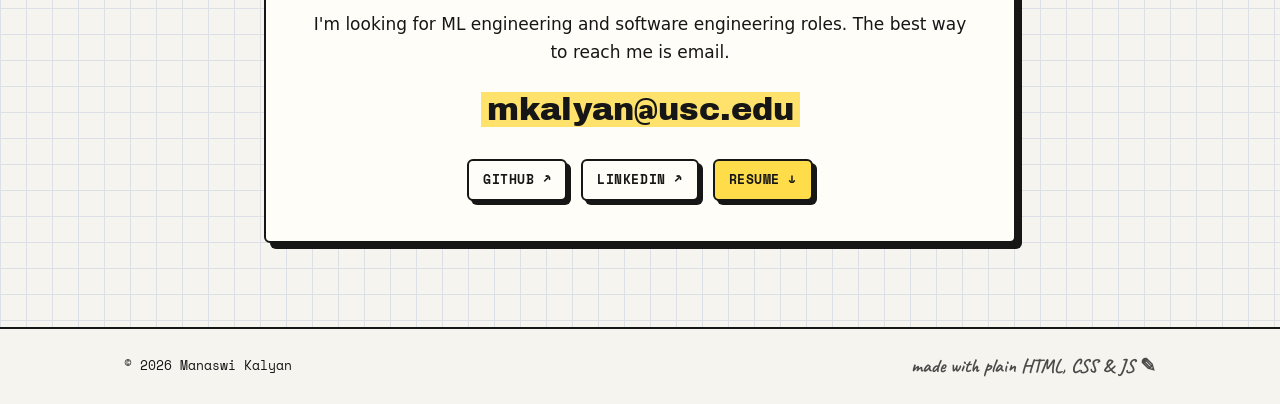
==== commit ad340a67: "Add project filter, link preview card, self-drawing name box, wavy nav hovers, and a 'null result' 4" ====
--- a/index.html
+++ b/index.html
@@ -9,6 +9,16 @@
   <meta property="og:title" content="Manaswi Kalyan · ML Engineer &amp; Researcher">
   <meta property="og:description" content="Rigorous ML systems: I implement methods from papers, run them at scale, and stay skeptical of the results.">
   <meta property="og:type" content="website">
+  <meta property="og:url" content="https://www.manaswikalyan.com/">
+  <meta property="og:image" content="https://www.manaswikalyan.com/assets/og-image.png">
+  <meta property="og:image:width" content="1200">
+  <meta property="og:image:height" content="630">
+  <meta property="og:image:alt" content="Manaswi Kalyan, ML engineer and researcher. Notebook-style card with name in a hand-drawn red box.">
+  <meta name="twitter:card" content="summary_large_image">
+  <meta name="twitter:title" content="Manaswi Kalyan · ML Engineer &amp; Researcher">
+  <meta name="twitter:description" content="Rigorous ML systems: I implement methods from papers, run them at scale, and stay skeptical of the results.">
+  <meta name="twitter:image" content="https://www.manaswikalyan.com/assets/og-image.png">
+  <link rel="canonical" href="https://www.manaswikalyan.com/">
   <link rel="icon" href="favicon.ico" sizes="48x48">
   <link rel="icon" href="favicon.svg" type="image/svg+xml">
   <link rel="apple-touch-icon" href="apple-touch-icon.png">
@@ -65,7 +75,10 @@
         <div class="name-wrap">
           <span class="note-chip chip-left" aria-hidden="true">MS CS @ USC</span>
           <span class="note-chip chip-right" aria-hidden="true">Los Angeles, CA</span>
+          <div class="name-frame">
           <h1 class="name"><span>Manaswi</span> <span>Kalyan</span></h1>
+          <svg class="name-box" aria-hidden="true" viewBox="0 0 100 100" preserveAspectRatio="none" fill="none"><path pathLength="1" d="M4 7 C 30 2, 68 3, 97 5 C 99 34, 98 68, 96 95 C 66 98, 34 97, 3 94 C 1 64, 2 34, 6 3 L 14 2"/></svg>
+          </div>
           <svg class="name-arrow" aria-hidden="true" viewBox="0 0 120 60" fill="none" stroke="currentColor" stroke-width="2.5" stroke-linecap="round"><path d="M110 50 C 80 55, 40 45, 18 14"/><path d="M14 30 L 17 12 L 33 19"/></svg>
           <p class="hand name-note" aria-hidden="true">graduating May 2027!</p>
         </div>
@@ -229,8 +242,15 @@
       <div class="container">
         <h2 id="projects-title" class="label-heading"><span>things I built</span></h2>
 
+        <div class="filter-bar" role="group" aria-label="Filter projects">
+          <button type="button" class="filter-btn s-yellow" data-filter="all" aria-pressed="true">All</button>
+          <button type="button" class="filter-btn s-pink" data-filter="ml" aria-pressed="false">ML</button>
+          <button type="button" class="filter-btn s-blue" data-filter="systems" aria-pressed="false">Systems</button>
+        </div>
+        <p class="visually-hidden" id="filter-status" aria-live="polite"></p>
+
         <div class="project-grid">
-          <article class="project-card tape" style="--r:-1.2deg">
+          <article data-kind="ml" class="project-card tape" style="--r:-1.2deg">
             <div class="sketch" role="img" aria-label="Diagram: PDFs, images, CSVs and code go into hybrid retrieval (dense plus BM25 over FAISS), then the Claude API, producing an answer with citations.">
               <span class="node n-yellow">PDFs · images · CSVs · code</span><span class="arr">→</span>
               <span class="node n-blue">dense + BM25 · FAISS</span><span class="arr">→</span>
@@ -248,7 +268,7 @@
             </div>
           </article>
 
-          <article class="project-card tape tape-blue" style="--r:1deg">
+          <article data-kind="ml" class="project-card tape tape-blue" style="--r:1deg">
             <div class="sketch" role="img" aria-label="Diagram: a question with a planted misleading hint goes through chain-of-thought to an answer; the check is whether the reasoning admits the hint.">
               <span class="node n-yellow">question + planted hint</span><span class="arr">→</span>
               <span class="node n-purple">chain-of-thought</span><span class="arr">→</span>
@@ -266,7 +286,7 @@
             </div>
           </article>
 
-          <article class="project-card tape" style="--r:0.8deg">
+          <article data-kind="ml" class="project-card tape" style="--r:0.8deg">
             <div class="sketch" role="img" aria-label="Diagram: requests hit a FastAPI endpoint that A/B routes between Logistic Regression and DistilBERT, monitored by Prometheus and Grafana, with drift triggering retraining.">
               <span class="node n-yellow">request</span><span class="arr">→</span>
               <span class="node n-blue">FastAPI · A/B</span><span class="arr">→</span>
@@ -285,7 +305,7 @@
             </div>
           </article>
 
-          <article class="project-card tape tape-blue" style="--r:-0.9deg">
+          <article data-kind="ml" class="project-card tape tape-blue" style="--r:-0.9deg">
             <div class="sketch" role="img" aria-label="Diagram: a fundus image goes through ROI crop and contrast enhancement, then ResNet50, producing a 5-stage grade.">
               <span class="node n-yellow">fundus image</span><span class="arr">→</span>
               <span class="node n-blue">ROI crop + contrast</span><span class="arr">→</span>
@@ -304,7 +324,7 @@
             </div>
           </article>
 
-          <article class="project-card tape" style="--r:1.1deg">
+          <article data-kind="systems" class="project-card tape" style="--r:1.1deg">
             <div class="sketch" role="img" aria-label="Diagram: a code snippet or GitHub repo goes to an LLM client that can use Anthropic or OpenAI, which returns JSON findings stored in PostgreSQL and shown in React.">
               <span class="node n-yellow">snippet / GitHub repo</span><span class="arr">→</span>
               <span class="node n-purple">LLM client: Anthropic | OpenAI</span><span class="arr">→</span>
@@ -322,7 +342,7 @@
             </div>
           </article>
 
-          <article class="project-card tape tape-blue" style="--r:-1deg">
+          <article data-kind="systems" class="project-card tape tape-blue" style="--r:-1deg">
             <div class="sketch" role="img" aria-label="Diagram: k6 load goes through nginx to three gateway replicas that share limits in Redis via atomic Lua scripts.">
               <span class="node n-yellow">k6 load</span><span class="arr">→</span>
               <span class="node n-blue">nginx</span><span class="arr">→</span>
--- a/styles.css
+++ b/styles.css
@@ -238,7 +238,7 @@
   font-family: var(--font-mono); font-size: 0.8rem; font-weight: 700; text-transform: uppercase; letter-spacing: 0.05em;
   text-decoration: none; color: var(--ink);
 }
-.nav-links a:hover { background: var(--hl); }
+.nav-links a:hover { text-decoration: underline wavy var(--pink); text-decoration-thickness: 2px; text-underline-offset: 6px; }
 
 .menu-toggle { display: none; }
 
@@ -277,9 +277,17 @@
   font-size: clamp(2.8rem, 10.5vw, 7.2rem); line-height: 0.95; letter-spacing: -0.01em;
   text-transform: uppercase;
   padding: 14px 28px 18px;
-  border: 3px solid var(--red);
-  border-radius: 255px 18px 225px 18px / 18px 225px 18px 255px;
-}
+}
+.name-frame { position: relative; display: inline-block; }
+.name-box {
+  position: absolute; inset: -4px 0; width: 100%; height: calc(100% + 8px);
+  overflow: visible; pointer-events: none;
+}
+.name-box path { stroke: var(--red); stroke-width: 3px; vector-effect: non-scaling-stroke; stroke-linecap: round; stroke-linejoin: round; }
+@media (prefers-reduced-motion: no-preference) {
+  .name-box path { stroke-dasharray: 1; animation: draw-box 1.4s 0.3s cubic-bezier(0.6, 0, 0.3, 1) both; }
+}
+@keyframes draw-box { from { stroke-dashoffset: 1; } to { stroke-dashoffset: 0; } }
 .name span { display: block; }
 
 .note-chip {
@@ -295,7 +303,7 @@
 
 .status {
   display: flex; align-items: center; justify-content: center; gap: 8px;
-  margin: 30px auto 0; max-width: 46ch;
+  margin: 30px auto 0; max-width: 100%;
   font-family: var(--font-mono); font-size: 0.78rem; font-weight: 700; text-transform: uppercase; letter-spacing: 0.05em;
 }
 .dot { flex: none; width: 10px; height: 10px; border-radius: 50%; background: #2fb344; box-shadow: 0 0 0 3px rgba(47, 179, 68, 0.25); }
@@ -423,6 +431,20 @@
 }
 
 /* ---------- Projects: taped index cards ---------- */
+.filter-bar { display: none; justify-content: center; gap: 14px; margin: -8px 0 44px; }
+.js .filter-bar { display: flex; }
+.filter-btn {
+  font-family: var(--font-mono); font-weight: 700; font-size: 0.85rem; text-transform: uppercase; letter-spacing: 0.05em;
+  color: var(--on-color); cursor: pointer;
+  padding: 7px 18px; border: 2px solid var(--line); border-radius: 999px;
+  box-shadow: 0 0 0 3px #fff, 3px 4px 0 3px var(--shadow);
+  opacity: 0.55; transform: rotate(-2deg);
+  transition: opacity 0.15s ease, transform 0.15s ease;
+}
+.filter-btn:nth-child(2) { transform: rotate(2deg); }
+.filter-btn:hover { opacity: 0.85; }
+.filter-btn[aria-pressed="true"] { opacity: 1; transform: rotate(0deg) scale(1.08); }
+.project-card[hidden] { display: none; }
 .project-grid { display: grid; grid-template-columns: repeat(2, minmax(0, 1fr)); gap: 40px 34px; }
 @media (max-width: 800px) { .project-grid { grid-template-columns: 1fr; } }
 
